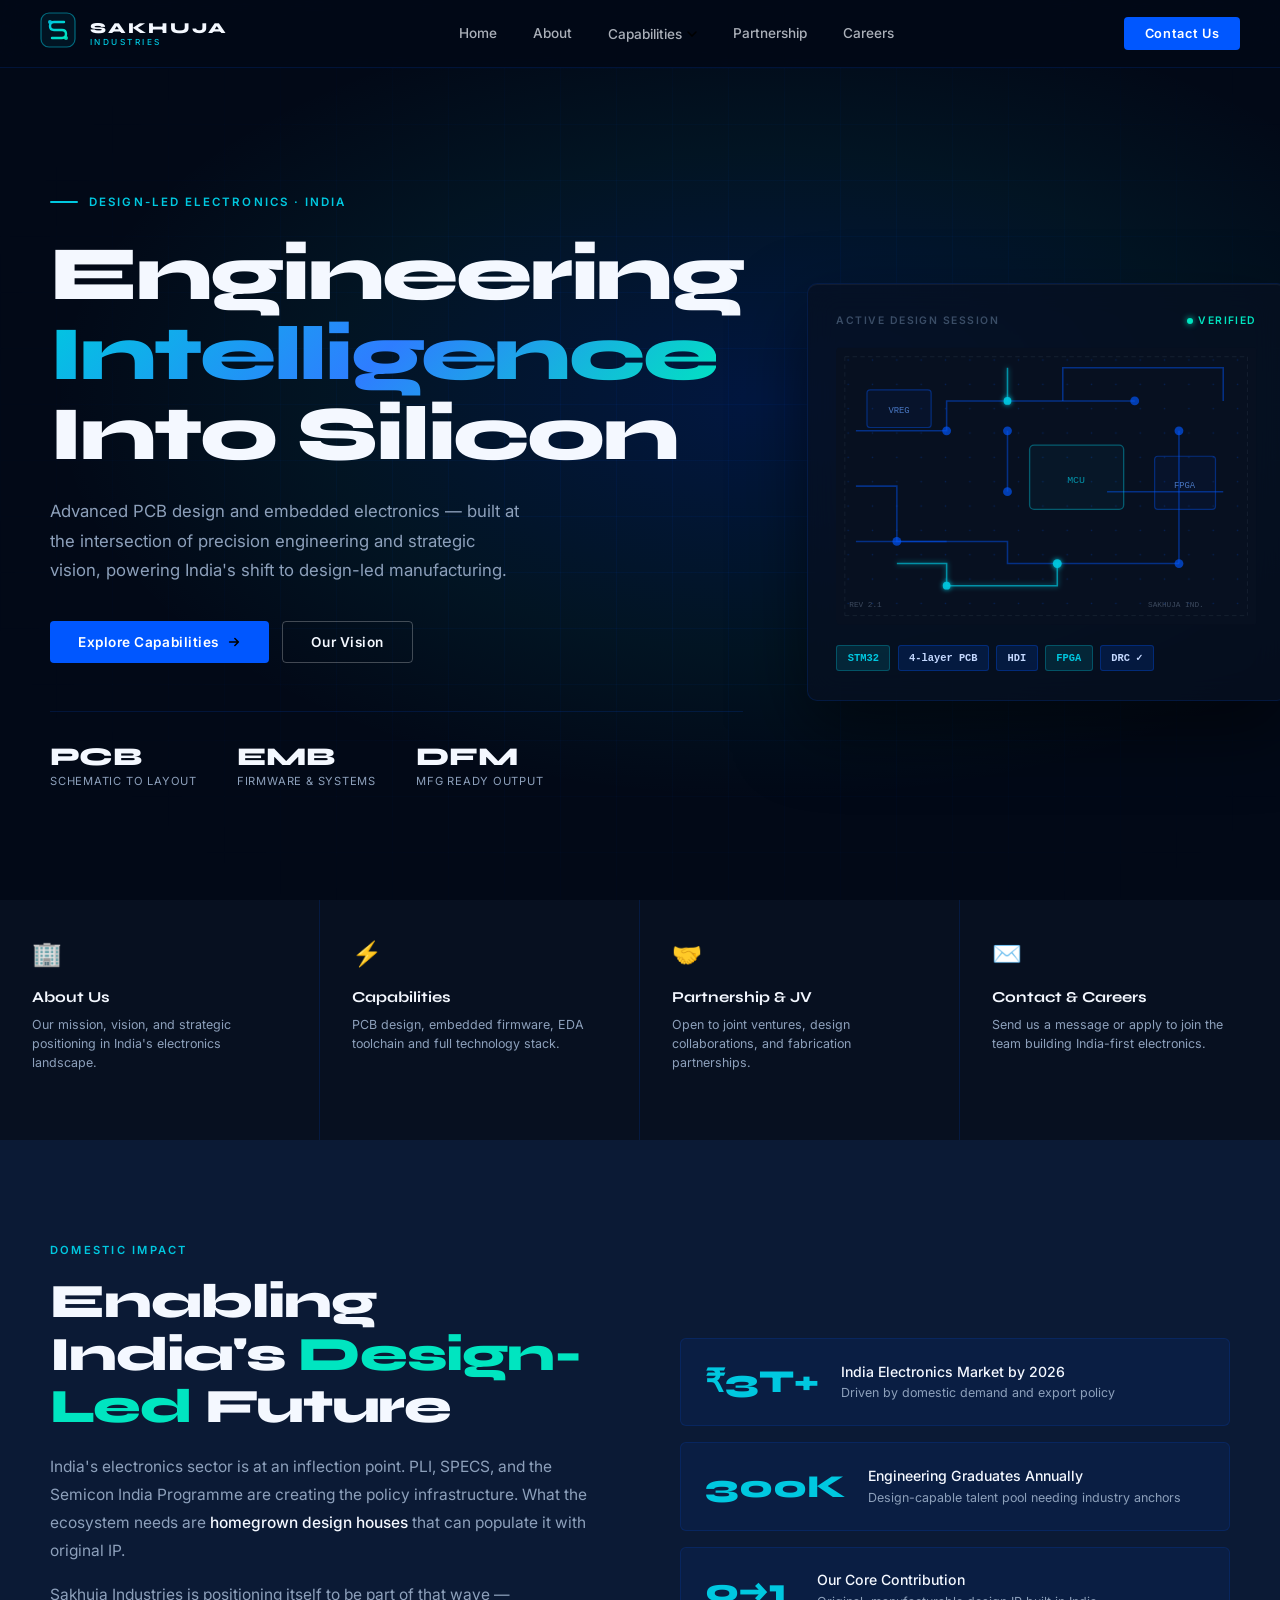
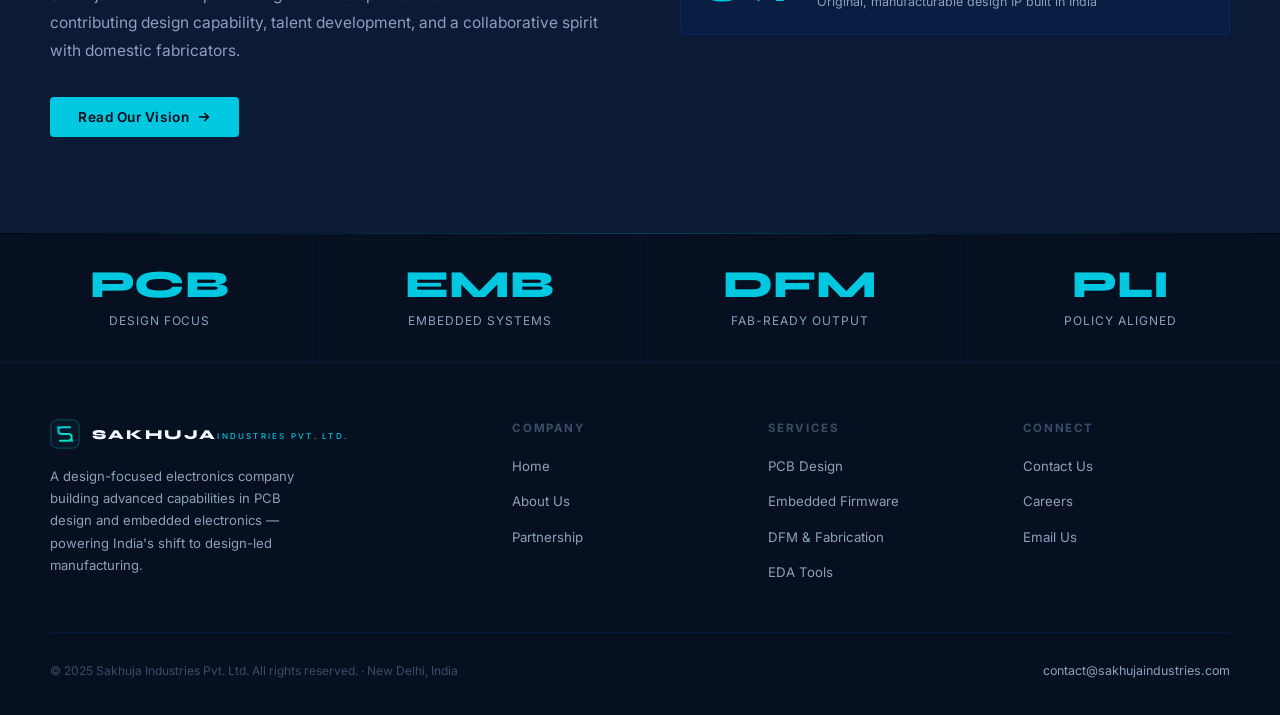
==== index.html @ 552c913e "Add files via upload" ====
<!DOCTYPE html>
<html lang="en">
<head>
<meta charset="UTF-8"/>
<meta name="viewport" content="width=device-width,initial-scale=1.0"/>
<title>Sakhuja Industries Pvt. Ltd.</title>
<link rel="preconnect" href="https://fonts.googleapis.com"/>
<link rel="preconnect" href="https://fonts.gstatic.com" crossorigin/>
<link href="https://fonts.googleapis.com/css2?family=Inter:wght@300;400;500;600;700&family=Syne:wght@700;800&display=swap" rel="stylesheet"/>
<style>
/* ═══════════════════════════════════════
   TOKENS
═══════════════════════════════════════ */
:root{
  --navy:    #020917;
  --navy-1:  #071020;
  --navy-2:  #0b1a35;
  --navy-3:  #122040;
  --blue:    #0057ff;
  --blue-lt: #2e7dff;
  --blue-xs: #c5d9ff;
  --cyan:    #00c8e0;
  --teal:    #00e5c0;
  --white:   #f4f8ff;
  --grey-1:  #8da0bb;
  --grey-2:  #3a4d66;
  --grey-3:  #1a2a40;
  --border:  rgba(0,87,255,.15);
  --border-b:rgba(0,200,224,.3);
  --glass:   rgba(7,16,32,.72);
  --ff-head: 'Syne',sans-serif;
  --ff-body: 'Inter',sans-serif;
  --nav-h:   68px;
  --ease:    cubic-bezier(.4,0,.2,1);
}

/* ═══════════════════════════════════════
   RESET
═══════════════════════════════════════ */
*,*::before,*::after{box-sizing:border-box;margin:0;padding:0}
html{scroll-behavior:smooth;font-size:16px}
body{font-family:var(--ff-body);background:var(--navy);color:var(--white);line-height:1.6;overflow-x:hidden;-webkit-font-smoothing:antialiased}
a{color:inherit;text-decoration:none}
button{font-family:var(--ff-body);cursor:pointer}
img{display:block;max-width:100%}
::-webkit-scrollbar{width:4px}
::-webkit-scrollbar-track{background:var(--navy-1)}
::-webkit-scrollbar-thumb{background:var(--blue);border-radius:4px}

/* Noise */
body::before{content:'';position:fixed;inset:0;z-index:0;pointer-events:none;
  background:url("data:image/svg+xml,%3Csvg viewBox='0 0 200 200' xmlns='http://www.w3.org/2000/svg'%3E%3Cfilter id='n'%3E%3CfeTurbulence type='fractalNoise' baseFrequency='.85' numOctaves='4' stitchTiles='stitch'/%3E%3C/filter%3E%3Crect width='100%25' height='100%25' filter='url(%23n)' opacity='.03'/%3E%3C/svg%3E") repeat;opacity:.7}

/* ═══════════════════════════════════════
   UTILITY
═══════════════════════════════════════ */
.container{max-width:1260px;margin:0 auto;padding:0 2.5rem}
.container--narrow{max-width:860px;margin:0 auto;padding:0 2.5rem}
.divider{height:1px;background:linear-gradient(90deg,transparent,var(--border-b),transparent);margin:0}
.eyebrow{display:inline-block;font-size:.7rem;font-weight:600;letter-spacing:.2em;text-transform:uppercase;color:var(--cyan);margin-bottom:1rem}
.chip{display:inline-flex;align-items:center;font-size:.68rem;font-weight:600;letter-spacing:.12em;text-transform:uppercase;padding:.28rem .75rem;border-radius:3px;background:rgba(0,200,224,.1);color:var(--cyan);border:1px solid rgba(0,200,224,.25)}
.section-pad{padding:7rem 0}
.section-pad--sm{padding:5rem 0}

/* ═══════════════════════════════════════
   BUTTONS
═══════════════════════════════════════ */
.btn{display:inline-flex;align-items:center;gap:.5rem;font-size:.85rem;font-weight:600;letter-spacing:.04em;padding:.75rem 1.75rem;border-radius:4px;border:none;transition:all .22s var(--ease);cursor:pointer}
.btn--primary{background:var(--blue);color:#fff}
.btn--primary:hover{background:var(--blue-lt);transform:translateY(-1px);box-shadow:0 8px 28px rgba(0,87,255,.35)}
.btn--outline{background:transparent;color:var(--white);border:1.5px solid rgba(255,255,255,.25)}
.btn--outline:hover{border-color:var(--cyan);color:var(--cyan);transform:translateY(-1px)}
.btn--cyan{background:var(--cyan);color:var(--navy)}
.btn--cyan:hover{background:var(--teal);transform:translateY(-1px);box-shadow:0 8px 28px rgba(0,200,224,.3)}
.btn--ghost{background:rgba(255,255,255,.06);color:var(--white);border:1px solid var(--border)}
.btn--ghost:hover{background:rgba(0,87,255,.15);border-color:var(--border-b)}
.btn svg{width:16px;height:16px;stroke:currentColor;fill:none;stroke-width:2;stroke-linecap:round;stroke-linejoin:round;transition:transform .2s}
.btn:hover svg{transform:translateX(3px)}

/* Arrow icon inline SVG */
.arrow-r{display:inline-block;width:14px;height:14px;background:url("data:image/svg+xml,%3Csvg xmlns='http://www.w3.org/2000/svg' viewBox='0 0 16 16'%3E%3Cpath d='M3 8h10M9 4l4 4-4 4' stroke='currentColor' stroke-width='1.8' fill='none' stroke-linecap='round' stroke-linejoin='round'/%3E%3C/svg%3E") no-repeat center;background-size:contain;transition:transform .2s}
.btn:hover .arrow-r{transform:translateX(3px)}

/* ═══════════════════════════════════════
   NAVIGATION — Siemens-style dual-row
═══════════════════════════════════════ */
#site-nav{position:fixed;top:0;left:0;right:0;z-index:200;transition:background .3s}
.nav-top{background:rgba(2,9,23,.92);backdrop-filter:blur(18px);border-bottom:1px solid var(--border);height:var(--nav-h);display:flex;align-items:center;justify-content:space-between;padding:0 2.5rem}
.nav-logo{display:flex;align-items:center;gap:.85rem;cursor:pointer;flex-shrink:0}
.nav-logo-mark svg{width:36px;height:36px}
.nav-logo-text{line-height:1}
.nav-logo-text .n-main{display:block;font-family:var(--ff-head);font-size:.95rem;font-weight:800;letter-spacing:.15em;text-transform:uppercase;color:var(--white)}
.nav-logo-text .n-sub{display:block;font-size:.52rem;font-weight:500;letter-spacing:.3em;text-transform:uppercase;color:var(--cyan);margin-top:.15rem}
.nav-primary{display:flex;align-items:center;gap:.25rem;list-style:none}
.nav-primary li a,.nav-primary li button{font-size:.85rem;font-weight:500;color:rgba(244,248,255,.7);background:none;border:none;padding:.55rem 1rem;border-radius:3px;cursor:pointer;transition:color .2s,background .2s;white-space:nowrap;display:flex;align-items:center;gap:.3rem}
.nav-primary li a:hover,.nav-primary li button:hover,.nav-primary li a.active,.nav-primary li button.active{color:var(--white);background:rgba(255,255,255,.07)}
.nav-primary li a.active{border-bottom:2px solid var(--cyan);border-radius:3px 3px 0 0}
.nav-caret{width:10px;height:10px;border:none;background:url("data:image/svg+xml,%3Csvg xmlns='http://www.w3.org/2000/svg' viewBox='0 0 10 6'%3E%3Cpath d='M1 1l4 4 4-4' stroke='currentColor' stroke-width='1.5' fill='none' stroke-linecap='round'/%3E%3C/svg%3E") no-repeat center;background-size:contain;display:inline-block;transition:transform .2s}
.nav-primary li button[aria-expanded=true] .nav-caret{transform:rotate(180deg)}
.nav-contact-btn{font-size:.8rem;font-weight:600;letter-spacing:.05em;background:var(--blue);color:#fff;padding:.55rem 1.3rem;border-radius:4px;border:none;cursor:pointer;transition:background .2s,transform .2s;white-space:nowrap;flex-shrink:0}
.nav-contact-btn:hover{background:var(--blue-lt);transform:translateY(-1px)}
.nav-right{display:flex;align-items:center;gap:1rem}
.nav-hamburger{display:none;flex-direction:column;gap:5px;background:none;border:none;cursor:pointer;padding:.3rem}
.nav-hamburger span{width:22px;height:2px;background:var(--white);border-radius:2px;transition:.3s;display:block}

/* Mega-dropdown */
.mega-menu{position:absolute;top:var(--nav-h);left:0;right:0;background:rgba(7,16,32,.98);backdrop-filter:blur(20px);border-bottom:1px solid var(--border-b);padding:2.5rem 2.5rem;display:none;grid-template-columns:repeat(4,1fr);gap:1.5rem;z-index:190}
.mega-menu.open{display:grid;animation:fadeDown .2s var(--ease)}
@keyframes fadeDown{from{opacity:0;transform:translateY(-8px)}to{opacity:1;transform:translateY(0)}}
.mega-item{padding:1.2rem;border-radius:6px;cursor:pointer;transition:background .2s;border:1px solid transparent}
.mega-item:hover{background:rgba(0,87,255,.1);border-color:var(--border)}
.mega-item-icon{font-size:1.4rem;margin-bottom:.6rem}
.mega-item-title{font-size:.88rem;font-weight:600;color:var(--white);margin-bottom:.3rem}
.mega-item-desc{font-size:.76rem;color:var(--grey-1);line-height:1.5}

/* Mobile nav drawer */
.mobile-nav{display:none;position:fixed;top:var(--nav-h);left:0;right:0;bottom:0;background:rgba(2,9,23,.98);z-index:199;overflow-y:auto;padding:1.5rem 2rem 3rem;flex-direction:column;gap:.5rem}
.mobile-nav.open{display:flex}
.mobile-nav a,.mobile-nav button{font-size:1rem;font-weight:500;color:var(--grey-1);background:none;border:none;padding:.9rem 0;border-bottom:1px solid var(--border);cursor:pointer;text-align:left;width:100%;transition:color .2s}
.mobile-nav a:hover,.mobile-nav button:hover,.mobile-nav a.active{color:var(--white)}
.mobile-nav .m-contact{margin-top:1.5rem;background:var(--blue);color:#fff;padding:.9rem;border-radius:4px;text-align:center;font-weight:600;border:none;font-size:.95rem;width:100%}

/* ═══════════════════════════════════════
   PAGE SYSTEM
═══════════════════════════════════════ */
.page{display:none;min-height:100vh;padding-top:var(--nav-h);position:relative;z-index:1}
.page.active{display:block;animation:pgIn .35s var(--ease)}
@keyframes pgIn{from{opacity:0;transform:translateY(12px)}to{opacity:1;transform:translateY(0)}}

/* ─── Fade-up ─── */
.fu{opacity:0;transform:translateY(24px);transition:opacity .6s var(--ease),transform .6s var(--ease)}
.fu.in{opacity:1;transform:none}
.fu[data-d="1"]{transition-delay:.1s}
.fu[data-d="2"]{transition-delay:.2s}
.fu[data-d="3"]{transition-delay:.3s}
.fu[data-d="4"]{transition-delay:.4s}

/* ═══════════════════════════════════════
   SHARED: PAGE HERO BANNER
═══════════════════════════════════════ */
.page-banner{position:relative;padding:5.5rem 0 4rem;overflow:hidden;background:var(--navy-1)}
.page-banner::after{content:'';position:absolute;inset:0;background:linear-gradient(135deg,rgba(0,87,255,.12) 0%,transparent 60%);pointer-events:none}
.page-banner .grid-overlay{position:absolute;inset:0;background-image:linear-gradient(rgba(0,87,255,.05) 1px,transparent 1px),linear-gradient(90deg,rgba(0,87,255,.05) 1px,transparent 1px);background-size:50px 50px;pointer-events:none}
.page-banner-inner{position:relative;z-index:1}
.page-banner h1{font-family:var(--ff-head);font-size:clamp(2.4rem,5vw,4rem);font-weight:800;line-height:1.08;letter-spacing:-.025em;margin-bottom:1.2rem}
.page-banner h1 em{font-style:normal;color:var(--cyan)}
.page-banner p{font-size:1.05rem;color:var(--grey-1);max-width:560px;line-height:1.75}
.breadcrumb{display:flex;align-items:center;gap:.5rem;margin-bottom:1.5rem;font-size:.75rem;color:var(--grey-2)}
.breadcrumb span{cursor:pointer;transition:color .2s}
.breadcrumb span:hover{color:var(--cyan)}
.breadcrumb .sep{color:var(--grey-2)}

/* ═══════════════════════════════════════
   SHARED: SECTION HEADER
═══════════════════════════════════════ */
.s-header{margin-bottom:3.5rem}
.s-header h2{font-family:var(--ff-head);font-size:clamp(1.8rem,3.5vw,2.6rem);font-weight:800;line-height:1.1;letter-spacing:-.02em;margin-top:.6rem}
.s-header p{margin-top:.8rem;font-size:.97rem;color:var(--grey-1);max-width:560px;line-height:1.75}

/* ═══════════════════════════════════════
   SHARED: CARDS
═══════════════════════════════════════ */
.card{background:var(--glass);border:1px solid var(--border);border-radius:8px;padding:2rem;backdrop-filter:blur(10px);transition:border-color .25s,transform .25s,box-shadow .25s}
.card:hover{border-color:var(--border-b);transform:translateY(-3px);box-shadow:0 12px 40px rgba(0,0,0,.35)}
.card-icon{font-size:1.6rem;margin-bottom:1rem}
.card h3{font-family:var(--ff-head);font-size:1rem;font-weight:700;margin-bottom:.5rem;color:var(--white)}
.card p{font-size:.83rem;color:var(--grey-1);line-height:1.65}
.card-line{height:2px;background:linear-gradient(90deg,var(--blue),var(--cyan));border-radius:2px;margin-bottom:1.4rem;width:32px}

/* ═══════════════════════════════════════
   SHARED: STAT BLOCK
═══════════════════════════════════════ */
.stat-grid{display:grid;grid-template-columns:repeat(4,1fr);gap:1px;background:var(--border)}
.stat-box{background:var(--navy-1);padding:2rem 1.5rem;text-align:center}
.stat-box .s-val{font-family:var(--ff-head);font-size:2.4rem;font-weight:800;color:var(--cyan);line-height:1;display:block}
.stat-box .s-lab{font-size:.75rem;color:var(--grey-1);letter-spacing:.08em;text-transform:uppercase;margin-top:.4rem;display:block}

/* ═══════════════════════════════════════
   FORMS
═══════════════════════════════════════ */
.form-wrap{background:var(--glass);border:1px solid var(--border);border-radius:8px;padding:2.5rem;backdrop-filter:blur(12px)}
.form-wrap h3{font-family:var(--ff-head);font-size:1.15rem;font-weight:700;margin-bottom:.3rem}
.form-wrap .form-sub{font-size:.85rem;color:var(--grey-1);margin-bottom:1.8rem}
.form-row{display:grid;grid-template-columns:1fr 1fr;gap:1rem;margin-bottom:1rem}
.form-row.full{grid-template-columns:1fr}
.fgrp{display:flex;flex-direction:column;gap:.4rem;margin-bottom:1rem}
.fgrp label{font-size:.72rem;font-weight:600;letter-spacing:.1em;text-transform:uppercase;color:var(--grey-1)}
.fgrp input,.fgrp textarea,.fgrp select{background:rgba(11,26,53,.8);border:1px solid var(--border);border-radius:5px;padding:.7rem 1rem;color:var(--white);font-family:var(--ff-body);font-size:.9rem;outline:none;transition:border-color .2s,box-shadow .2s;width:100%;-webkit-appearance:none}
.fgrp input::placeholder,.fgrp textarea::placeholder{color:var(--grey-2)}
.fgrp input:focus,.fgrp textarea:focus,.fgrp select:focus{border-color:var(--cyan);box-shadow:0 0 0 3px rgba(0,200,224,.1)}
.fgrp textarea{resize:vertical;min-height:120px}
.fgrp select{background-image:url("data:image/svg+xml,%3Csvg xmlns='http://www.w3.org/2000/svg' width='12' height='8'%3E%3Cpath d='M1 1l5 5 5-5' stroke='%238da0bb' stroke-width='1.5' fill='none' stroke-linecap='round'/%3E%3C/svg%3E");background-repeat:no-repeat;background-position:right .9rem center;padding-right:2.2rem;cursor:pointer}
.fgrp select option{background:var(--navy-2)}
.form-success{display:none;align-items:center;gap:.6rem;padding:.85rem 1.1rem;border-radius:5px;background:rgba(0,229,192,.08);border:1px solid rgba(0,229,192,.25);color:var(--teal);font-size:.85rem;margin-top:.5rem}
.form-success.show{display:flex}
/* File upload */
.file-zone{border:1.5px dashed var(--border-b);border-radius:6px;padding:1.6rem;text-align:center;cursor:pointer;position:relative;transition:background .2s,border-color .2s}
.file-zone:hover,.file-zone.loaded{background:rgba(0,200,224,.04);border-color:var(--teal)}
.file-zone input{position:absolute;inset:0;opacity:0;cursor:pointer;width:100%;height:100%}
.file-zone .fz-icon{font-size:1.5rem;margin-bottom:.4rem}
.file-zone .fz-lbl{font-size:.85rem;color:var(--grey-1)}.file-zone .fz-lbl span{color:var(--cyan)}
.file-zone .fz-fmt{font-size:.7rem;color:var(--grey-2);margin-top:.3rem}
.fz-name{font-size:.8rem;color:var(--teal);margin-top:.5rem;display:none;align-items:center;gap:.35rem}
.fz-name.show{display:flex;justify-content:center}

/* ═══════════════════════════════════════
   FOOTER
═══════════════════════════════════════ */
.site-footer{background:var(--navy-1);border-top:1px solid var(--border);padding:3.5rem 0 2rem}
.footer-grid{display:grid;grid-template-columns:2fr 1fr 1fr 1fr;gap:3rem;margin-bottom:3rem}
.footer-brand .fb-logo{display:flex;align-items:center;gap:.75rem;margin-bottom:1rem}
.footer-brand .fb-logo svg{width:30px;height:30px}
.footer-brand .fb-logo .n-main{font-family:var(--ff-head);font-size:.85rem;font-weight:800;letter-spacing:.15em;text-transform:uppercase}
.footer-brand .fb-logo .n-sub{font-size:.5rem;font-weight:500;letter-spacing:.28em;text-transform:uppercase;color:var(--cyan)}
.footer-brand p{font-size:.82rem;color:var(--grey-1);line-height:1.7;max-width:260px}
.footer-col h4{font-size:.72rem;font-weight:700;letter-spacing:.14em;text-transform:uppercase;color:var(--grey-2);margin-bottom:1rem}
.footer-col ul{list-style:none;display:flex;flex-direction:column;gap:.6rem}
.footer-col ul li button,.footer-col ul li a{font-size:.83rem;color:var(--grey-1);background:none;border:none;cursor:pointer;padding:0;text-align:left;transition:color .2s}
.footer-col ul li button:hover,.footer-col ul li a:hover{color:var(--cyan)}
.footer-bottom{display:flex;align-items:center;justify-content:space-between;padding-top:1.5rem;border-top:1px solid var(--border);flex-wrap:wrap;gap:1rem}
.footer-bottom p{font-size:.75rem;color:var(--grey-2)}
.footer-bottom .fb-email a{font-size:.78rem;color:var(--grey-1);transition:color .2s}
.footer-bottom .fb-email a:hover{color:var(--cyan)}

/* ═══════════════════════════════════════
   PAGE: HOME
═══════════════════════════════════════ */
/* Hero */
.home-hero{min-height:calc(100vh - var(--nav-h));display:flex;align-items:center;position:relative;overflow:hidden;background:var(--navy)}
.home-hero::before{content:'';position:absolute;inset:0;background:radial-gradient(ellipse 70% 60% at 60% 40%,rgba(0,87,255,.18) 0%,rgba(0,200,224,.06) 50%,transparent 80%);pointer-events:none}
.home-hero .grid-bg{position:absolute;inset:0;background-image:linear-gradient(rgba(0,87,255,.06) 1px,transparent 1px),linear-gradient(90deg,rgba(0,87,255,.06) 1px,transparent 1px);background-size:56px 56px;mask-image:radial-gradient(ellipse 80% 90% at 55% 45%,black 20%,transparent 75%);pointer-events:none}
.hero-inner{position:relative;z-index:1;display:grid;grid-template-columns:1fr 480px;gap:4rem;align-items:center;padding:5rem 0 4rem}
.hero-pre{display:flex;align-items:center;gap:.7rem;margin-bottom:1.5rem}
.hero-pre-line{width:28px;height:2px;background:var(--cyan);border-radius:2px}
.hero-pre-text{font-size:.72rem;font-weight:600;letter-spacing:.18em;text-transform:uppercase;color:var(--cyan)}
.hero-h1{font-family:var(--ff-head);font-size:clamp(3rem,6vw,5.4rem);font-weight:800;line-height:1.04;letter-spacing:-.03em;margin-bottom:1.4rem}
.hero-h1 .accent{background:linear-gradient(135deg,var(--cyan) 0%,var(--blue-lt) 50%,var(--teal) 100%);-webkit-background-clip:text;-webkit-text-fill-color:transparent;background-clip:text}
.hero-sub{font-size:1.05rem;color:var(--grey-1);line-height:1.75;max-width:480px;margin-bottom:2.2rem}
.hero-actions{display:flex;gap:.85rem;flex-wrap:wrap;margin-bottom:3rem}
.hero-stats{display:flex;gap:2.5rem;padding-top:2rem;border-top:1px solid var(--border)}
.hero-stat .hs-val{font-family:var(--ff-head);font-size:1.6rem;font-weight:800;color:var(--white);line-height:1}
.hero-stat .hs-lab{font-size:.7rem;color:var(--grey-1);letter-spacing:.07em;text-transform:uppercase;margin-top:.25rem}

/* PCB Card */
.pcb-card{background:var(--glass);border:1px solid var(--border);border-radius:10px;padding:1.8rem;backdrop-filter:blur(14px);box-shadow:0 30px 70px rgba(0,0,0,.5),inset 0 1px 0 rgba(255,255,255,.05);animation:levitate 7s ease-in-out infinite}
@keyframes levitate{0%,100%{transform:translateY(0) rotate(-.5deg)}50%{transform:translateY(-14px) rotate(.5deg)}}
.pcb-card-top{font-size:.65rem;font-weight:600;letter-spacing:.14em;text-transform:uppercase;color:var(--grey-2);display:flex;justify-content:space-between;margin-bottom:1rem}
.pcb-card-top .live{color:var(--teal);display:flex;align-items:center;gap:.35rem}
.pcb-card-top .live::before{content:'';width:6px;height:6px;border-radius:50%;background:var(--teal);box-shadow:0 0 6px var(--teal);animation:blink 2s ease-in-out infinite}
@keyframes blink{0%,100%{opacity:1}50%{opacity:.25}}
.pcb-canvas{width:100%;aspect-ratio:1.5;border-radius:6px;overflow:hidden}
.pcb-canvas svg{width:100%;height:100%}
.pcb-chips{display:flex;flex-wrap:wrap;gap:.45rem;margin-top:1.2rem}
.pcb-chip{font-size:.65rem;font-weight:600;font-family:monospace;padding:.22rem .65rem;border-radius:3px;background:rgba(0,87,255,.15);color:var(--blue-xs);border:1px solid rgba(0,87,255,.3)}
.pcb-chip.hi{background:rgba(0,200,224,.12);color:var(--cyan);border-color:rgba(0,200,224,.28)}

/* Home — section strips */
.home-strip{background:var(--navy-1);padding:0}
.strip-grid{display:grid;grid-template-columns:repeat(4,1fr);gap:0}
.strip-item{padding:2.2rem 2rem;border-right:1px solid var(--border);cursor:pointer;transition:background .22s;position:relative;overflow:hidden}
.strip-item:last-child{border-right:none}
.strip-item::after{content:'';position:absolute;bottom:0;left:0;right:0;height:2px;background:var(--blue);transform:scaleX(0);transform-origin:left;transition:transform .3s var(--ease)}
.strip-item:hover{background:rgba(0,87,255,.06)}
.strip-item:hover::after{transform:scaleX(1)}
.strip-icon{font-size:1.5rem;margin-bottom:.7rem}
.strip-title{font-family:var(--ff-head);font-size:.95rem;font-weight:700;color:var(--white);margin-bottom:.35rem}
.strip-desc{font-size:.78rem;color:var(--grey-1);line-height:1.55}
.strip-link{font-size:.75rem;font-weight:600;color:var(--cyan);margin-top:.8rem;display:flex;align-items:center;gap:.3rem;opacity:0;transform:translateX(-6px);transition:opacity .2s,transform .2s}
.strip-item:hover .strip-link{opacity:1;transform:translateX(0)}

/* Home — India section */
.india-section{background:var(--navy-2);padding:6rem 0}
.india-inner{display:grid;grid-template-columns:1fr 1fr;gap:5rem;align-items:center}
.india-nums{display:flex;flex-direction:column;gap:1rem}
.india-num-row{display:flex;align-items:center;gap:1.4rem;padding:1.1rem 1.5rem;background:rgba(0,87,255,.07);border:1px solid var(--border);border-radius:6px;transition:border-color .2s}
.india-num-row:hover{border-color:var(--border-b)}
.india-num-row .nval{font-family:var(--ff-head);font-size:2rem;font-weight:800;color:var(--cyan);min-width:90px}
.india-num-row .nlbl strong{display:block;color:var(--white);font-size:.88rem;font-weight:500}
.india-num-row .nlbl{font-size:.78rem;color:var(--grey-1)}

/* ═══════════════════════════════════════
   PAGE: ABOUT
═══════════════════════════════════════ */
.about-grid{display:grid;grid-template-columns:1fr 1fr;gap:4rem;align-items:start;padding:5rem 0}
.about-body p{font-size:.96rem;color:var(--grey-1);line-height:1.85;margin-bottom:1.1rem}
.about-body p strong{color:var(--white);font-weight:500}
.pillar-list{display:flex;flex-direction:column;gap:.85rem;margin-top:2rem}
.pillar{display:flex;gap:1rem;align-items:flex-start;padding:1.1rem 1.3rem;background:rgba(255,255,255,.02);border:1px solid var(--border);border-radius:6px;transition:border-color .22s,background .22s}
.pillar:hover{border-color:var(--border-b);background:rgba(0,200,224,.03)}
.pillar-ico{width:38px;height:38px;border-radius:7px;background:rgba(0,200,224,.1);border:1px solid rgba(0,200,224,.2);display:flex;align-items:center;justify-content:center;font-size:.95rem;flex-shrink:0}
.pillar-txt h4{font-family:var(--ff-head);font-size:.85rem;font-weight:700;color:var(--white);margin-bottom:.2rem}
.pillar-txt p{font-size:.78rem;color:var(--grey-1);line-height:1.5;margin:0}
.about-right{display:flex;flex-direction:column;gap:1.4rem}
.mission-box{padding:2rem;background:linear-gradient(135deg,rgba(0,87,255,.1),rgba(0,200,224,.07));border:1px solid var(--border-b);border-radius:8px}
.mission-box h4{font-size:.72rem;font-weight:700;letter-spacing:.14em;text-transform:uppercase;color:var(--cyan);margin-bottom:.8rem}
.mission-box p{font-size:.88rem;color:var(--grey-1);line-height:1.75}
.kpi-grid{display:grid;grid-template-columns:1fr 1fr;gap:.9rem}
.kpi{background:var(--glass);border:1px solid var(--border);border-radius:6px;padding:1.3rem;transition:border-color .2s}
.kpi:hover{border-color:var(--border-b)}
.kpi-lbl{font-size:.67rem;letter-spacing:.12em;text-transform:uppercase;color:var(--grey-2);font-weight:500;margin-bottom:.4rem}
.kpi-val{font-family:var(--ff-head);font-size:1.5rem;font-weight:800;color:var(--white);line-height:1}
.kpi-val span{font-size:.8rem;color:var(--cyan);margin-left:.25rem}
.kpi-desc{font-size:.74rem;color:var(--grey-1);margin-top:.35rem}

/* ═══════════════════════════════════════
   PAGE: CAPABILITIES
═══════════════════════════════════════ */
.caps-grid{display:grid;grid-template-columns:repeat(3,1fr);gap:1.4rem;margin-bottom:5rem}
.eda-wrap{padding:5rem 0 6rem;border-top:1px solid var(--border)}
.eda-head{margin-bottom:2.5rem}
.eda-head h3{font-family:var(--ff-head);font-size:1.5rem;font-weight:800;margin-bottom:.5rem}
.eda-head p{font-size:.88rem;color:var(--grey-1)}
.eda-grid{display:grid;grid-template-columns:repeat(4,1fr);gap:1rem}
.eda-cell{background:rgba(7,16,32,.9);border:1px solid var(--border);border-radius:6px;padding:1.3rem;transition:border-color .2s,background .2s;cursor:default}
.eda-cell:hover{border-color:var(--blue);background:rgba(0,87,255,.07)}
.eda-name{font-family:var(--ff-head);font-size:.88rem;font-weight:700;color:var(--white);margin-bottom:.25rem}
.eda-type{font-size:.7rem;color:var(--grey-2);letter-spacing:.07em;text-transform:uppercase;margin-bottom:.6rem}
.badge{font-size:.62rem;font-weight:700;letter-spacing:.1em;text-transform:uppercase;padding:.18rem .55rem;border-radius:3px;display:inline-block}
.badge-on  {background:rgba(0,229,192,.12);color:var(--teal);border:1px solid rgba(0,229,192,.2)}
.badge-exp {background:rgba(0,200,224,.1) ;color:var(--cyan);border:1px solid rgba(0,200,224,.2)}
.badge-plan{background:rgba(141,160,187,.08);color:var(--grey-1);border:1px solid rgba(141,160,187,.15)}

/* ═══════════════════════════════════════
   PAGE: PARTNERSHIP
═══════════════════════════════════════ */
.partner-layout{display:grid;grid-template-columns:1fr 1fr;gap:5rem;align-items:start;padding:5rem 0 6rem}
.partner-left p{font-size:.96rem;color:var(--grey-1);line-height:1.85;margin-bottom:1rem}
.partner-left p strong{color:var(--white);font-weight:500}
.open-pill{display:inline-flex;align-items:center;gap:.45rem;margin-top:1.5rem;padding:.5rem 1.1rem;border-radius:99px;background:rgba(0,87,255,.1);border:1px solid rgba(0,87,255,.3);font-size:.72rem;font-weight:600;letter-spacing:.1em;text-transform:uppercase;color:var(--blue-lt)}
.open-pill .dot{width:7px;height:7px;border-radius:50%;background:var(--cyan);box-shadow:0 0 8px var(--cyan);animation:blink 2s ease-in-out infinite}
.partner-btns{display:flex;gap:.85rem;flex-wrap:wrap;margin-top:1.8rem}
.jv-list{display:flex;flex-direction:column;gap:1rem}
.jv-item{display:flex;gap:1.2rem;padding:1.4rem 1.6rem;background:var(--glass);border:1px solid var(--border);border-radius:7px;backdrop-filter:blur(8px);transition:border-color .25s,transform .25s;position:relative;overflow:hidden}
.jv-item::before{content:'';position:absolute;left:0;top:0;bottom:0;width:3px;background:linear-gradient(180deg,var(--blue),var(--cyan));opacity:0;transition:opacity .25s}
.jv-item:hover{border-color:rgba(0,87,255,.4);transform:translateX(5px)}
.jv-item:hover::before{opacity:1}
.jv-ico{width:42px;height:42px;border-radius:8px;background:rgba(0,87,255,.12);border:1px solid rgba(0,87,255,.2);display:flex;align-items:center;justify-content:center;font-size:1.1rem;flex-shrink:0}
.jv-body h4{font-family:var(--ff-head);font-size:.9rem;font-weight:700;color:var(--white);margin-bottom:.3rem}
.jv-body p{font-size:.8rem;color:var(--grey-1);line-height:1.55}

/* ═══════════════════════════════════════
   PAGE: CONTACT + CAREERS
═══════════════════════════════════════ */
.tab-bar{display:flex;gap:0;border:1px solid var(--border);border-radius:5px;overflow:hidden;width:fit-content;margin-bottom:3rem;flex-shrink:0}
.tab-btn{font-size:.82rem;font-weight:600;letter-spacing:.08em;text-transform:uppercase;padding:.65rem 1.8rem;cursor:pointer;background:transparent;color:var(--grey-1);border:none;transition:background .2s,color .2s}
.tab-btn.active{background:var(--blue);color:#fff}
.tab-pane{display:none}
.tab-pane.active{display:grid;animation:pgIn .3s var(--ease)}

/* Contact layout */
.contact-layout{grid-template-columns:1fr 1.45fr;gap:4.5rem;align-items:start}
.contact-info-col h2{font-family:var(--ff-head);font-size:clamp(1.7rem,3vw,2.3rem);font-weight:800;line-height:1.1;letter-spacing:-.02em;margin:.6rem 0 1rem}
.contact-info-col h2 span{color:var(--cyan)}
.contact-info-col p{font-size:.95rem;color:var(--grey-1);line-height:1.8;margin-bottom:1.5rem}
.contact-detail{display:flex;align-items:center;gap:.9rem;padding:.85rem 1.1rem;background:rgba(255,255,255,.02);border:1px solid var(--border);border-radius:6px;margin-bottom:.7rem;font-size:.84rem;color:var(--grey-1);transition:border-color .22s}
.contact-detail:hover{border-color:var(--border-b)}
.contact-detail .cd-i{font-size:1rem;flex-shrink:0}
.contact-detail a{color:var(--grey-1)}
.contact-detail a:hover{color:var(--cyan)}

/* Careers layout */
.careers-layout{grid-template-columns:1fr 1.45fr;gap:4.5rem;align-items:start}
.careers-info-col h2{font-family:var(--ff-head);font-size:clamp(1.7rem,3vw,2.3rem);font-weight:800;line-height:1.1;letter-spacing:-.02em;margin:.6rem 0 1rem}
.careers-info-col h2 span{color:var(--teal)}
.careers-info-col p{font-size:.95rem;color:var(--grey-1);line-height:1.8;margin-bottom:.9rem}
.role-list{display:flex;flex-direction:column;gap:.65rem;margin-top:1rem}
.role-row{display:flex;align-items:center;justify-content:space-between;padding:.75rem 1.1rem;background:rgba(255,255,255,.02);border:1px solid var(--border);border-radius:6px;font-size:.83rem;transition:border-color .2s}
.role-row:hover{border-color:var(--border-b)}
.role-row .rn{color:var(--white);font-weight:500}
.role-tag{font-size:.65rem;font-weight:700;letter-spacing:.1em;text-transform:uppercase;padding:.2rem .6rem;border-radius:3px;background:rgba(0,229,192,.1);color:var(--teal);border:1px solid rgba(0,229,192,.2)}

/* ═══════════════════════════════════════
   RESPONSIVE
═══════════════════════════════════════ */
@media(max-width:1024px){
  .hero-inner{grid-template-columns:1fr;gap:3rem}
  .pcb-card{max-width:440px;margin:0 auto}
  .about-grid{grid-template-columns:1fr;gap:3rem}
  .india-inner{grid-template-columns:1fr;gap:3rem}
  .partner-layout{grid-template-columns:1fr;gap:3rem}
  .footer-grid{grid-template-columns:1fr 1fr;gap:2rem}
  .caps-grid{grid-template-columns:1fr 1fr}
  .eda-grid{grid-template-columns:repeat(2,1fr)}
  .contact-layout,.careers-layout{grid-template-columns:1fr}
}
@media(max-width:768px){
  .nav-primary,.nav-contact-btn{display:none}
  .nav-hamburger{display:flex}
  .hero-h1{font-size:2.6rem}
  .strip-grid{grid-template-columns:1fr 1fr}
  .stat-grid{grid-template-columns:1fr 1fr}
  .kpi-grid{grid-template-columns:1fr}
  .footer-grid{grid-template-columns:1fr}
  .hero-stats{gap:1.5rem;flex-wrap:wrap}
  .section-pad{padding:4.5rem 0}
}
@media(max-width:540px){
  .caps-grid{grid-template-columns:1fr}
  .eda-grid{grid-template-columns:1fr}
  .strip-grid{grid-template-columns:1fr}
  .container,.container--narrow{padding:0 1.2rem}
  .form-row{grid-template-columns:1fr}
  .hero-actions{flex-direction:column;align-items:flex-start}
}
</style>
</head>
<body>

<!-- ════════════════════════════════════
     NAV
════════════════════════════════════ -->
<nav id="site-nav">
  <div class="nav-top container" style="max-width:100%;padding:0 2.5rem">
    <div class="nav-logo" onclick="go('home')">
      <div class="nav-logo-mark">
        <svg viewBox="0 0 36 36" fill="none" xmlns="http://www.w3.org/2000/svg">
          <rect x="1" y="1" width="34" height="34" rx="8" stroke="rgba(0,200,224,.5)" stroke-width="1.2" fill="rgba(0,200,224,.06)"/>
          <path d="M24 10H14Q10 10 10 14Q10 18 14 18H22Q26 18 26 22Q26 26 22 26H12" stroke="url(#lg)" stroke-width="2.4" stroke-linecap="round" fill="none"/>
          <circle cx="10" cy="10" r="2" fill="#00c8e0" opacity=".9"/>
          <circle cx="26" cy="26" r="2" fill="#00e5c0" opacity=".9"/>
          <defs><linearGradient id="lg" x1="10" y1="10" x2="26" y2="26" gradientUnits="userSpaceOnUse"><stop offset="0%" stop-color="#00c8e0"/><stop offset="100%" stop-color="#00e5c0"/></linearGradient></defs>
        </svg>
      </div>
      <div class="nav-logo-text">
        <span class="n-main">Sakhuja</span>
        <span class="n-sub">Industries</span>
      </div>
    </div>

    <ul class="nav-primary" id="nav-primary">
      <li><a onclick="go('home')" data-p="home">Home</a></li>
      <li><a onclick="go('about')" data-p="about">About</a></li>
      <li>
        <button onclick="toggleMega('mega-cap')" id="btn-cap" aria-expanded="false">Capabilities <span class="nav-caret"></span></button>
      </li>
      <li><a onclick="go('partnership')" data-p="partnership">Partnership</a></li>
      <li><a onclick="go('careers')" data-p="careers">Careers</a></li>
    </ul>

    <div class="nav-right">
      <button class="nav-contact-btn" onclick="go('contact')">Contact Us</button>
      <button class="nav-hamburger" id="ham-btn" aria-label="Menu">
        <span></span><span></span><span></span>
      </button>
    </div>
  </div>

  <!-- Capabilities mega menu -->
  <div class="mega-menu" id="mega-cap">
    <div class="mega-item" onclick="go('capabilities');closeMega()">
      <div class="mega-item-icon">🔲</div>
      <div class="mega-item-title">PCB Design & Layout</div>
      <div class="mega-item-desc">Multi-layer boards, HDI, impedance-controlled routing from concept to Gerber.</div>
    </div>
    <div class="mega-item" onclick="go('capabilities');closeMega()">
      <div class="mega-item-icon">💾</div>
      <div class="mega-item-title">Embedded Firmware</div>
      <div class="mega-item-desc">ARM Cortex-M, ESP32, RISC-V firmware with full protocol stack support.</div>
    </div>
    <div class="mega-item" onclick="go('capabilities');closeMega()">
      <div class="mega-item-icon">🛡️</div>
      <div class="mega-item-title">Signal & Power Integrity</div>
      <div class="mega-item-desc">Pre/post-layout simulation, EMI compliance, PDN analysis.</div>
    </div>
    <div class="mega-item" onclick="go('capabilities');closeMega()">
      <div class="mega-item-icon">🏭</div>
      <div class="mega-item-title">DFM & Fabrication</div>
      <div class="mega-item-desc">Production-ready output packages tuned to Indian and global fab houses.</div>
    </div>
  </div>
</nav>

<!-- Mobile nav drawer -->
<div class="mobile-nav" id="mobile-nav">
  <a onclick="go('home');closeMobile()" data-p="home">Home</a>
  <a onclick="go('about');closeMobile()" data-p="about">About</a>
  <a onclick="go('capabilities');closeMobile()" data-p="capabilities">Capabilities</a>
  <a onclick="go('partnership');closeMobile()" data-p="partnership">Partnership</a>
  <a onclick="go('careers');closeMobile()" data-p="careers">Careers</a>
  <button class="m-contact" onclick="go('contact');closeMobile()">Contact Us</button>
</div>

<!-- ════════════════════════════════════
     PAGE: HOME
════════════════════════════════════ -->
<div class="page active" id="pg-home">
  <!-- Hero -->
  <section class="home-hero">
    <div class="grid-bg"></div>
    <div class="container">
      <div class="hero-inner">
        <div class="hero-text fu">
          <div class="hero-pre"><div class="hero-pre-line"></div><span class="hero-pre-text">Design-Led Electronics · India</span></div>
          <h1 class="hero-h1">Engineering<br/><span class="accent">Intelligence</span><br/>Into Silicon</h1>
          <p class="hero-sub">Advanced PCB design and embedded electronics — built at the intersection of precision engineering and strategic vision, powering India's shift to design-led manufacturing.</p>
          <div class="hero-actions">
            <button class="btn btn--primary" onclick="go('capabilities')">Explore Capabilities <span class="arrow-r"></span></button>
            <button class="btn btn--outline" onclick="go('about')">Our Vision</button>
          </div>
          <div class="hero-stats">
            <div class="hero-stat"><div class="hs-val">PCB</div><div class="hs-lab">Schematic to Layout</div></div>
            <div class="hero-stat"><div class="hs-val">EMB</div><div class="hs-lab">Firmware & Systems</div></div>
            <div class="hero-stat"><div class="hs-val">DFM</div><div class="hs-lab">Mfg Ready Output</div></div>
          </div>
        </div>
        <div class="fu" data-d="2">
          <div class="pcb-card">
            <div class="pcb-card-top">
              <span>Active Design Session</span>
              <span class="live">Verified</span>
            </div>
            <div class="pcb-canvas">
              <svg viewBox="0 0 380 250" xmlns="http://www.w3.org/2000/svg">
                <defs>
                  <pattern id="pg" width="22" height="22" patternUnits="userSpaceOnUse"><circle cx="11" cy="11" r=".7" fill="rgba(0,87,255,.25)"/></pattern>
                  <filter id="glo"><feGaussianBlur stdDeviation="2.2" result="b"/><feMerge><feMergeNode in="b"/><feMergeNode in="SourceGraphic"/></feMerge></filter>
                </defs>
                <rect width="380" height="250" fill="#071020"/>
                <rect width="380" height="250" fill="url(#pg)"/>
                <g stroke="rgba(0,87,255,.45)" stroke-width="1.4" fill="none">
                  <path d="M18 75H100V48H270"/><path d="M18 125H55V175H155V195H310"/>
                  <path d="M310 75V130H350"/><path d="M155 75V130"/><path d="M100 175H18"/>
                  <path d="M205 48V18H350V48"/><path d="M245 130H310V195"/>
                </g>
                <g stroke="rgba(0,200,224,.65)" stroke-width="1.4" fill="none" filter="url(#glo)">
                  <path d="M55 195H100V215H200V195"/><path d="M155 18V48"/>
                </g>
                <g fill="rgba(0,87,255,.65)">
                  <circle cx="100" cy="75" r="4"/><circle cx="155" cy="75" r="4"/><circle cx="270" cy="48" r="4"/>
                  <circle cx="310" cy="75" r="4"/><circle cx="155" cy="130" r="4"/><circle cx="55" cy="175" r="4"/><circle cx="310" cy="195" r="4"/>
                </g>
                <g fill="rgba(0,200,224,.9)" filter="url(#glo)">
                  <circle cx="200" cy="195" r="4"/><circle cx="100" cy="215" r="3.5"/><circle cx="155" cy="48" r="3.5"/>
                </g>
                <g fill="none">
                  <rect x="175" y="88" width="85" height="58" rx="4" stroke="rgba(0,200,224,.4)" stroke-width="1.2" fill="rgba(0,200,224,.04)"/>
                  <text x="217" y="122" text-anchor="middle" font-family="monospace" font-size="9" fill="rgba(0,200,224,.7)">MCU</text>
                  <rect x="28" y="38" width="58" height="34" rx="3" stroke="rgba(0,87,255,.4)" stroke-width="1.1" fill="rgba(0,87,255,.05)"/>
                  <text x="57" y="59" text-anchor="middle" font-family="monospace" font-size="8" fill="rgba(100,160,255,.7)">VREG</text>
                  <rect x="288" y="98" width="55" height="48" rx="3" stroke="rgba(0,87,255,.4)" stroke-width="1.1" fill="rgba(0,87,255,.05)"/>
                  <text x="315" y="127" text-anchor="middle" font-family="monospace" font-size="8" fill="rgba(100,160,255,.7)">FPGA</text>
                </g>
                <g stroke="rgba(141,160,187,.15)" stroke-width=".6" stroke-dasharray="4 3">
                  <line x1="8" y1="8" x2="8" y2="242"/><line x1="372" y1="8" x2="372" y2="242"/>
                  <line x1="8" y1="8" x2="372" y2="8"/><line x1="8" y1="242" x2="372" y2="242"/>
                </g>
                <g font-family="monospace" font-size="7" fill="rgba(141,160,187,.4)">
                  <text x="12" y="234">REV 2.1</text><text x="282" y="234">SAKHUJA IND.</text>
                </g>
              </svg>
            </div>
            <div class="pcb-chips">
              <span class="pcb-chip hi">STM32</span><span class="pcb-chip">4-layer PCB</span>
              <span class="pcb-chip">HDI</span><span class="pcb-chip hi">FPGA</span><span class="pcb-chip">DRC ✓</span>
            </div>
          </div>
        </div>
      </div>
    </div>
  </section>

  <!-- Quick-nav strip -->
  <div class="home-strip">
    <div class="strip-grid">
      <div class="strip-item fu" onclick="go('about')">
        <div class="strip-icon">🏢</div>
        <div class="strip-title">About Us</div>
        <div class="strip-desc">Our mission, vision, and strategic positioning in India's electronics landscape.</div>
        <span class="strip-link">Learn more →</span>
      </div>
      <div class="strip-item fu" data-d="1" onclick="go('capabilities')">
        <div class="strip-icon">⚡</div>
        <div class="strip-title">Capabilities</div>
        <div class="strip-desc">PCB design, embedded firmware, EDA toolchain and full technology stack.</div>
        <span class="strip-link">Explore →</span>
      </div>
      <div class="strip-item fu" data-d="2" onclick="go('partnership')">
        <div class="strip-icon">🤝</div>
        <div class="strip-title">Partnership & JV</div>
        <div class="strip-desc">Open to joint ventures, design collaborations, and fabrication partnerships.</div>
        <span class="strip-link">Partner with us →</span>
      </div>
      <div class="strip-item fu" data-d="3" onclick="go('contact')">
        <div class="strip-icon">✉️</div>
        <div class="strip-title">Contact & Careers</div>
        <div class="strip-desc">Send us a message or apply to join the team building India-first electronics.</div>
        <span class="strip-link">Get in touch →</span>
      </div>
    </div>
  </div>

  <!-- India section -->
  <section class="india-section">
    <div class="container">
      <div class="india-inner">
        <div class="fu">
          <span class="eyebrow">Domestic Impact</span>
          <h2 style="font-family:var(--ff-head);font-size:clamp(2rem,4vw,3rem);font-weight:800;line-height:1.1;letter-spacing:-.025em;margin-bottom:1.2rem">Enabling India's <span style="color:var(--teal)">Design-Led</span> Future</h2>
          <p style="font-size:.97rem;color:var(--grey-1);line-height:1.8;margin-bottom:1rem">India's electronics sector is at an inflection point. PLI, SPECS, and the Semicon India Programme are creating the policy infrastructure. What the ecosystem needs are <strong style="color:var(--white);font-weight:500">homegrown design houses</strong> that can populate it with original IP.</p>
          <p style="font-size:.97rem;color:var(--grey-1);line-height:1.8;margin-bottom:2rem">Sakhuja Industries is positioning itself to be part of that wave — contributing design capability, talent development, and a collaborative spirit with domestic fabricators.</p>
          <button class="btn btn--cyan" onclick="go('about')">Read Our Vision <span class="arrow-r"></span></button>
        </div>
        <div class="india-nums fu" data-d="2">
          <div class="india-num-row"><div class="nval">₹3T+</div><div class="nlbl"><strong>India Electronics Market by 2026</strong>Driven by domestic demand and export policy</div></div>
          <div class="india-num-row"><div class="nval">300K</div><div class="nlbl"><strong>Engineering Graduates Annually</strong>Design-capable talent pool needing industry anchors</div></div>
          <div class="india-num-row"><div class="nval">0→1</div><div class="nlbl"><strong>Our Core Contribution</strong>Original, manufacturable design IP built in India</div></div>
        </div>
      </div>
    </div>
  </section>

  <!-- Stats bar -->
  <div class="divider"></div>
  <div class="stat-grid">
    <div class="stat-box fu"><span class="s-val">PCB</span><span class="s-lab">Design Focus</span></div>
    <div class="stat-box fu" data-d="1"><span class="s-val">EMB</span><span class="s-lab">Embedded Systems</span></div>
    <div class="stat-box fu" data-d="2"><span class="s-val">DFM</span><span class="s-lab">Fab-Ready Output</span></div>
    <div class="stat-box fu" data-d="3"><span class="s-val">PLI</span><span class="s-lab">Policy Aligned</span></div>
  </div>

  <!-- Footer -->
  <footer class="site-footer"><div class="container">
    <div class="footer-grid">
      <div class="footer-brand">
        <div class="fb-logo">
          <svg viewBox="0 0 36 36" fill="none"><rect x="1" y="1" width="34" height="34" rx="8" stroke="rgba(0,200,224,.35)" stroke-width="1.2" fill="rgba(0,200,224,.04)"/><path d="M24 10H14Q10 10 10 14Q10 18 14 18H22Q26 18 26 22Q26 26 22 26H12" stroke="url(#flg)" stroke-width="2.4" stroke-linecap="round" fill="none"/><circle cx="10" cy="10" r="2" fill="#00c8e0" opacity=".7"/><circle cx="26" cy="26" r="2" fill="#00e5c0" opacity=".7"/><defs><linearGradient id="flg" x1="10" y1="10" x2="26" y2="26" gradientUnits="userSpaceOnUse"><stop offset="0%" stop-color="#00c8e0"/><stop offset="100%" stop-color="#00e5c0"/></linearGradient></defs></svg>
          <div><span class="n-main">Sakhuja</span><span class="n-sub">Industries Pvt. Ltd.</span></div>
        </div>
        <p>A design-focused electronics company building advanced capabilities in PCB design and embedded electronics — powering India's shift to design-led manufacturing.</p>
      </div>
      <div class="footer-col"><h4>Company</h4><ul>
        <li><button onclick="go('home')">Home</button></li>
        <li><button onclick="go('about')">About Us</button></li>
        <li><button onclick="go('partnership')">Partnership</button></li>
      </ul></div>
      <div class="footer-col"><h4>Services</h4><ul>
        <li><button onclick="go('capabilities')">PCB Design</button></li>
        <li><button onclick="go('capabilities')">Embedded Firmware</button></li>
        <li><button onclick="go('capabilities')">DFM & Fabrication</button></li>
        <li><button onclick="go('capabilities')">EDA Tools</button></li>
      </ul></div>
      <div class="footer-col"><h4>Connect</h4><ul>
        <li><button onclick="go('contact')">Contact Us</button></li>
        <li><button onclick="go('careers')">Careers</button></li>
        <li><a href="mailto:contact@sakhujaindustries.com">Email Us</a></li>
      </ul></div>
    </div>
    <div class="footer-bottom">
      <p>© 2025 Sakhuja Industries Pvt. Ltd. All rights reserved. · New Delhi, India</p>
      <div class="fb-email"><a href="mailto:contact@sakhujaindustries.com">contact@sakhujaindustries.com</a></div>
    </div>
  </div></footer>
</div><!-- /pg-home -->

<!-- ════════════════════════════════════
     PAGE: ABOUT
════════════════════════════════════ -->
<div class="page" id="pg-about">
  <div class="page-banner">
    <div class="grid-overlay"></div>
    <div class="container page-banner-inner">
      <div class="breadcrumb"><span onclick="go('home')">Home</span><span class="sep">/</span><span>About</span></div>
      <span class="eyebrow">About Us</span>
      <h1>A Design-First<br/><em>Electronics Company</em></h1>
      <p>We operate at the confluence of hardware innovation and manufacturing strategy — building India's design capability from the ground up.</p>
    </div>
  </div>
  <div class="divider"></div>

  <section class="section-pad">
    <div class="container">
      <div class="about-grid">
        <div class="about-body fu">
          <p>Sakhuja Industries Pvt. Ltd. is a <strong>design-focused electronics company</strong> dedicated to building deep capabilities in PCB design and embedded electronics.</p>
          <p>Our work is driven by a clear strategic intent: to help India move from being an <strong>assembly-first economy</strong> to a <strong>design-led manufacturing powerhouse</strong> — where intellectual property, engineering talent, and fabrication strength coexist in one ecosystem.</p>
          <p>Every board we design, every firmware module we write, and every system we architect is a step toward a future where Indian engineers define the global electronics landscape.</p>
          <div class="pillar-list">
            <div class="pillar"><div class="pillar-ico">🔬</div><div class="pillar-txt"><h4>Precision Engineering</h4><p>High-density PCB layouts, impedance-controlled routing, and DFM outputs that meet global standards.</p></div></div>
            <div class="pillar"><div class="pillar-ico">🧠</div><div class="pillar-txt"><h4>Embedded Intelligence</h4><p>Firmware and embedded software that turn silicon into intelligent, responsive systems across industrial and consumer domains.</p></div></div>
            <div class="pillar"><div class="pillar-ico">🇮🇳</div><div class="pillar-txt"><h4>Strategic National Vision</h4><p>Aligned with India's semiconductor mission — building local design IP rather than only assembling imported boards.</p></div></div>
          </div>
        </div>
        <div class="about-right fu" data-d="2">
          <div class="mission-box"><h4>Mission Statement</h4><p>To establish Sakhuja Industries as a design-led electronics entity that contributes original engineering capability to India's manufacturing ecosystem — bridging the gap between design intent and production-ready hardware.</p></div>
          <div class="kpi-grid">
            <div class="kpi"><div class="kpi-lbl">Domain Focus</div><div class="kpi-val">PCB<span>Design</span></div><div class="kpi-desc">Schematic capture to Gerber</div></div>
            <div class="kpi"><div class="kpi-lbl">Technology Edge</div><div class="kpi-val">EMB<span>Systems</span></div><div class="kpi-desc">RTOS, bare-metal firmware</div></div>
            <div class="kpi"><div class="kpi-lbl">Output Format</div><div class="kpi-val">DFM<span>Ready</span></div><div class="kpi-desc">Fabrication & assembly optimised</div></div>
            <div class="kpi"><div class="kpi-lbl">Policy Alignment</div><div class="kpi-val">PLI<span>Aligned</span></div><div class="kpi-desc">India electronics incentive scheme</div></div>
          </div>
        </div>
      </div>
    </div>
  </section>
  <footer class="site-footer"><div class="container"><div class="footer-bottom" style="border-top:none;padding-top:0"><p>© 2025 Sakhuja Industries Pvt. Ltd. All rights reserved.</p><div class="fb-email"><a href="mailto:contact@sakhujaindustries.com">contact@sakhujaindustries.com</a></div></div></div></footer>
</div>

<!-- ════════════════════════════════════
     PAGE: CAPABILITIES
════════════════════════════════════ -->
<div class="page" id="pg-capabilities">
  <div class="page-banner">
    <div class="grid-overlay"></div>
    <div class="container page-banner-inner">
      <div class="breadcrumb"><span onclick="go('home')">Home</span><span class="sep">/</span><span>Capabilities</span></div>
      <span class="eyebrow">Design Capabilities</span>
      <h1>Our Technology<br/><em>Stack & Skills</em></h1>
      <p>A growing portfolio of hardware design competencies, supported by industry-standard EDA tools and a disciplined methodology from concept to production.</p>
    </div>
  </div>
  <div class="divider"></div>

  <section class="section-pad">
    <div class="container">
      <div class="s-header fu">
        <span class="eyebrow">Core Services</span>
        <h2>What We Design & Build</h2>
        <p>From schematic capture to production-ready output, our capabilities span the full hardware development lifecycle.</p>
      </div>
      <div class="caps-grid">
        <div class="card fu"><div class="card-line"></div><div class="card-icon">🔲</div><h3>PCB Design & Layout</h3><p>Multi-layer PCB design with controlled impedance, differential pair routing, and power integrity analysis. From 2-layer to 12-layer high-speed HDI designs.</p></div>
        <div class="card fu" data-d="1"><div class="card-line"></div><div class="card-icon">⚡</div><h3>Schematic Capture & BOM</h3><p>Structured schematic design with hierarchical sheets, component library management, and intelligent BOM generation tied directly to design data.</p></div>
        <div class="card fu" data-d="2"><div class="card-line"></div><div class="card-icon">💾</div><h3>Embedded Firmware</h3><p>Bare-metal C/C++ and RTOS firmware for ARM Cortex-M, ESP32, and RISC-V. Protocol stacks: I²C, SPI, UART, CAN, USB, BLE/WiFi.</p></div>
        <div class="card fu"><div class="card-line"></div><div class="card-icon">🛡️</div><h3>Signal & Power Integrity</h3><p>Pre-layout simulation and post-layout verification ensuring signal quality, EMI compliance, and power delivery network stability.</p></div>
        <div class="card fu" data-d="1"><div class="card-line"></div><div class="card-icon">🏭</div><h3>DFM & Fabrication Readiness</h3><p>Design rule checks aligned to JLCPCB, PCBway, and local Indian fab houses. Complete Gerber, drill, and assembly packages ready for production.</p></div>
        <div class="card fu" data-d="2"><div class="card-line"></div><div class="card-icon">🔭</div><h3>Prototyping & Bring-Up</h3><p>Hardware debug, oscilloscope-assisted bring-up, and hardware-firmware co-development from first prototype to production revision.</p></div>
      </div>

      <div class="eda-wrap">
        <div class="eda-head fu">
          <span class="eyebrow">EDA Toolchain</span>
          <h3>Tools & Technology Stack</h3>
          <p>The software powering our design pipeline — from schematic to silicon-ready outputs.</p>
        </div>
        <div class="eda-grid">
          <div class="eda-cell fu"><div class="eda-name">KiCad 8</div><div class="eda-type">PCB Design EDA</div><span class="badge badge-on">Primary Tool</span></div>
          <div class="eda-cell fu" data-d="1"><div class="eda-name">Altium Designer</div><div class="eda-type">Professional EDA</div><span class="badge badge-exp">Exploring</span></div>
          <div class="eda-cell fu" data-d="2"><div class="eda-name">EasyEDA / LCEDA</div><div class="eda-type">Cloud EDA / Fab Integration</div><span class="badge badge-on">Active</span></div>
          <div class="eda-cell fu" data-d="3"><div class="eda-name">LTspice / SPICE</div><div class="eda-type">Circuit Simulation</div><span class="badge badge-on">Active</span></div>
          <div class="eda-cell fu"><div class="eda-name">STM32CubeIDE</div><div class="eda-type">Embedded Dev (ARM)</div><span class="badge badge-on">Primary IDE</span></div>
          <div class="eda-cell fu" data-d="1"><div class="eda-name">PlatformIO</div><div class="eda-type">Multi-platform Embedded</div><span class="badge badge-on">Active</span></div>
          <div class="eda-cell fu" data-d="2"><div class="eda-name">Fusion 360 Electronics</div><div class="eda-type">ECAD-MCAD Co-design</div><span class="badge badge-exp">Roadmap</span></div>
          <div class="eda-cell fu" data-d="3"><div class="eda-name">Ansys SIwave</div><div class="eda-type">SI/PI Analysis</div><span class="badge badge-plan">Planned</span></div>
        </div>
      </div>
    </div>
  </section>
  <footer class="site-footer"><div class="container"><div class="footer-bottom" style="border-top:none;padding-top:0"><p>© 2025 Sakhuja Industries Pvt. Ltd. All rights reserved.</p><div class="fb-email"><a href="mailto:contact@sakhujaindustries.com">contact@sakhujaindustries.com</a></div></div></div></footer>
</div>

<!-- ════════════════════════════════════
     PAGE: PARTNERSHIP
════════════════════════════════════ -->
<div class="page" id="pg-partnership">
  <div class="page-banner">
    <div class="grid-overlay"></div>
    <div class="container page-banner-inner">
      <div class="breadcrumb"><span onclick="go('home')">Home</span><span class="sep">/</span><span>Partnership</span></div>
      <span class="eyebrow">Partnership & Joint Ventures</span>
      <h1>Open to Building<br/><em style="color:var(--blue-lt)">Together</em></h1>
      <p>India's electronics ambition is too large for any single company to fulfil alone. We actively seek partners across the value chain.</p>
    </div>
  </div>
  <div class="divider"></div>

  <section class="section-pad">
    <div class="container">
      <div class="partner-layout">
        <div class="partner-left fu">
          <p>Sakhuja Industries is <strong>actively seeking joint venture partners</strong> — manufacturers, design studios, research institutions, and technology companies — who share our belief in design-led, India-first innovation.</p>
          <p>Whether you bring fabrication capacity, domain expertise, distribution reach, or capital — there is a structure that can work. Our foundation is transparent, long-term, and built on mutual IP respect.</p>
          <div class="open-pill"><span class="dot"></span>Currently Open to JV Proposals</div>
          <div class="partner-btns">
            <a href="mailto:contact@sakhujaindustries.com?subject=JV%20Partnership%20Inquiry" class="btn btn--primary">Propose a Partnership <span class="arrow-r"></span></a>
            <button class="btn btn--ghost" onclick="go('contact')">General Enquiry</button>
          </div>
        </div>
        <div class="jv-list fu" data-d="2">
          <div class="jv-item"><div class="jv-ico">🏭</div><div class="jv-body"><h4>Design + Fabrication JV</h4><p>Partner with PCB fab houses or EMS providers to offer integrated design-to-production services — combining our design IP with your manufacturing scale.</p></div></div>
          <div class="jv-item"><div class="jv-ico">🔬</div><div class="jv-body"><h4>R&D & Technology Collaboration</h4><p>Co-develop embedded systems, FPGA platforms, or IoT hardware with universities, research labs, or product companies.</p></div></div>
          <div class="jv-item"><div class="jv-ico">🌐</div><div class="jv-body"><h4>Global Design – India Manufacture</h4><p>We welcome international partners who need India-based design and manufacturing capability for global product requirements.</p></div></div>
          <div class="jv-item"><div class="jv-ico">🚀</div><div class="jv-body"><h4>Startup & Product Co-Development</h4><p>Early-stage startups can explore equity-based or revenue-share arrangements for hardware product development from concept to production.</p></div></div>
        </div>
      </div>
    </div>
  </section>
  <footer class="site-footer"><div class="container"><div class="footer-bottom" style="border-top:none;padding-top:0"><p>© 2025 Sakhuja Industries Pvt. Ltd. All rights reserved.</p><div class="fb-email"><a href="mailto:contact@sakhujaindustries.com">contact@sakhujaindustries.com</a></div></div></div></footer>
</div>

<!-- ════════════════════════════════════
     PAGE: CONTACT
════════════════════════════════════ -->
<div class="page" id="pg-contact">
  <div class="page-banner">
    <div class="grid-overlay"></div>
    <div class="container page-banner-inner">
      <div class="breadcrumb"><span onclick="go('home')">Home</span><span class="sep">/</span><span>Contact</span></div>
      <span class="eyebrow">Get in Touch</span>
      <h1>Let's Build Something<br/><em>India-First</em></h1>
      <p>Reach out with a project enquiry, partnership proposal, or any question — we're always open to the right conversation.</p>
    </div>
  </div>
  <div class="divider"></div>

  <section class="section-pad">
    <div class="container">
      <div class="tab-pane active" id="pane-contact" style="display:grid">
        <div class="contact-layout" style="display:grid">
          <div class="contact-info-col fu">
            <span class="eyebrow">Contact</span>
            <h2>Get in <span>Touch</span></h2>
            <p>Whether you're a fabricator, a startup needing hardware design, or a fellow engineer interested in collaboration — Sakhuja Industries is open for conversation.</p>
            <div class="contact-detail"><span class="cd-i">✉️</span><a href="mailto:contact@sakhujaindustries.com">contact@sakhujaindustries.com</a></div>
            <div class="contact-detail"><span class="cd-i">📍</span><span>New Delhi, India</span></div>
            <div class="contact-detail"><span class="cd-i">⏱️</span><span>We respond within 2 business days</span></div>
          </div>
          <div class="fu" data-d="2">
            <div class="form-wrap">
              <h3>Send us a Message</h3>
              <div class="form-sub">Fill in the form and we'll get back to you promptly.</div>
              <div class="form-row">
                <div class="fgrp"><label for="c-name">Full Name</label><input type="text" id="c-name" placeholder="Arjun Sharma"/></div>
                <div class="fgrp"><label for="c-email">Email Address</label><input type="email" id="c-email" placeholder="arjun@company.com"/></div>
              </div>
              <div class="fgrp"><label for="c-subject">Subject</label>
                <select id="c-subject"><option value="" disabled selected>Select a topic…</option><option>PCB Design Enquiry</option><option>Embedded Systems Project</option><option>Partnership / JV</option><option>General Information</option><option>Other</option></select>
              </div>
              <div class="fgrp"><label for="c-msg">Message</label><textarea id="c-msg" placeholder="Tell us about your project or question…"></textarea></div>
              <button class="btn btn--primary" onclick="doContact()">Send Message <span class="arrow-r"></span></button>
              <div class="form-success" id="c-ok"><span>✅</span> Message received — we'll be in touch within 2 business days.</div>
            </div>
          </div>
        </div>
      </div>
    </div>
  </section>
  <footer class="site-footer"><div class="container"><div class="footer-bottom" style="border-top:none;padding-top:0"><p>© 2025 Sakhuja Industries Pvt. Ltd. All rights reserved.</p><div class="fb-email"><a href="mailto:contact@sakhujaindustries.com">contact@sakhujaindustries.com</a></div></div></div></footer>
</div>

<!-- ════════════════════════════════════
     PAGE: CAREERS
════════════════════════════════════ -->
<div class="page" id="pg-careers">
  <div class="page-banner">
    <div class="grid-overlay"></div>
    <div class="container page-banner-inner">
      <div class="breadcrumb"><span onclick="go('home')">Home</span><span class="sep">/</span><span>Careers</span></div>
      <span class="eyebrow">Careers</span>
      <h1>Join the Team Building<br/><em style="color:var(--teal)">India's Electronics Future</em></h1>
      <p>We're a small, ambitious team growing our design capabilities. If you're passionate about hardware — there's a place for you here.</p>
    </div>
  </div>
  <div class="divider"></div>

  <section class="section-pad">
    <div class="container">
      <div class="careers-layout" style="display:grid">
        <div class="careers-info-col fu">
          <span class="eyebrow">Open Roles</span>
          <h2>We're <span>Hiring</span></h2>
          <p>We value curiosity, rigour, and a hands-on attitude. Remote-friendly roles for the right people.</p>
          <p style="font-size:.88rem;color:var(--grey-1)">Send your CV to <a href="mailto:career@sakhujaindustries.com" style="color:var(--cyan)">career@sakhujaindustries.com</a> or use the form.</p>
          <div class="role-list">
            <div class="role-row"><span class="rn">PCB Design Engineer</span><span class="role-tag">Full-time</span></div>
            <div class="role-row"><span class="rn">Embedded Firmware Developer</span><span class="role-tag">Full-time</span></div>
            <div class="role-row"><span class="rn">Hardware Bring-Up Technician</span><span class="role-tag">Contract</span></div>
            <div class="role-row"><span class="rn">Electronics Design Intern</span><span class="role-tag">Internship</span></div>
          </div>
        </div>
        <div class="fu" data-d="2">
          <div class="form-wrap">
            <h3>Send Your CV</h3>
            <div class="form-sub">Apply for an open role or send an open application.</div>
            <div class="form-row">
              <div class="fgrp"><label for="cv-name">Full Name</label><input type="text" id="cv-name" placeholder="Your name"/></div>
              <div class="fgrp"><label for="cv-email">Email Address</label><input type="email" id="cv-email" placeholder="you@email.com"/></div>
            </div>
            <div class="fgrp"><label for="cv-role">Role of Interest</label>
              <select id="cv-role"><option value="" disabled selected>Select a role…</option><option>PCB Design Engineer</option><option>Embedded Firmware Developer</option><option>Hardware Bring-Up Technician</option><option>Electronics Design Intern</option><option>Open Application</option></select>
            </div>
            <div class="fgrp"><label for="cv-url">LinkedIn / Portfolio URL (optional)</label><input type="url" id="cv-url" placeholder="https://linkedin.com/in/yourprofile"/></div>
            <div class="fgrp">
              <label>Upload CV / Resume</label>
              <div class="file-zone" id="file-zone">
                <input type="file" id="cv-file" accept=".pdf,.doc,.docx" onchange="onFile(this)"/>
                <div class="fz-icon">📄</div>
                <div class="fz-lbl">Drop file here or <span>browse</span></div>
                <div class="fz-fmt">PDF, DOC, DOCX · Max 5 MB</div>
                <div class="fz-name" id="fz-name"><span>📎</span><span id="fz-name-txt"></span></div>
              </div>
            </div>
            <div class="fgrp"><label for="cv-note">Cover Note (optional)</label><textarea id="cv-note" placeholder="A brief note about yourself and why you'd like to join…" style="min-height:90px"></textarea></div>
            <button class="btn btn--cyan" onclick="doCareer()">Submit Application <span class="arrow-r"></span></button>
            <div class="form-success" id="cv-ok"><span>✅</span> Application received! We'll review your CV and reach out if there's a fit.</div>
          </div>
        </div>
      </div>
    </div>
  </section>
  <footer class="site-footer"><div class="container"><div class="footer-bottom" style="border-top:none;padding-top:0"><p>© 2025 Sakhuja Industries Pvt. Ltd. All rights reserved.</p><div class="fb-email"><a href="mailto:career@sakhujaindustries.com">career@sakhujaindustries.com</a></div></div></div></footer>
</div>

<!-- ════════════════════════════════════
     JAVASCRIPT
════════════════════════════════════ -->
<script>
/* ── Router ── */
const PAGES = {
  home:'pg-home', about:'pg-about', capabilities:'pg-capabilities',
  partnership:'pg-partnership', contact:'pg-contact', careers:'pg-careers'
};
function go(page){
  closeMega(); closeMobile();
  Object.values(PAGES).forEach(id=>{
    const el=document.getElementById(id);
    if(el) el.classList.remove('active');
  });
  const target=document.getElementById(PAGES[page]);
  if(!target) return;
  target.classList.add('active');
  window.scrollTo({top:0,behavior:'instant'});
  // active nav links
  document.querySelectorAll('[data-p]').forEach(a=>{
    a.classList.toggle('active', a.dataset.p===page);
  });
  // trigger fade-ups
  setTimeout(()=>{
    target.querySelectorAll('.fu').forEach(el=>{
      el.classList.remove('in');
      void el.offsetWidth;
      fuObs.observe(el);
    });
  },50);
}

/* ── Fade-up observer ── */
const fuObs=new IntersectionObserver(entries=>{
  entries.forEach(e=>{ if(e.isIntersecting){ e.target.classList.add('in'); fuObs.unobserve(e.target); } });
},{threshold:0.1});
document.querySelectorAll('.fu').forEach(el=>fuObs.observe(el));

/* ── Nav scroll ── */
window.addEventListener('scroll',()=>{
  document.getElementById('site-nav').style.background=
    window.scrollY>30?'rgba(2,9,23,.97)':'';
},{ passive:true });

/* ── Mega menu ── */
function toggleMega(id){
  const m=document.getElementById(id);
  const btn=document.getElementById('btn-cap');
  const isOpen=m.classList.contains('open');
  closeMega();
  if(!isOpen){ m.classList.add('open'); btn.setAttribute('aria-expanded','true'); }
}
function closeMega(){
  document.querySelectorAll('.mega-menu').forEach(m=>m.classList.remove('open'));
  document.getElementById('btn-cap').setAttribute('aria-expanded','false');
}
document.addEventListener('click',e=>{
  if(!e.target.closest('.mega-menu')&&!e.target.closest('#btn-cap')) closeMega();
});

/* ── Mobile nav ── */
const hamBtn=document.getElementById('ham-btn');
const mobileNav=document.getElementById('mobile-nav');
hamBtn.addEventListener('click',()=>mobileNav.classList.toggle('open'));
function closeMobile(){ mobileNav.classList.remove('open'); }

/* ── Contact form ── */
function doContact(){
  const name=document.getElementById('c-name').value.trim();
  const email=document.getElementById('c-email').value.trim();
  const subj=document.getElementById('c-subject').value;
  const msg=document.getElementById('c-msg').value.trim();
  if(!name||!email||!subj||!msg){alert('Please fill in all required fields.');return;}
  window.location.href=`mailto:contact@sakhujaindustries.com?subject=${encodeURIComponent(subj+' — '+name)}&body=${encodeURIComponent('Name: '+name+'\nEmail: '+email+'\n\n'+msg)}`;
  document.getElementById('c-ok').classList.add('show');
}

/* ── File upload ── */
function onFile(inp){
  if(inp.files&&inp.files[0]){
    document.getElementById('fz-name-txt').textContent=inp.files[0].name;
    document.getElementById('fz-name').classList.add('show');
    document.getElementById('file-zone').classList.add('loaded');
  }
}

/* ── Career form ── */
function doCareer(){
  const name=document.getElementById('cv-name').value.trim();
  const email=document.getElementById('cv-email').value.trim();
  const role=document.getElementById('cv-role').value;
  if(!name||!email||!role){alert('Please fill in your name, email, and role of interest.');return;}
  const url=document.getElementById('cv-url').value.trim();
  const note=document.getElementById('cv-note').value.trim();
  const body=`Name: ${name}\nEmail: ${email}\nRole: ${role}${url?'\nPortfolio: '+url:''}${note?'\n\nCover Note:\n'+note:''}\n\n[CV attached separately]`;
  window.location.href=`mailto:career@sakhujaindustries.com?subject=${encodeURIComponent('Career Application — '+role+' — '+name)}&body=${encodeURIComponent(body)}`;
  document.getElementById('cv-ok').classList.add('show');
}
</script>
</body>
</html>
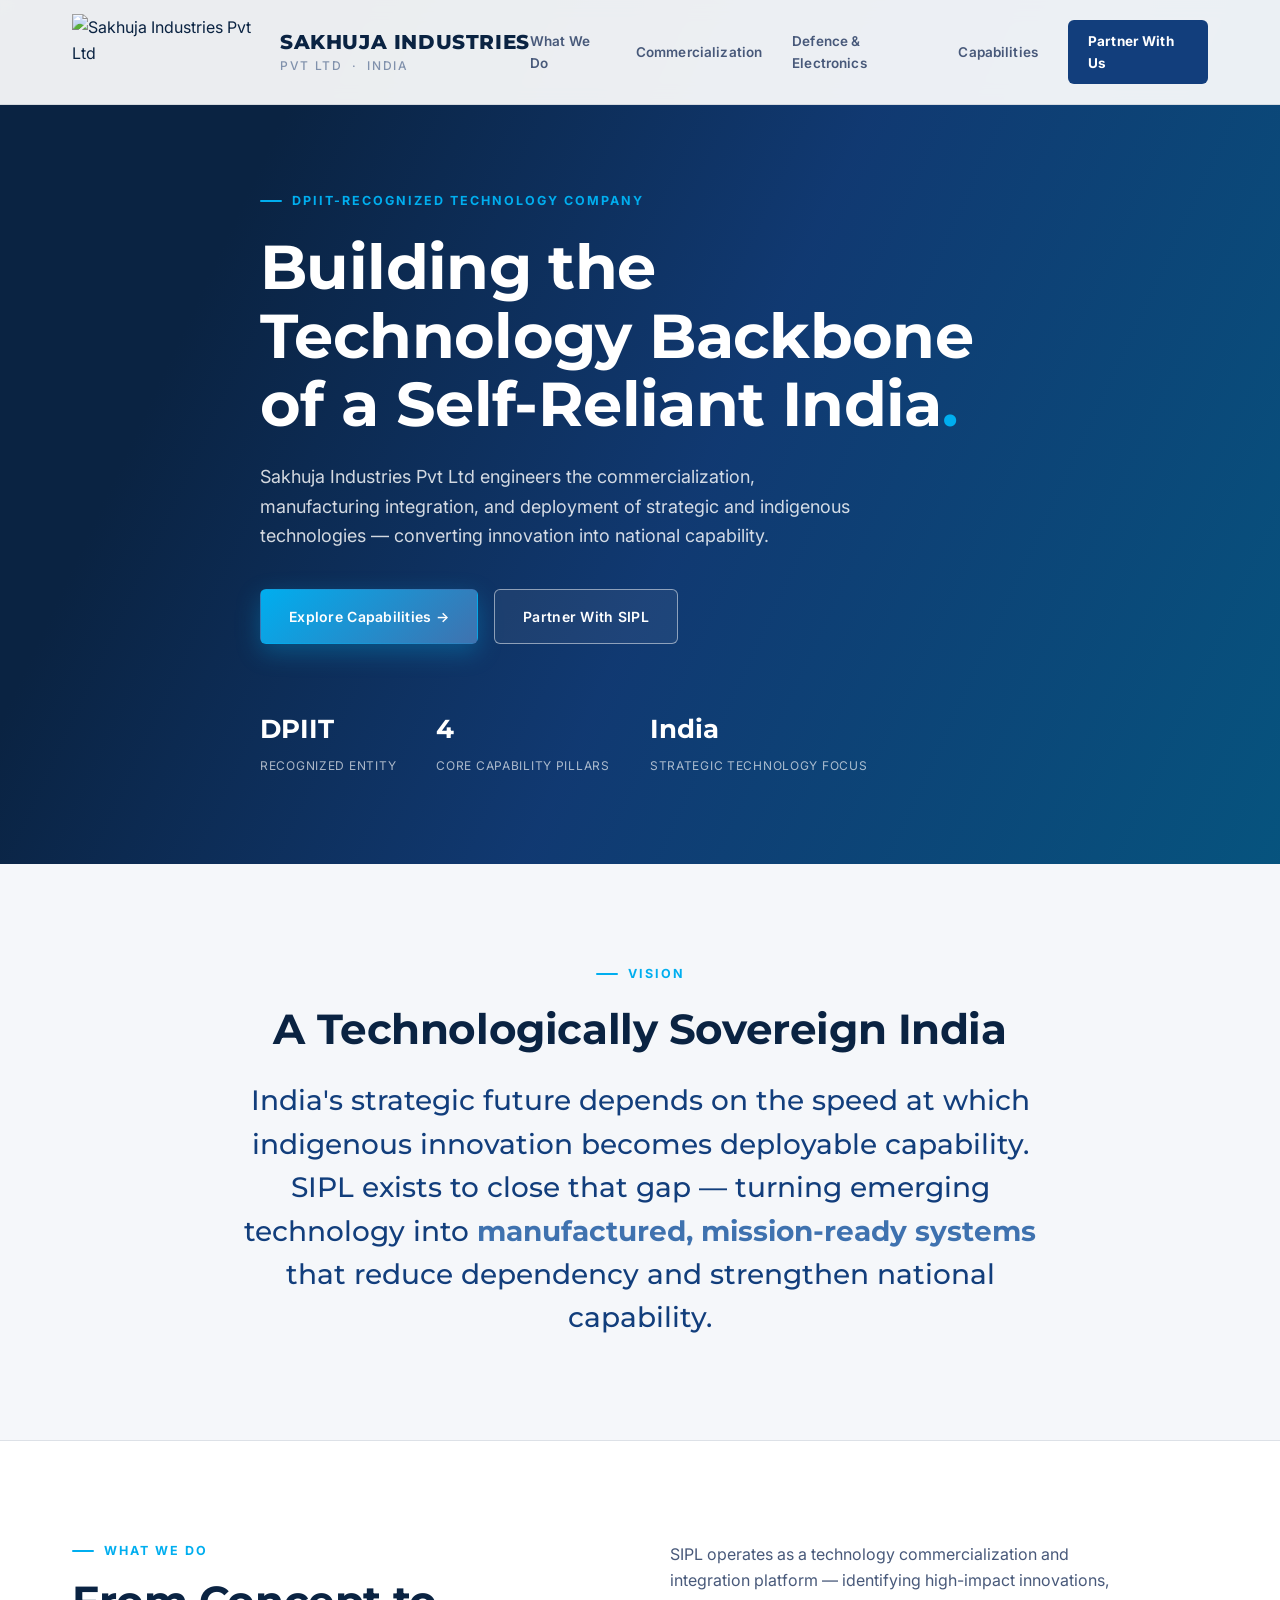
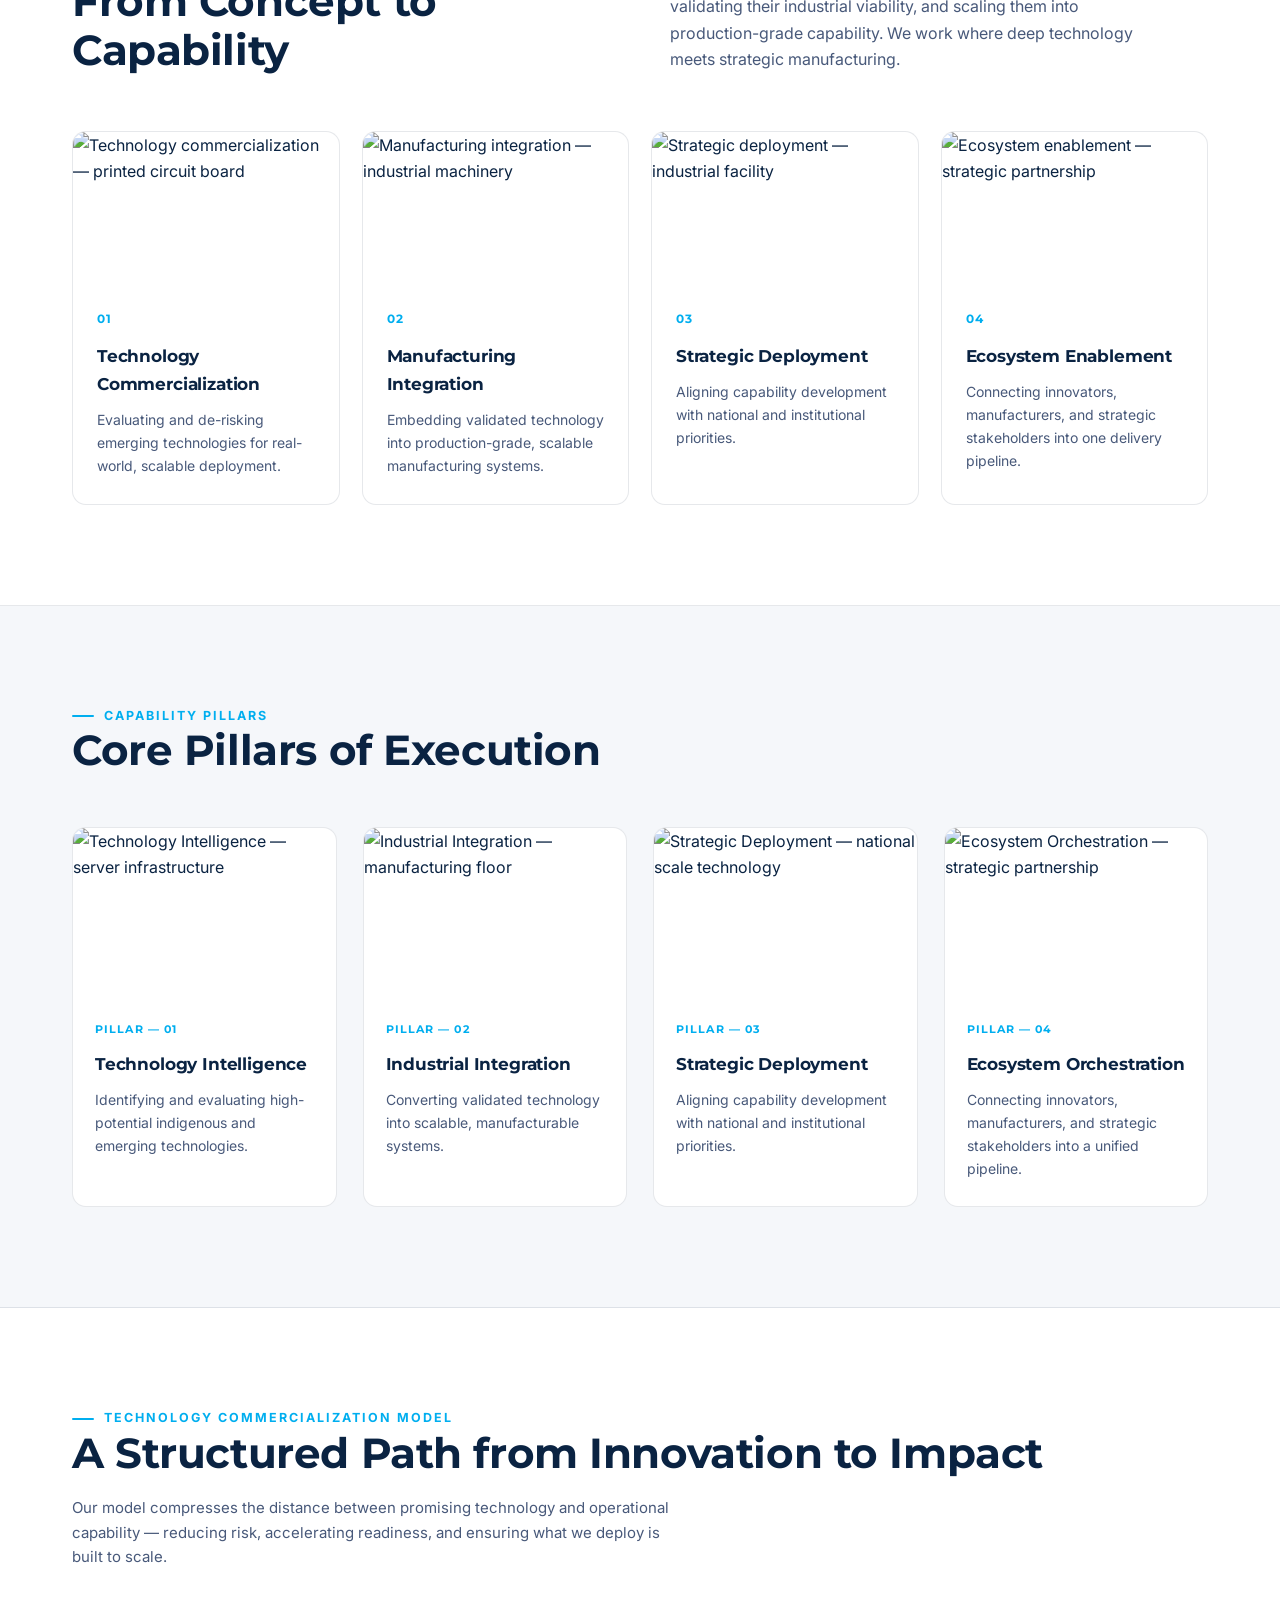
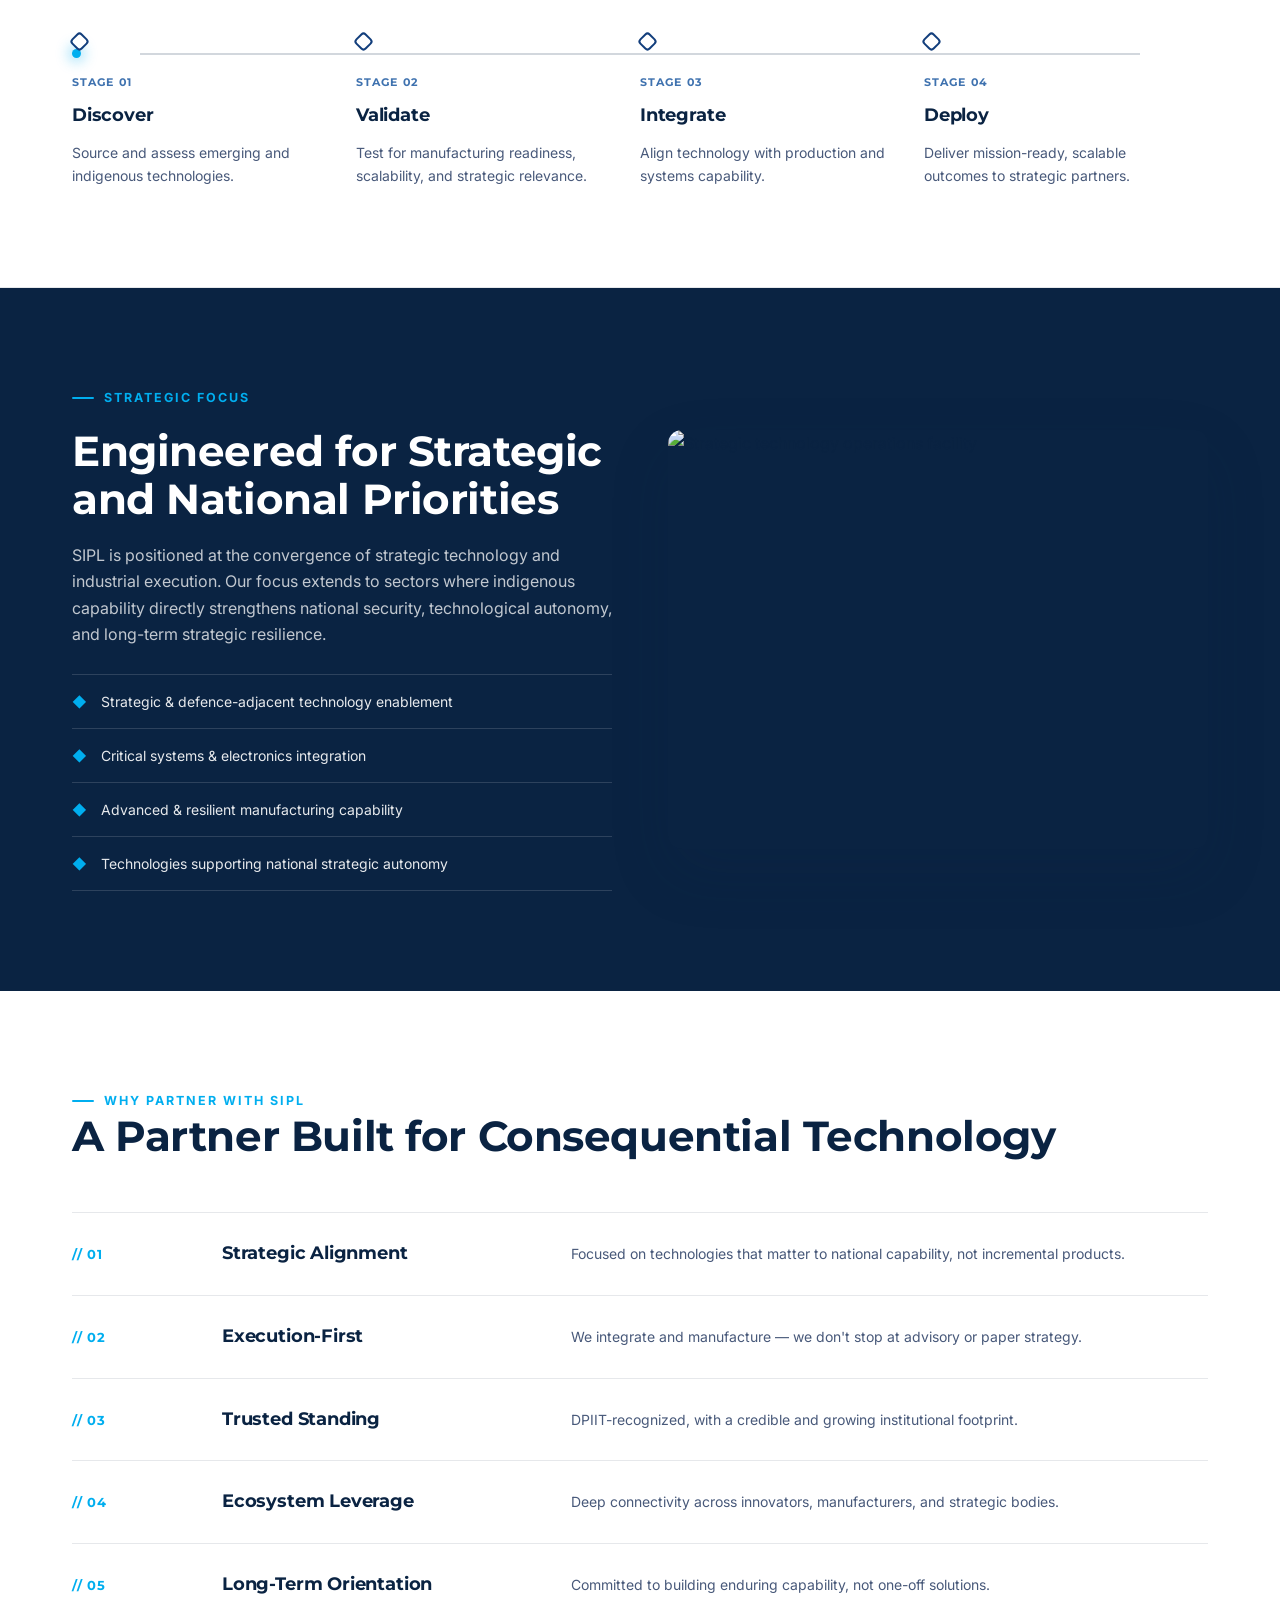
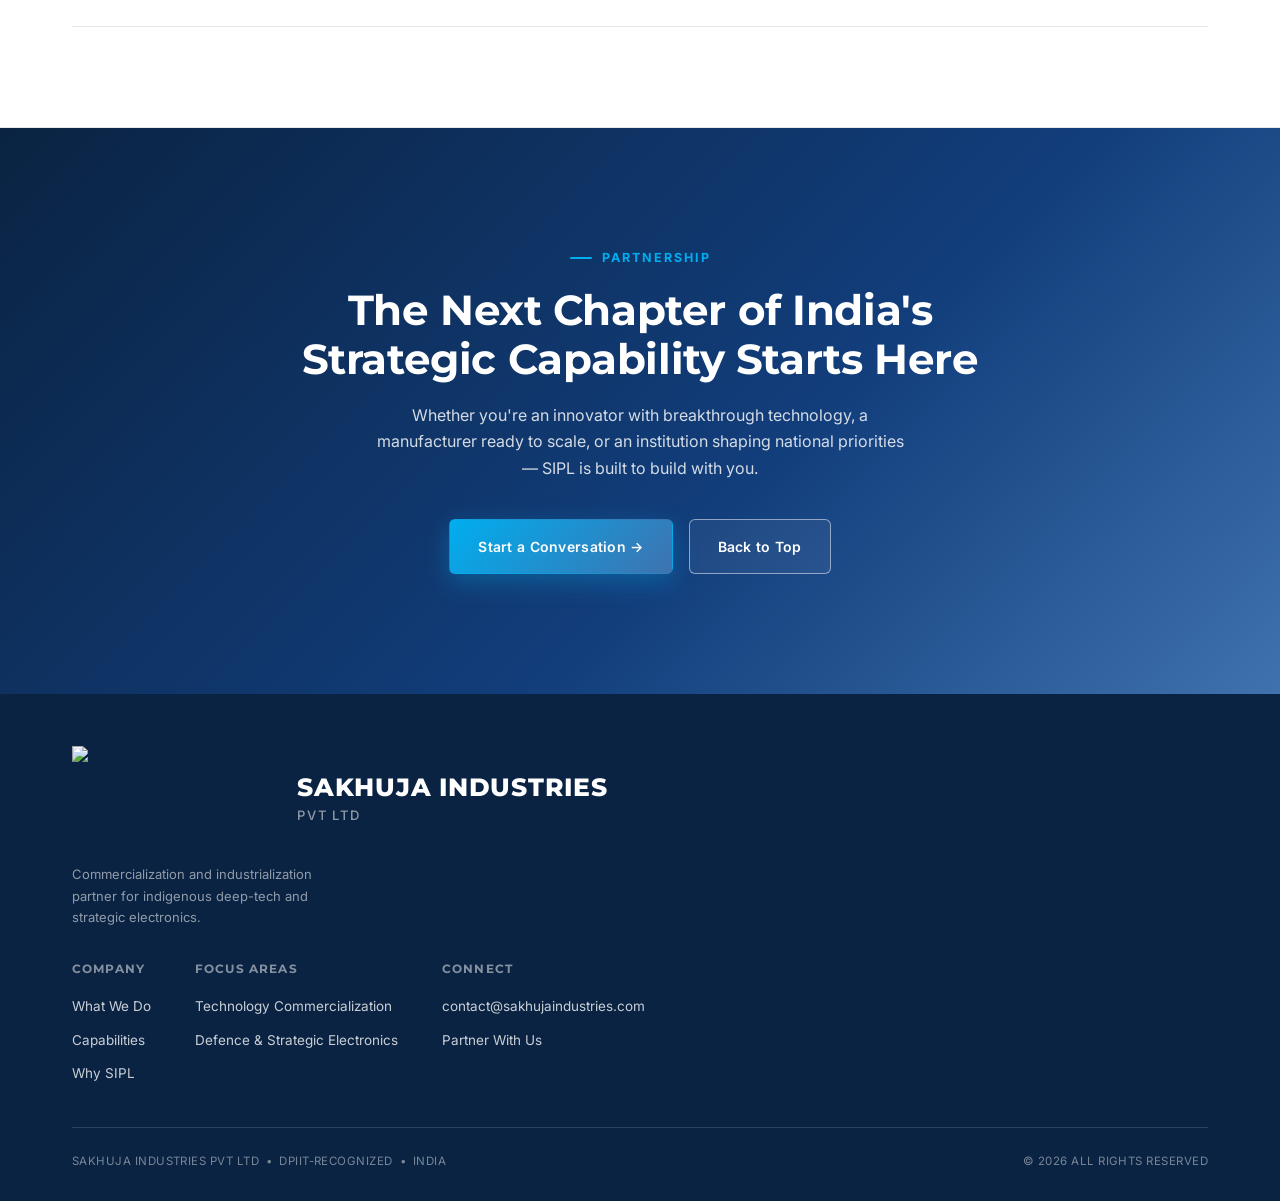
==== commit d1ce43a4: "Add files via upload" ====
--- a/index.html
+++ b/index.html
@@ -1,1004 +1,301 @@
 <!DOCTYPE html>
 <html lang="en">
 <head>
-<meta charset="UTF-8"/>
-<meta name="viewport" content="width=device-width,initial-scale=1.0"/>
-<title>Sakhuja Industries Pvt. Ltd.</title>
-<link rel="preconnect" href="https://fonts.googleapis.com"/>
-<link rel="preconnect" href="https://fonts.gstatic.com" crossorigin/>
-<link href="https://fonts.googleapis.com/css2?family=Inter:wght@300;400;500;600;700&family=Syne:wght@700;800&display=swap" rel="stylesheet"/>
-<style>
-/* ═══════════════════════════════════════
-   TOKENS
-═══════════════════════════════════════ */
-:root{
-  --navy:    #020917;
-  --navy-1:  #071020;
-  --navy-2:  #0b1a35;
-  --navy-3:  #122040;
-  --blue:    #0057ff;
-  --blue-lt: #2e7dff;
-  --blue-xs: #c5d9ff;
-  --cyan:    #00c8e0;
-  --teal:    #00e5c0;
-  --white:   #f4f8ff;
-  --grey-1:  #8da0bb;
-  --grey-2:  #3a4d66;
-  --grey-3:  #1a2a40;
-  --border:  rgba(0,87,255,.15);
-  --border-b:rgba(0,200,224,.3);
-  --glass:   rgba(7,16,32,.72);
-  --ff-head: 'Syne',sans-serif;
-  --ff-body: 'Inter',sans-serif;
-  --nav-h:   68px;
-  --ease:    cubic-bezier(.4,0,.2,1);
-}
-
-/* ═══════════════════════════════════════
-   RESET
-═══════════════════════════════════════ */
-*,*::before,*::after{box-sizing:border-box;margin:0;padding:0}
-html{scroll-behavior:smooth;font-size:16px}
-body{font-family:var(--ff-body);background:var(--navy);color:var(--white);line-height:1.6;overflow-x:hidden;-webkit-font-smoothing:antialiased}
-a{color:inherit;text-decoration:none}
-button{font-family:var(--ff-body);cursor:pointer}
-img{display:block;max-width:100%}
-::-webkit-scrollbar{width:4px}
-::-webkit-scrollbar-track{background:var(--navy-1)}
-::-webkit-scrollbar-thumb{background:var(--blue);border-radius:4px}
-
-/* Noise */
-body::before{content:'';position:fixed;inset:0;z-index:0;pointer-events:none;
-  background:url("data:image/svg+xml,%3Csvg viewBox='0 0 200 200' xmlns='http://www.w3.org/2000/svg'%3E%3Cfilter id='n'%3E%3CfeTurbulence type='fractalNoise' baseFrequency='.85' numOctaves='4' stitchTiles='stitch'/%3E%3C/filter%3E%3Crect width='100%25' height='100%25' filter='url(%23n)' opacity='.03'/%3E%3C/svg%3E") repeat;opacity:.7}
-
-/* ═══════════════════════════════════════
-   UTILITY
-═══════════════════════════════════════ */
-.container{max-width:1260px;margin:0 auto;padding:0 2.5rem}
-.container--narrow{max-width:860px;margin:0 auto;padding:0 2.5rem}
-.divider{height:1px;background:linear-gradient(90deg,transparent,var(--border-b),transparent);margin:0}
-.eyebrow{display:inline-block;font-size:.7rem;font-weight:600;letter-spacing:.2em;text-transform:uppercase;color:var(--cyan);margin-bottom:1rem}
-.chip{display:inline-flex;align-items:center;font-size:.68rem;font-weight:600;letter-spacing:.12em;text-transform:uppercase;padding:.28rem .75rem;border-radius:3px;background:rgba(0,200,224,.1);color:var(--cyan);border:1px solid rgba(0,200,224,.25)}
-.section-pad{padding:7rem 0}
-.section-pad--sm{padding:5rem 0}
-
-/* ═══════════════════════════════════════
-   BUTTONS
-═══════════════════════════════════════ */
-.btn{display:inline-flex;align-items:center;gap:.5rem;font-size:.85rem;font-weight:600;letter-spacing:.04em;padding:.75rem 1.75rem;border-radius:4px;border:none;transition:all .22s var(--ease);cursor:pointer}
-.btn--primary{background:var(--blue);color:#fff}
-.btn--primary:hover{background:var(--blue-lt);transform:translateY(-1px);box-shadow:0 8px 28px rgba(0,87,255,.35)}
-.btn--outline{background:transparent;color:var(--white);border:1.5px solid rgba(255,255,255,.25)}
-.btn--outline:hover{border-color:var(--cyan);color:var(--cyan);transform:translateY(-1px)}
-.btn--cyan{background:var(--cyan);color:var(--navy)}
-.btn--cyan:hover{background:var(--teal);transform:translateY(-1px);box-shadow:0 8px 28px rgba(0,200,224,.3)}
-.btn--ghost{background:rgba(255,255,255,.06);color:var(--white);border:1px solid var(--border)}
-.btn--ghost:hover{background:rgba(0,87,255,.15);border-color:var(--border-b)}
-.btn svg{width:16px;height:16px;stroke:currentColor;fill:none;stroke-width:2;stroke-linecap:round;stroke-linejoin:round;transition:transform .2s}
-.btn:hover svg{transform:translateX(3px)}
-
-/* Arrow icon inline SVG */
-.arrow-r{display:inline-block;width:14px;height:14px;background:url("data:image/svg+xml,%3Csvg xmlns='http://www.w3.org/2000/svg' viewBox='0 0 16 16'%3E%3Cpath d='M3 8h10M9 4l4 4-4 4' stroke='currentColor' stroke-width='1.8' fill='none' stroke-linecap='round' stroke-linejoin='round'/%3E%3C/svg%3E") no-repeat center;background-size:contain;transition:transform .2s}
-.btn:hover .arrow-r{transform:translateX(3px)}
-
-/* ═══════════════════════════════════════
-   NAVIGATION — Siemens-style dual-row
-═══════════════════════════════════════ */
-#site-nav{position:fixed;top:0;left:0;right:0;z-index:200;transition:background .3s}
-.nav-top{background:rgba(2,9,23,.92);backdrop-filter:blur(18px);border-bottom:1px solid var(--border);height:var(--nav-h);display:flex;align-items:center;justify-content:space-between;padding:0 2.5rem}
-.nav-logo{display:flex;align-items:center;gap:.85rem;cursor:pointer;flex-shrink:0}
-.nav-logo-mark svg{width:36px;height:36px}
-.nav-logo-text{line-height:1}
-.nav-logo-text .n-main{display:block;font-family:var(--ff-head);font-size:.95rem;font-weight:800;letter-spacing:.15em;text-transform:uppercase;color:var(--white)}
-.nav-logo-text .n-sub{display:block;font-size:.52rem;font-weight:500;letter-spacing:.3em;text-transform:uppercase;color:var(--cyan);margin-top:.15rem}
-.nav-primary{display:flex;align-items:center;gap:.25rem;list-style:none}
-.nav-primary li a,.nav-primary li button{font-size:.85rem;font-weight:500;color:rgba(244,248,255,.7);background:none;border:none;padding:.55rem 1rem;border-radius:3px;cursor:pointer;transition:color .2s,background .2s;white-space:nowrap;display:flex;align-items:center;gap:.3rem}
-.nav-primary li a:hover,.nav-primary li button:hover,.nav-primary li a.active,.nav-primary li button.active{color:var(--white);background:rgba(255,255,255,.07)}
-.nav-primary li a.active{border-bottom:2px solid var(--cyan);border-radius:3px 3px 0 0}
-.nav-caret{width:10px;height:10px;border:none;background:url("data:image/svg+xml,%3Csvg xmlns='http://www.w3.org/2000/svg' viewBox='0 0 10 6'%3E%3Cpath d='M1 1l4 4 4-4' stroke='currentColor' stroke-width='1.5' fill='none' stroke-linecap='round'/%3E%3C/svg%3E") no-repeat center;background-size:contain;display:inline-block;transition:transform .2s}
-.nav-primary li button[aria-expanded=true] .nav-caret{transform:rotate(180deg)}
-.nav-contact-btn{font-size:.8rem;font-weight:600;letter-spacing:.05em;background:var(--blue);color:#fff;padding:.55rem 1.3rem;border-radius:4px;border:none;cursor:pointer;transition:background .2s,transform .2s;white-space:nowrap;flex-shrink:0}
-.nav-contact-btn:hover{background:var(--blue-lt);transform:translateY(-1px)}
-.nav-right{display:flex;align-items:center;gap:1rem}
-.nav-hamburger{display:none;flex-direction:column;gap:5px;background:none;border:none;cursor:pointer;padding:.3rem}
-.nav-hamburger span{width:22px;height:2px;background:var(--white);border-radius:2px;transition:.3s;display:block}
-
-/* Mega-dropdown */
-.mega-menu{position:absolute;top:var(--nav-h);left:0;right:0;background:rgba(7,16,32,.98);backdrop-filter:blur(20px);border-bottom:1px solid var(--border-b);padding:2.5rem 2.5rem;display:none;grid-template-columns:repeat(4,1fr);gap:1.5rem;z-index:190}
-.mega-menu.open{display:grid;animation:fadeDown .2s var(--ease)}
-@keyframes fadeDown{from{opacity:0;transform:translateY(-8px)}to{opacity:1;transform:translateY(0)}}
-.mega-item{padding:1.2rem;border-radius:6px;cursor:pointer;transition:background .2s;border:1px solid transparent}
-.mega-item:hover{background:rgba(0,87,255,.1);border-color:var(--border)}
-.mega-item-icon{font-size:1.4rem;margin-bottom:.6rem}
-.mega-item-title{font-size:.88rem;font-weight:600;color:var(--white);margin-bottom:.3rem}
-.mega-item-desc{font-size:.76rem;color:var(--grey-1);line-height:1.5}
-
-/* Mobile nav drawer */
-.mobile-nav{display:none;position:fixed;top:var(--nav-h);left:0;right:0;bottom:0;background:rgba(2,9,23,.98);z-index:199;overflow-y:auto;padding:1.5rem 2rem 3rem;flex-direction:column;gap:.5rem}
-.mobile-nav.open{display:flex}
-.mobile-nav a,.mobile-nav button{font-size:1rem;font-weight:500;color:var(--grey-1);background:none;border:none;padding:.9rem 0;border-bottom:1px solid var(--border);cursor:pointer;text-align:left;width:100%;transition:color .2s}
-.mobile-nav a:hover,.mobile-nav button:hover,.mobile-nav a.active{color:var(--white)}
-.mobile-nav .m-contact{margin-top:1.5rem;background:var(--blue);color:#fff;padding:.9rem;border-radius:4px;text-align:center;font-weight:600;border:none;font-size:.95rem;width:100%}
-
-/* ═══════════════════════════════════════
-   PAGE SYSTEM
-═══════════════════════════════════════ */
-.page{display:none;min-height:100vh;padding-top:var(--nav-h);position:relative;z-index:1}
-.page.active{display:block;animation:pgIn .35s var(--ease)}
-@keyframes pgIn{from{opacity:0;transform:translateY(12px)}to{opacity:1;transform:translateY(0)}}
-
-/* ─── Fade-up ─── */
-.fu{opacity:0;transform:translateY(24px);transition:opacity .6s var(--ease),transform .6s var(--ease)}
-.fu.in{opacity:1;transform:none}
-.fu[data-d="1"]{transition-delay:.1s}
-.fu[data-d="2"]{transition-delay:.2s}
-.fu[data-d="3"]{transition-delay:.3s}
-.fu[data-d="4"]{transition-delay:.4s}
-
-/* ═══════════════════════════════════════
-   SHARED: PAGE HERO BANNER
-═══════════════════════════════════════ */
-.page-banner{position:relative;padding:5.5rem 0 4rem;overflow:hidden;background:var(--navy-1)}
-.page-banner::after{content:'';position:absolute;inset:0;background:linear-gradient(135deg,rgba(0,87,255,.12) 0%,transparent 60%);pointer-events:none}
-.page-banner .grid-overlay{position:absolute;inset:0;background-image:linear-gradient(rgba(0,87,255,.05) 1px,transparent 1px),linear-gradient(90deg,rgba(0,87,255,.05) 1px,transparent 1px);background-size:50px 50px;pointer-events:none}
-.page-banner-inner{position:relative;z-index:1}
-.page-banner h1{font-family:var(--ff-head);font-size:clamp(2.4rem,5vw,4rem);font-weight:800;line-height:1.08;letter-spacing:-.025em;margin-bottom:1.2rem}
-.page-banner h1 em{font-style:normal;color:var(--cyan)}
-.page-banner p{font-size:1.05rem;color:var(--grey-1);max-width:560px;line-height:1.75}
-.breadcrumb{display:flex;align-items:center;gap:.5rem;margin-bottom:1.5rem;font-size:.75rem;color:var(--grey-2)}
-.breadcrumb span{cursor:pointer;transition:color .2s}
-.breadcrumb span:hover{color:var(--cyan)}
-.breadcrumb .sep{color:var(--grey-2)}
-
-/* ═══════════════════════════════════════
-   SHARED: SECTION HEADER
-═══════════════════════════════════════ */
-.s-header{margin-bottom:3.5rem}
-.s-header h2{font-family:var(--ff-head);font-size:clamp(1.8rem,3.5vw,2.6rem);font-weight:800;line-height:1.1;letter-spacing:-.02em;margin-top:.6rem}
-.s-header p{margin-top:.8rem;font-size:.97rem;color:var(--grey-1);max-width:560px;line-height:1.75}
-
-/* ═══════════════════════════════════════
-   SHARED: CARDS
-═══════════════════════════════════════ */
-.card{background:var(--glass);border:1px solid var(--border);border-radius:8px;padding:2rem;backdrop-filter:blur(10px);transition:border-color .25s,transform .25s,box-shadow .25s}
-.card:hover{border-color:var(--border-b);transform:translateY(-3px);box-shadow:0 12px 40px rgba(0,0,0,.35)}
-.card-icon{font-size:1.6rem;margin-bottom:1rem}
-.card h3{font-family:var(--ff-head);font-size:1rem;font-weight:700;margin-bottom:.5rem;color:var(--white)}
-.card p{font-size:.83rem;color:var(--grey-1);line-height:1.65}
-.card-line{height:2px;background:linear-gradient(90deg,var(--blue),var(--cyan));border-radius:2px;margin-bottom:1.4rem;width:32px}
-
-/* ═══════════════════════════════════════
-   SHARED: STAT BLOCK
-═══════════════════════════════════════ */
-.stat-grid{display:grid;grid-template-columns:repeat(4,1fr);gap:1px;background:var(--border)}
-.stat-box{background:var(--navy-1);padding:2rem 1.5rem;text-align:center}
-.stat-box .s-val{font-family:var(--ff-head);font-size:2.4rem;font-weight:800;color:var(--cyan);line-height:1;display:block}
-.stat-box .s-lab{font-size:.75rem;color:var(--grey-1);letter-spacing:.08em;text-transform:uppercase;margin-top:.4rem;display:block}
-
-/* ═══════════════════════════════════════
-   FORMS
-═══════════════════════════════════════ */
-.form-wrap{background:var(--glass);border:1px solid var(--border);border-radius:8px;padding:2.5rem;backdrop-filter:blur(12px)}
-.form-wrap h3{font-family:var(--ff-head);font-size:1.15rem;font-weight:700;margin-bottom:.3rem}
-.form-wrap .form-sub{font-size:.85rem;color:var(--grey-1);margin-bottom:1.8rem}
-.form-row{display:grid;grid-template-columns:1fr 1fr;gap:1rem;margin-bottom:1rem}
-.form-row.full{grid-template-columns:1fr}
-.fgrp{display:flex;flex-direction:column;gap:.4rem;margin-bottom:1rem}
-.fgrp label{font-size:.72rem;font-weight:600;letter-spacing:.1em;text-transform:uppercase;color:var(--grey-1)}
-.fgrp input,.fgrp textarea,.fgrp select{background:rgba(11,26,53,.8);border:1px solid var(--border);border-radius:5px;padding:.7rem 1rem;color:var(--white);font-family:var(--ff-body);font-size:.9rem;outline:none;transition:border-color .2s,box-shadow .2s;width:100%;-webkit-appearance:none}
-.fgrp input::placeholder,.fgrp textarea::placeholder{color:var(--grey-2)}
-.fgrp input:focus,.fgrp textarea:focus,.fgrp select:focus{border-color:var(--cyan);box-shadow:0 0 0 3px rgba(0,200,224,.1)}
-.fgrp textarea{resize:vertical;min-height:120px}
-.fgrp select{background-image:url("data:image/svg+xml,%3Csvg xmlns='http://www.w3.org/2000/svg' width='12' height='8'%3E%3Cpath d='M1 1l5 5 5-5' stroke='%238da0bb' stroke-width='1.5' fill='none' stroke-linecap='round'/%3E%3C/svg%3E");background-repeat:no-repeat;background-position:right .9rem center;padding-right:2.2rem;cursor:pointer}
-.fgrp select option{background:var(--navy-2)}
-.form-success{display:none;align-items:center;gap:.6rem;padding:.85rem 1.1rem;border-radius:5px;background:rgba(0,229,192,.08);border:1px solid rgba(0,229,192,.25);color:var(--teal);font-size:.85rem;margin-top:.5rem}
-.form-success.show{display:flex}
-/* File upload */
-.file-zone{border:1.5px dashed var(--border-b);border-radius:6px;padding:1.6rem;text-align:center;cursor:pointer;position:relative;transition:background .2s,border-color .2s}
-.file-zone:hover,.file-zone.loaded{background:rgba(0,200,224,.04);border-color:var(--teal)}
-.file-zone input{position:absolute;inset:0;opacity:0;cursor:pointer;width:100%;height:100%}
-.file-zone .fz-icon{font-size:1.5rem;margin-bottom:.4rem}
-.file-zone .fz-lbl{font-size:.85rem;color:var(--grey-1)}.file-zone .fz-lbl span{color:var(--cyan)}
-.file-zone .fz-fmt{font-size:.7rem;color:var(--grey-2);margin-top:.3rem}
-.fz-name{font-size:.8rem;color:var(--teal);margin-top:.5rem;display:none;align-items:center;gap:.35rem}
-.fz-name.show{display:flex;justify-content:center}
-
-/* ═══════════════════════════════════════
-   FOOTER
-═══════════════════════════════════════ */
-.site-footer{background:var(--navy-1);border-top:1px solid var(--border);padding:3.5rem 0 2rem}
-.footer-grid{display:grid;grid-template-columns:2fr 1fr 1fr 1fr;gap:3rem;margin-bottom:3rem}
-.footer-brand .fb-logo{display:flex;align-items:center;gap:.75rem;margin-bottom:1rem}
-.footer-brand .fb-logo svg{width:30px;height:30px}
-.footer-brand .fb-logo .n-main{font-family:var(--ff-head);font-size:.85rem;font-weight:800;letter-spacing:.15em;text-transform:uppercase}
-.footer-brand .fb-logo .n-sub{font-size:.5rem;font-weight:500;letter-spacing:.28em;text-transform:uppercase;color:var(--cyan)}
-.footer-brand p{font-size:.82rem;color:var(--grey-1);line-height:1.7;max-width:260px}
-.footer-col h4{font-size:.72rem;font-weight:700;letter-spacing:.14em;text-transform:uppercase;color:var(--grey-2);margin-bottom:1rem}
-.footer-col ul{list-style:none;display:flex;flex-direction:column;gap:.6rem}
-.footer-col ul li button,.footer-col ul li a{font-size:.83rem;color:var(--grey-1);background:none;border:none;cursor:pointer;padding:0;text-align:left;transition:color .2s}
-.footer-col ul li button:hover,.footer-col ul li a:hover{color:var(--cyan)}
-.footer-bottom{display:flex;align-items:center;justify-content:space-between;padding-top:1.5rem;border-top:1px solid var(--border);flex-wrap:wrap;gap:1rem}
-.footer-bottom p{font-size:.75rem;color:var(--grey-2)}
-.footer-bottom .fb-email a{font-size:.78rem;color:var(--grey-1);transition:color .2s}
-.footer-bottom .fb-email a:hover{color:var(--cyan)}
-
-/* ═══════════════════════════════════════
-   PAGE: HOME
-═══════════════════════════════════════ */
-/* Hero */
-.home-hero{min-height:calc(100vh - var(--nav-h));display:flex;align-items:center;position:relative;overflow:hidden;background:var(--navy)}
-.home-hero::before{content:'';position:absolute;inset:0;background:radial-gradient(ellipse 70% 60% at 60% 40%,rgba(0,87,255,.18) 0%,rgba(0,200,224,.06) 50%,transparent 80%);pointer-events:none}
-.home-hero .grid-bg{position:absolute;inset:0;background-image:linear-gradient(rgba(0,87,255,.06) 1px,transparent 1px),linear-gradient(90deg,rgba(0,87,255,.06) 1px,transparent 1px);background-size:56px 56px;mask-image:radial-gradient(ellipse 80% 90% at 55% 45%,black 20%,transparent 75%);pointer-events:none}
-.hero-inner{position:relative;z-index:1;display:grid;grid-template-columns:1fr 480px;gap:4rem;align-items:center;padding:5rem 0 4rem}
-.hero-pre{display:flex;align-items:center;gap:.7rem;margin-bottom:1.5rem}
-.hero-pre-line{width:28px;height:2px;background:var(--cyan);border-radius:2px}
-.hero-pre-text{font-size:.72rem;font-weight:600;letter-spacing:.18em;text-transform:uppercase;color:var(--cyan)}
-.hero-h1{font-family:var(--ff-head);font-size:clamp(3rem,6vw,5.4rem);font-weight:800;line-height:1.04;letter-spacing:-.03em;margin-bottom:1.4rem}
-.hero-h1 .accent{background:linear-gradient(135deg,var(--cyan) 0%,var(--blue-lt) 50%,var(--teal) 100%);-webkit-background-clip:text;-webkit-text-fill-color:transparent;background-clip:text}
-.hero-sub{font-size:1.05rem;color:var(--grey-1);line-height:1.75;max-width:480px;margin-bottom:2.2rem}
-.hero-actions{display:flex;gap:.85rem;flex-wrap:wrap;margin-bottom:3rem}
-.hero-stats{display:flex;gap:2.5rem;padding-top:2rem;border-top:1px solid var(--border)}
-.hero-stat .hs-val{font-family:var(--ff-head);font-size:1.6rem;font-weight:800;color:var(--white);line-height:1}
-.hero-stat .hs-lab{font-size:.7rem;color:var(--grey-1);letter-spacing:.07em;text-transform:uppercase;margin-top:.25rem}
-
-/* PCB Card */
-.pcb-card{background:var(--glass);border:1px solid var(--border);border-radius:10px;padding:1.8rem;backdrop-filter:blur(14px);box-shadow:0 30px 70px rgba(0,0,0,.5),inset 0 1px 0 rgba(255,255,255,.05);animation:levitate 7s ease-in-out infinite}
-@keyframes levitate{0%,100%{transform:translateY(0) rotate(-.5deg)}50%{transform:translateY(-14px) rotate(.5deg)}}
-.pcb-card-top{font-size:.65rem;font-weight:600;letter-spacing:.14em;text-transform:uppercase;color:var(--grey-2);display:flex;justify-content:space-between;margin-bottom:1rem}
-.pcb-card-top .live{color:var(--teal);display:flex;align-items:center;gap:.35rem}
-.pcb-card-top .live::before{content:'';width:6px;height:6px;border-radius:50%;background:var(--teal);box-shadow:0 0 6px var(--teal);animation:blink 2s ease-in-out infinite}
-@keyframes blink{0%,100%{opacity:1}50%{opacity:.25}}
-.pcb-canvas{width:100%;aspect-ratio:1.5;border-radius:6px;overflow:hidden}
-.pcb-canvas svg{width:100%;height:100%}
-.pcb-chips{display:flex;flex-wrap:wrap;gap:.45rem;margin-top:1.2rem}
-.pcb-chip{font-size:.65rem;font-weight:600;font-family:monospace;padding:.22rem .65rem;border-radius:3px;background:rgba(0,87,255,.15);color:var(--blue-xs);border:1px solid rgba(0,87,255,.3)}
-.pcb-chip.hi{background:rgba(0,200,224,.12);color:var(--cyan);border-color:rgba(0,200,224,.28)}
-
-/* Home — section strips */
-.home-strip{background:var(--navy-1);padding:0}
-.strip-grid{display:grid;grid-template-columns:repeat(4,1fr);gap:0}
-.strip-item{padding:2.2rem 2rem;border-right:1px solid var(--border);cursor:pointer;transition:background .22s;position:relative;overflow:hidden}
-.strip-item:last-child{border-right:none}
-.strip-item::after{content:'';position:absolute;bottom:0;left:0;right:0;height:2px;background:var(--blue);transform:scaleX(0);transform-origin:left;transition:transform .3s var(--ease)}
-.strip-item:hover{background:rgba(0,87,255,.06)}
-.strip-item:hover::after{transform:scaleX(1)}
-.strip-icon{font-size:1.5rem;margin-bottom:.7rem}
-.strip-title{font-family:var(--ff-head);font-size:.95rem;font-weight:700;color:var(--white);margin-bottom:.35rem}
-.strip-desc{font-size:.78rem;color:var(--grey-1);line-height:1.55}
-.strip-link{font-size:.75rem;font-weight:600;color:var(--cyan);margin-top:.8rem;display:flex;align-items:center;gap:.3rem;opacity:0;transform:translateX(-6px);transition:opacity .2s,transform .2s}
-.strip-item:hover .strip-link{opacity:1;transform:translateX(0)}
-
-/* Home — India section */
-.india-section{background:var(--navy-2);padding:6rem 0}
-.india-inner{display:grid;grid-template-columns:1fr 1fr;gap:5rem;align-items:center}
-.india-nums{display:flex;flex-direction:column;gap:1rem}
-.india-num-row{display:flex;align-items:center;gap:1.4rem;padding:1.1rem 1.5rem;background:rgba(0,87,255,.07);border:1px solid var(--border);border-radius:6px;transition:border-color .2s}
-.india-num-row:hover{border-color:var(--border-b)}
-.india-num-row .nval{font-family:var(--ff-head);font-size:2rem;font-weight:800;color:var(--cyan);min-width:90px}
-.india-num-row .nlbl strong{display:block;color:var(--white);font-size:.88rem;font-weight:500}
-.india-num-row .nlbl{font-size:.78rem;color:var(--grey-1)}
-
-/* ═══════════════════════════════════════
-   PAGE: ABOUT
-═══════════════════════════════════════ */
-.about-grid{display:grid;grid-template-columns:1fr 1fr;gap:4rem;align-items:start;padding:5rem 0}
-.about-body p{font-size:.96rem;color:var(--grey-1);line-height:1.85;margin-bottom:1.1rem}
-.about-body p strong{color:var(--white);font-weight:500}
-.pillar-list{display:flex;flex-direction:column;gap:.85rem;margin-top:2rem}
-.pillar{display:flex;gap:1rem;align-items:flex-start;padding:1.1rem 1.3rem;background:rgba(255,255,255,.02);border:1px solid var(--border);border-radius:6px;transition:border-color .22s,background .22s}
-.pillar:hover{border-color:var(--border-b);background:rgba(0,200,224,.03)}
-.pillar-ico{width:38px;height:38px;border-radius:7px;background:rgba(0,200,224,.1);border:1px solid rgba(0,200,224,.2);display:flex;align-items:center;justify-content:center;font-size:.95rem;flex-shrink:0}
-.pillar-txt h4{font-family:var(--ff-head);font-size:.85rem;font-weight:700;color:var(--white);margin-bottom:.2rem}
-.pillar-txt p{font-size:.78rem;color:var(--grey-1);line-height:1.5;margin:0}
-.about-right{display:flex;flex-direction:column;gap:1.4rem}
-.mission-box{padding:2rem;background:linear-gradient(135deg,rgba(0,87,255,.1),rgba(0,200,224,.07));border:1px solid var(--border-b);border-radius:8px}
-.mission-box h4{font-size:.72rem;font-weight:700;letter-spacing:.14em;text-transform:uppercase;color:var(--cyan);margin-bottom:.8rem}
-.mission-box p{font-size:.88rem;color:var(--grey-1);line-height:1.75}
-.kpi-grid{display:grid;grid-template-columns:1fr 1fr;gap:.9rem}
-.kpi{background:var(--glass);border:1px solid var(--border);border-radius:6px;padding:1.3rem;transition:border-color .2s}
-.kpi:hover{border-color:var(--border-b)}
-.kpi-lbl{font-size:.67rem;letter-spacing:.12em;text-transform:uppercase;color:var(--grey-2);font-weight:500;margin-bottom:.4rem}
-.kpi-val{font-family:var(--ff-head);font-size:1.5rem;font-weight:800;color:var(--white);line-height:1}
-.kpi-val span{font-size:.8rem;color:var(--cyan);margin-left:.25rem}
-.kpi-desc{font-size:.74rem;color:var(--grey-1);margin-top:.35rem}
-
-/* ═══════════════════════════════════════
-   PAGE: CAPABILITIES
-═══════════════════════════════════════ */
-.caps-grid{display:grid;grid-template-columns:repeat(3,1fr);gap:1.4rem;margin-bottom:5rem}
-.eda-wrap{padding:5rem 0 6rem;border-top:1px solid var(--border)}
-.eda-head{margin-bottom:2.5rem}
-.eda-head h3{font-family:var(--ff-head);font-size:1.5rem;font-weight:800;margin-bottom:.5rem}
-.eda-head p{font-size:.88rem;color:var(--grey-1)}
-.eda-grid{display:grid;grid-template-columns:repeat(4,1fr);gap:1rem}
-.eda-cell{background:rgba(7,16,32,.9);border:1px solid var(--border);border-radius:6px;padding:1.3rem;transition:border-color .2s,background .2s;cursor:default}
-.eda-cell:hover{border-color:var(--blue);background:rgba(0,87,255,.07)}
-.eda-name{font-family:var(--ff-head);font-size:.88rem;font-weight:700;color:var(--white);margin-bottom:.25rem}
-.eda-type{font-size:.7rem;color:var(--grey-2);letter-spacing:.07em;text-transform:uppercase;margin-bottom:.6rem}
-.badge{font-size:.62rem;font-weight:700;letter-spacing:.1em;text-transform:uppercase;padding:.18rem .55rem;border-radius:3px;display:inline-block}
-.badge-on  {background:rgba(0,229,192,.12);color:var(--teal);border:1px solid rgba(0,229,192,.2)}
-.badge-exp {background:rgba(0,200,224,.1) ;color:var(--cyan);border:1px solid rgba(0,200,224,.2)}
-.badge-plan{background:rgba(141,160,187,.08);color:var(--grey-1);border:1px solid rgba(141,160,187,.15)}
-
-/* ═══════════════════════════════════════
-   PAGE: PARTNERSHIP
-═══════════════════════════════════════ */
-.partner-layout{display:grid;grid-template-columns:1fr 1fr;gap:5rem;align-items:start;padding:5rem 0 6rem}
-.partner-left p{font-size:.96rem;color:var(--grey-1);line-height:1.85;margin-bottom:1rem}
-.partner-left p strong{color:var(--white);font-weight:500}
-.open-pill{display:inline-flex;align-items:center;gap:.45rem;margin-top:1.5rem;padding:.5rem 1.1rem;border-radius:99px;background:rgba(0,87,255,.1);border:1px solid rgba(0,87,255,.3);font-size:.72rem;font-weight:600;letter-spacing:.1em;text-transform:uppercase;color:var(--blue-lt)}
-.open-pill .dot{width:7px;height:7px;border-radius:50%;background:var(--cyan);box-shadow:0 0 8px var(--cyan);animation:blink 2s ease-in-out infinite}
-.partner-btns{display:flex;gap:.85rem;flex-wrap:wrap;margin-top:1.8rem}
-.jv-list{display:flex;flex-direction:column;gap:1rem}
-.jv-item{display:flex;gap:1.2rem;padding:1.4rem 1.6rem;background:var(--glass);border:1px solid var(--border);border-radius:7px;backdrop-filter:blur(8px);transition:border-color .25s,transform .25s;position:relative;overflow:hidden}
-.jv-item::before{content:'';position:absolute;left:0;top:0;bottom:0;width:3px;background:linear-gradient(180deg,var(--blue),var(--cyan));opacity:0;transition:opacity .25s}
-.jv-item:hover{border-color:rgba(0,87,255,.4);transform:translateX(5px)}
-.jv-item:hover::before{opacity:1}
-.jv-ico{width:42px;height:42px;border-radius:8px;background:rgba(0,87,255,.12);border:1px solid rgba(0,87,255,.2);display:flex;align-items:center;justify-content:center;font-size:1.1rem;flex-shrink:0}
-.jv-body h4{font-family:var(--ff-head);font-size:.9rem;font-weight:700;color:var(--white);margin-bottom:.3rem}
-.jv-body p{font-size:.8rem;color:var(--grey-1);line-height:1.55}
-
-/* ═══════════════════════════════════════
-   PAGE: CONTACT + CAREERS
-═══════════════════════════════════════ */
-.tab-bar{display:flex;gap:0;border:1px solid var(--border);border-radius:5px;overflow:hidden;width:fit-content;margin-bottom:3rem;flex-shrink:0}
-.tab-btn{font-size:.82rem;font-weight:600;letter-spacing:.08em;text-transform:uppercase;padding:.65rem 1.8rem;cursor:pointer;background:transparent;color:var(--grey-1);border:none;transition:background .2s,color .2s}
-.tab-btn.active{background:var(--blue);color:#fff}
-.tab-pane{display:none}
-.tab-pane.active{display:grid;animation:pgIn .3s var(--ease)}
-
-/* Contact layout */
-.contact-layout{grid-template-columns:1fr 1.45fr;gap:4.5rem;align-items:start}
-.contact-info-col h2{font-family:var(--ff-head);font-size:clamp(1.7rem,3vw,2.3rem);font-weight:800;line-height:1.1;letter-spacing:-.02em;margin:.6rem 0 1rem}
-.contact-info-col h2 span{color:var(--cyan)}
-.contact-info-col p{font-size:.95rem;color:var(--grey-1);line-height:1.8;margin-bottom:1.5rem}
-.contact-detail{display:flex;align-items:center;gap:.9rem;padding:.85rem 1.1rem;background:rgba(255,255,255,.02);border:1px solid var(--border);border-radius:6px;margin-bottom:.7rem;font-size:.84rem;color:var(--grey-1);transition:border-color .22s}
-.contact-detail:hover{border-color:var(--border-b)}
-.contact-detail .cd-i{font-size:1rem;flex-shrink:0}
-.contact-detail a{color:var(--grey-1)}
-.contact-detail a:hover{color:var(--cyan)}
-
-/* Careers layout */
-.careers-layout{grid-template-columns:1fr 1.45fr;gap:4.5rem;align-items:start}
-.careers-info-col h2{font-family:var(--ff-head);font-size:clamp(1.7rem,3vw,2.3rem);font-weight:800;line-height:1.1;letter-spacing:-.02em;margin:.6rem 0 1rem}
-.careers-info-col h2 span{color:var(--teal)}
-.careers-info-col p{font-size:.95rem;color:var(--grey-1);line-height:1.8;margin-bottom:.9rem}
-.role-list{display:flex;flex-direction:column;gap:.65rem;margin-top:1rem}
-.role-row{display:flex;align-items:center;justify-content:space-between;padding:.75rem 1.1rem;background:rgba(255,255,255,.02);border:1px solid var(--border);border-radius:6px;font-size:.83rem;transition:border-color .2s}
-.role-row:hover{border-color:var(--border-b)}
-.role-row .rn{color:var(--white);font-weight:500}
-.role-tag{font-size:.65rem;font-weight:700;letter-spacing:.1em;text-transform:uppercase;padding:.2rem .6rem;border-radius:3px;background:rgba(0,229,192,.1);color:var(--teal);border:1px solid rgba(0,229,192,.2)}
-
-/* ═══════════════════════════════════════
-   RESPONSIVE
-═══════════════════════════════════════ */
-@media(max-width:1024px){
-  .hero-inner{grid-template-columns:1fr;gap:3rem}
-  .pcb-card{max-width:440px;margin:0 auto}
-  .about-grid{grid-template-columns:1fr;gap:3rem}
-  .india-inner{grid-template-columns:1fr;gap:3rem}
-  .partner-layout{grid-template-columns:1fr;gap:3rem}
-  .footer-grid{grid-template-columns:1fr 1fr;gap:2rem}
-  .caps-grid{grid-template-columns:1fr 1fr}
-  .eda-grid{grid-template-columns:repeat(2,1fr)}
-  .contact-layout,.careers-layout{grid-template-columns:1fr}
-}
-@media(max-width:768px){
-  .nav-primary,.nav-contact-btn{display:none}
-  .nav-hamburger{display:flex}
-  .hero-h1{font-size:2.6rem}
-  .strip-grid{grid-template-columns:1fr 1fr}
-  .stat-grid{grid-template-columns:1fr 1fr}
-  .kpi-grid{grid-template-columns:1fr}
-  .footer-grid{grid-template-columns:1fr}
-  .hero-stats{gap:1.5rem;flex-wrap:wrap}
-  .section-pad{padding:4.5rem 0}
-}
-@media(max-width:540px){
-  .caps-grid{grid-template-columns:1fr}
-  .eda-grid{grid-template-columns:1fr}
-  .strip-grid{grid-template-columns:1fr}
-  .container,.container--narrow{padding:0 1.2rem}
-  .form-row{grid-template-columns:1fr}
-  .hero-actions{flex-direction:column;align-items:flex-start}
-}
-</style>
+<meta charset="UTF-8">
+<meta name="viewport" content="width=device-width, initial-scale=1.0">
+<title>Sakhuja Industries Pvt Ltd — Strategic Technology Commercialization</title>
+<link rel="icon" href="assets/images/sipl-logo.png">
+<link rel="preconnect" href="https://fonts.googleapis.com">
+<link rel="preconnect" href="https://fonts.gstatic.com" crossorigin>
+<link href="https://fonts.googleapis.com/css2?family=Montserrat:wght@500;600;700;800&family=Inter:wght@400;500;600&display=swap" rel="stylesheet">
+<link rel="stylesheet" href="styles.css">
 </head>
 <body>
 
-<!-- ════════════════════════════════════
-     NAV
-════════════════════════════════════ -->
-<nav id="site-nav">
-  <div class="nav-top container" style="max-width:100%;padding:0 2.5rem">
-    <div class="nav-logo" onclick="go('home')">
-      <div class="nav-logo-mark">
-        <svg viewBox="0 0 36 36" fill="none" xmlns="http://www.w3.org/2000/svg">
-          <rect x="1" y="1" width="34" height="34" rx="8" stroke="rgba(0,200,224,.5)" stroke-width="1.2" fill="rgba(0,200,224,.06)"/>
-          <path d="M24 10H14Q10 10 10 14Q10 18 14 18H22Q26 18 26 22Q26 26 22 26H12" stroke="url(#lg)" stroke-width="2.4" stroke-linecap="round" fill="none"/>
-          <circle cx="10" cy="10" r="2" fill="#00c8e0" opacity=".9"/>
-          <circle cx="26" cy="26" r="2" fill="#00e5c0" opacity=".9"/>
-          <defs><linearGradient id="lg" x1="10" y1="10" x2="26" y2="26" gradientUnits="userSpaceOnUse"><stop offset="0%" stop-color="#00c8e0"/><stop offset="100%" stop-color="#00e5c0"/></linearGradient></defs>
-        </svg>
-      </div>
-      <div class="nav-logo-text">
-        <span class="n-main">Sakhuja</span>
-        <span class="n-sub">Industries</span>
-      </div>
-    </div>
-
-    <ul class="nav-primary" id="nav-primary">
-      <li><a onclick="go('home')" data-p="home">Home</a></li>
-      <li><a onclick="go('about')" data-p="about">About</a></li>
-      <li>
-        <button onclick="toggleMega('mega-cap')" id="btn-cap" aria-expanded="false">Capabilities <span class="nav-caret"></span></button>
-      </li>
-      <li><a onclick="go('partnership')" data-p="partnership">Partnership</a></li>
-      <li><a onclick="go('careers')" data-p="careers">Careers</a></li>
-    </ul>
-
-    <div class="nav-right">
-      <button class="nav-contact-btn" onclick="go('contact')">Contact Us</button>
-      <button class="nav-hamburger" id="ham-btn" aria-label="Menu">
-        <span></span><span></span><span></span>
-      </button>
-    </div>
-  </div>
-
-  <!-- Capabilities mega menu -->
-  <div class="mega-menu" id="mega-cap">
-    <div class="mega-item" onclick="go('capabilities');closeMega()">
-      <div class="mega-item-icon">🔲</div>
-      <div class="mega-item-title">PCB Design & Layout</div>
-      <div class="mega-item-desc">Multi-layer boards, HDI, impedance-controlled routing from concept to Gerber.</div>
-    </div>
-    <div class="mega-item" onclick="go('capabilities');closeMega()">
-      <div class="mega-item-icon">💾</div>
-      <div class="mega-item-title">Embedded Firmware</div>
-      <div class="mega-item-desc">ARM Cortex-M, ESP32, RISC-V firmware with full protocol stack support.</div>
-    </div>
-    <div class="mega-item" onclick="go('capabilities');closeMega()">
-      <div class="mega-item-icon">🛡️</div>
-      <div class="mega-item-title">Signal & Power Integrity</div>
-      <div class="mega-item-desc">Pre/post-layout simulation, EMI compliance, PDN analysis.</div>
-    </div>
-    <div class="mega-item" onclick="go('capabilities');closeMega()">
-      <div class="mega-item-icon">🏭</div>
-      <div class="mega-item-title">DFM & Fabrication</div>
-      <div class="mega-item-desc">Production-ready output packages tuned to Indian and global fab houses.</div>
-    </div>
-  </div>
-</nav>
-
-<!-- Mobile nav drawer -->
-<div class="mobile-nav" id="mobile-nav">
-  <a onclick="go('home');closeMobile()" data-p="home">Home</a>
-  <a onclick="go('about');closeMobile()" data-p="about">About</a>
-  <a onclick="go('capabilities');closeMobile()" data-p="capabilities">Capabilities</a>
-  <a onclick="go('partnership');closeMobile()" data-p="partnership">Partnership</a>
-  <a onclick="go('careers');closeMobile()" data-p="careers">Careers</a>
-  <button class="m-contact" onclick="go('contact');closeMobile()">Contact Us</button>
-</div>
-
-<!-- ════════════════════════════════════
-     PAGE: HOME
-════════════════════════════════════ -->
-<div class="page active" id="pg-home">
-  <!-- Hero -->
-  <section class="home-hero">
-    <div class="grid-bg"></div>
-    <div class="container">
-      <div class="hero-inner">
-        <div class="hero-text fu">
-          <div class="hero-pre"><div class="hero-pre-line"></div><span class="hero-pre-text">Design-Led Electronics · India</span></div>
-          <h1 class="hero-h1">Engineering<br/><span class="accent">Intelligence</span><br/>Into Silicon</h1>
-          <p class="hero-sub">Advanced PCB design and embedded electronics — built at the intersection of precision engineering and strategic vision, powering India's shift to design-led manufacturing.</p>
-          <div class="hero-actions">
-            <button class="btn btn--primary" onclick="go('capabilities')">Explore Capabilities <span class="arrow-r"></span></button>
-            <button class="btn btn--outline" onclick="go('about')">Our Vision</button>
-          </div>
-          <div class="hero-stats">
-            <div class="hero-stat"><div class="hs-val">PCB</div><div class="hs-lab">Schematic to Layout</div></div>
-            <div class="hero-stat"><div class="hs-val">EMB</div><div class="hs-lab">Firmware & Systems</div></div>
-            <div class="hero-stat"><div class="hs-val">DFM</div><div class="hs-lab">Mfg Ready Output</div></div>
-          </div>
-        </div>
-        <div class="fu" data-d="2">
-          <div class="pcb-card">
-            <div class="pcb-card-top">
-              <span>Active Design Session</span>
-              <span class="live">Verified</span>
-            </div>
-            <div class="pcb-canvas">
-              <svg viewBox="0 0 380 250" xmlns="http://www.w3.org/2000/svg">
-                <defs>
-                  <pattern id="pg" width="22" height="22" patternUnits="userSpaceOnUse"><circle cx="11" cy="11" r=".7" fill="rgba(0,87,255,.25)"/></pattern>
-                  <filter id="glo"><feGaussianBlur stdDeviation="2.2" result="b"/><feMerge><feMergeNode in="b"/><feMergeNode in="SourceGraphic"/></feMerge></filter>
-                </defs>
-                <rect width="380" height="250" fill="#071020"/>
-                <rect width="380" height="250" fill="url(#pg)"/>
-                <g stroke="rgba(0,87,255,.45)" stroke-width="1.4" fill="none">
-                  <path d="M18 75H100V48H270"/><path d="M18 125H55V175H155V195H310"/>
-                  <path d="M310 75V130H350"/><path d="M155 75V130"/><path d="M100 175H18"/>
-                  <path d="M205 48V18H350V48"/><path d="M245 130H310V195"/>
-                </g>
-                <g stroke="rgba(0,200,224,.65)" stroke-width="1.4" fill="none" filter="url(#glo)">
-                  <path d="M55 195H100V215H200V195"/><path d="M155 18V48"/>
-                </g>
-                <g fill="rgba(0,87,255,.65)">
-                  <circle cx="100" cy="75" r="4"/><circle cx="155" cy="75" r="4"/><circle cx="270" cy="48" r="4"/>
-                  <circle cx="310" cy="75" r="4"/><circle cx="155" cy="130" r="4"/><circle cx="55" cy="175" r="4"/><circle cx="310" cy="195" r="4"/>
-                </g>
-                <g fill="rgba(0,200,224,.9)" filter="url(#glo)">
-                  <circle cx="200" cy="195" r="4"/><circle cx="100" cy="215" r="3.5"/><circle cx="155" cy="48" r="3.5"/>
-                </g>
-                <g fill="none">
-                  <rect x="175" y="88" width="85" height="58" rx="4" stroke="rgba(0,200,224,.4)" stroke-width="1.2" fill="rgba(0,200,224,.04)"/>
-                  <text x="217" y="122" text-anchor="middle" font-family="monospace" font-size="9" fill="rgba(0,200,224,.7)">MCU</text>
-                  <rect x="28" y="38" width="58" height="34" rx="3" stroke="rgba(0,87,255,.4)" stroke-width="1.1" fill="rgba(0,87,255,.05)"/>
-                  <text x="57" y="59" text-anchor="middle" font-family="monospace" font-size="8" fill="rgba(100,160,255,.7)">VREG</text>
-                  <rect x="288" y="98" width="55" height="48" rx="3" stroke="rgba(0,87,255,.4)" stroke-width="1.1" fill="rgba(0,87,255,.05)"/>
-                  <text x="315" y="127" text-anchor="middle" font-family="monospace" font-size="8" fill="rgba(100,160,255,.7)">FPGA</text>
-                </g>
-                <g stroke="rgba(141,160,187,.15)" stroke-width=".6" stroke-dasharray="4 3">
-                  <line x1="8" y1="8" x2="8" y2="242"/><line x1="372" y1="8" x2="372" y2="242"/>
-                  <line x1="8" y1="8" x2="372" y2="8"/><line x1="8" y1="242" x2="372" y2="242"/>
-                </g>
-                <g font-family="monospace" font-size="7" fill="rgba(141,160,187,.4)">
-                  <text x="12" y="234">REV 2.1</text><text x="282" y="234">SAKHUJA IND.</text>
-                </g>
-              </svg>
-            </div>
-            <div class="pcb-chips">
-              <span class="pcb-chip hi">STM32</span><span class="pcb-chip">4-layer PCB</span>
-              <span class="pcb-chip">HDI</span><span class="pcb-chip hi">FPGA</span><span class="pcb-chip">DRC ✓</span>
-            </div>
-          </div>
-        </div>
-      </div>
-    </div>
-  </section>
-
-  <!-- Quick-nav strip -->
-  <div class="home-strip">
-    <div class="strip-grid">
-      <div class="strip-item fu" onclick="go('about')">
-        <div class="strip-icon">🏢</div>
-        <div class="strip-title">About Us</div>
-        <div class="strip-desc">Our mission, vision, and strategic positioning in India's electronics landscape.</div>
-        <span class="strip-link">Learn more →</span>
-      </div>
-      <div class="strip-item fu" data-d="1" onclick="go('capabilities')">
-        <div class="strip-icon">⚡</div>
-        <div class="strip-title">Capabilities</div>
-        <div class="strip-desc">PCB design, embedded firmware, EDA toolchain and full technology stack.</div>
-        <span class="strip-link">Explore →</span>
-      </div>
-      <div class="strip-item fu" data-d="2" onclick="go('partnership')">
-        <div class="strip-icon">🤝</div>
-        <div class="strip-title">Partnership & JV</div>
-        <div class="strip-desc">Open to joint ventures, design collaborations, and fabrication partnerships.</div>
-        <span class="strip-link">Partner with us →</span>
-      </div>
-      <div class="strip-item fu" data-d="3" onclick="go('contact')">
-        <div class="strip-icon">✉️</div>
-        <div class="strip-title">Contact & Careers</div>
-        <div class="strip-desc">Send us a message or apply to join the team building India-first electronics.</div>
-        <span class="strip-link">Get in touch →</span>
-      </div>
-    </div>
-  </div>
-
-  <!-- India section -->
-  <section class="india-section">
-    <div class="container">
-      <div class="india-inner">
-        <div class="fu">
-          <span class="eyebrow">Domestic Impact</span>
-          <h2 style="font-family:var(--ff-head);font-size:clamp(2rem,4vw,3rem);font-weight:800;line-height:1.1;letter-spacing:-.025em;margin-bottom:1.2rem">Enabling India's <span style="color:var(--teal)">Design-Led</span> Future</h2>
-          <p style="font-size:.97rem;color:var(--grey-1);line-height:1.8;margin-bottom:1rem">India's electronics sector is at an inflection point. PLI, SPECS, and the Semicon India Programme are creating the policy infrastructure. What the ecosystem needs are <strong style="color:var(--white);font-weight:500">homegrown design houses</strong> that can populate it with original IP.</p>
-          <p style="font-size:.97rem;color:var(--grey-1);line-height:1.8;margin-bottom:2rem">Sakhuja Industries is positioning itself to be part of that wave — contributing design capability, talent development, and a collaborative spirit with domestic fabricators.</p>
-          <button class="btn btn--cyan" onclick="go('about')">Read Our Vision <span class="arrow-r"></span></button>
-        </div>
-        <div class="india-nums fu" data-d="2">
-          <div class="india-num-row"><div class="nval">₹3T+</div><div class="nlbl"><strong>India Electronics Market by 2026</strong>Driven by domestic demand and export policy</div></div>
-          <div class="india-num-row"><div class="nval">300K</div><div class="nlbl"><strong>Engineering Graduates Annually</strong>Design-capable talent pool needing industry anchors</div></div>
-          <div class="india-num-row"><div class="nval">0→1</div><div class="nlbl"><strong>Our Core Contribution</strong>Original, manufacturable design IP built in India</div></div>
-        </div>
-      </div>
-    </div>
-  </section>
-
-  <!-- Stats bar -->
-  <div class="divider"></div>
-  <div class="stat-grid">
-    <div class="stat-box fu"><span class="s-val">PCB</span><span class="s-lab">Design Focus</span></div>
-    <div class="stat-box fu" data-d="1"><span class="s-val">EMB</span><span class="s-lab">Embedded Systems</span></div>
-    <div class="stat-box fu" data-d="2"><span class="s-val">DFM</span><span class="s-lab">Fab-Ready Output</span></div>
-    <div class="stat-box fu" data-d="3"><span class="s-val">PLI</span><span class="s-lab">Policy Aligned</span></div>
-  </div>
-
-  <!-- Footer -->
-  <footer class="site-footer"><div class="container">
-    <div class="footer-grid">
-      <div class="footer-brand">
-        <div class="fb-logo">
-          <svg viewBox="0 0 36 36" fill="none"><rect x="1" y="1" width="34" height="34" rx="8" stroke="rgba(0,200,224,.35)" stroke-width="1.2" fill="rgba(0,200,224,.04)"/><path d="M24 10H14Q10 10 10 14Q10 18 14 18H22Q26 18 26 22Q26 26 22 26H12" stroke="url(#flg)" stroke-width="2.4" stroke-linecap="round" fill="none"/><circle cx="10" cy="10" r="2" fill="#00c8e0" opacity=".7"/><circle cx="26" cy="26" r="2" fill="#00e5c0" opacity=".7"/><defs><linearGradient id="flg" x1="10" y1="10" x2="26" y2="26" gradientUnits="userSpaceOnUse"><stop offset="0%" stop-color="#00c8e0"/><stop offset="100%" stop-color="#00e5c0"/></linearGradient></defs></svg>
-          <div><span class="n-main">Sakhuja</span><span class="n-sub">Industries Pvt. Ltd.</span></div>
-        </div>
-        <p>A design-focused electronics company building advanced capabilities in PCB design and embedded electronics — powering India's shift to design-led manufacturing.</p>
-      </div>
-      <div class="footer-col"><h4>Company</h4><ul>
-        <li><button onclick="go('home')">Home</button></li>
-        <li><button onclick="go('about')">About Us</button></li>
-        <li><button onclick="go('partnership')">Partnership</button></li>
-      </ul></div>
-      <div class="footer-col"><h4>Services</h4><ul>
-        <li><button onclick="go('capabilities')">PCB Design</button></li>
-        <li><button onclick="go('capabilities')">Embedded Firmware</button></li>
-        <li><button onclick="go('capabilities')">DFM & Fabrication</button></li>
-        <li><button onclick="go('capabilities')">EDA Tools</button></li>
-      </ul></div>
-      <div class="footer-col"><h4>Connect</h4><ul>
-        <li><button onclick="go('contact')">Contact Us</button></li>
-        <li><button onclick="go('careers')">Careers</button></li>
-        <li><a href="mailto:contact@sakhujaindustries.com">Email Us</a></li>
-      </ul></div>
+<header class="nav">
+  <div class="nav-inner">
+    <a href="index.html" class="logo">
+      <img src="assets/images/sipl-logo.png" alt="Sakhuja Industries Pvt Ltd" class="logo-img">
+      <span class="logo-text">SAKHUJA INDUSTRIES<span>PVT LTD &nbsp;·&nbsp; INDIA</span></span>
+    </a>
+    <button class="nav-toggle" aria-label="Toggle navigation" aria-expanded="false"><span></span><span></span><span></span></button>
+    <nav class="links">
+      <a href="#what-we-do">What We Do</a>
+      <a href="technology-commercialization.html">Commercialization</a>
+      <a href="defence-strategic-electronics.html">Defence &amp; Electronics</a>
+      <a href="#pillars">Capabilities</a>
+      <a href="#cta" class="nav-cta">Partner With Us</a>
+    </nav>
+  </div>
+</header>
+
+<!-- ================= HERO ================= -->
+<section class="hero" id="hero">
+  <div class="hero-media">
+    <img src="assets/images/hero.jpg" alt="Advanced electronics manufacturing facility">
+  </div>
+  <div class="wrap hero-content">
+    <div class="eyebrow on-dark">DPIIT-RECOGNIZED TECHNOLOGY COMPANY</div>
+    <h1>Building the Technology Backbone of a Self-Reliant India<span class="accent">.</span></h1>
+    <p class="lead">Sakhuja Industries Pvt Ltd engineers the commercialization, manufacturing integration, and deployment of strategic and indigenous technologies — converting innovation into national capability.</p>
+    <div class="cta-row">
+      <a href="#pillars" class="btn btn-primary">Explore Capabilities →</a>
+      <a href="#cta" class="btn btn-ghost">Partner With SIPL</a>
+    </div>
+    <div class="hero-stats">
+      <div class="stat"><b>DPIIT</b><span>Recognized Entity</span></div>
+      <div class="stat"><b>4</b><span>Core Capability Pillars</span></div>
+      <div class="stat"><b>India</b><span>Strategic Technology Focus</span></div>
+    </div>
+  </div>
+</section>
+
+<!-- ================= VISION ================= -->
+<section class="section vision reveal" id="vision">
+  <div class="wrap section-inner">
+    <div class="eyebrow center">VISION</div>
+    <h2>A Technologically Sovereign India</h2>
+    <p class="statement">India's strategic future depends on the speed at which indigenous innovation becomes deployable capability. SIPL exists to close that gap — turning emerging technology into <span class="accent">manufactured, mission-ready systems</span> that reduce dependency and strengthen national capability.</p>
+  </div>
+</section>
+
+<!-- ================= WHAT WE DO ================= -->
+<section class="section" id="what-we-do">
+  <div class="wrap section-inner">
+    <div class="wwd-top reveal">
+      <div>
+        <div class="eyebrow">WHAT WE DO</div>
+        <h2>From Concept to Capability</h2>
+      </div>
+      <p>SIPL operates as a technology commercialization and integration platform — identifying high-impact innovations, validating their industrial viability, and scaling them into production-grade capability. We work where deep technology meets strategic manufacturing.</p>
+    </div>
+    <div class="card-grid reveal">
+      <a class="card" href="technology-commercialization.html">
+        <img class="card-img" src="assets/images/commercialization.jpg" alt="Technology commercialization — printed circuit board">
+        <div class="card-body">
+          <span class="num">01</span>
+          <h3>Technology Commercialization</h3>
+          <p>Evaluating and de-risking emerging technologies for real-world, scalable deployment.</p>
+        </div>
+      </a>
+      <div class="card">
+        <img class="card-img" src="assets/images/manufacturingintegration.jpg" alt="Manufacturing integration — industrial machinery">
+        <div class="card-body">
+          <span class="num">02</span>
+          <h3>Manufacturing Integration</h3>
+          <p>Embedding validated technology into production-grade, scalable manufacturing systems.</p>
+        </div>
+      </div>
+      <a class="card" href="defence-strategic-electronics.html">
+        <img class="card-img" src="assets/images/strategic-deployment.jpg" alt="Strategic deployment — industrial facility">
+        <div class="card-body">
+          <span class="num">03</span>
+          <h3>Strategic Deployment</h3>
+          <p>Aligning capability development with national and institutional priorities.</p>
+        </div>
+      </a>
+      <div class="card">
+        <img class="card-img" src="assets/images/ecosystem-orchestration.jpg" alt="Ecosystem enablement — strategic partnership">
+        <div class="card-body">
+          <span class="num">04</span>
+          <h3>Ecosystem Enablement</h3>
+          <p>Connecting innovators, manufacturers, and strategic stakeholders into one delivery pipeline.</p>
+        </div>
+      </div>
+    </div>
+  </div>
+</section>
+
+<!-- ================= CAPABILITY PILLARS ================= -->
+<section class="section pillars-section" id="pillars">
+  <div class="wrap section-inner reveal">
+    <div class="eyebrow">CAPABILITY PILLARS</div>
+    <h2>Core Pillars of Execution</h2>
+
+    <div class="pillar-grid">
+      <div class="pillar">
+        <img class="pillar-img" src="assets/images/technology-integration.jpg" alt="Technology Intelligence — server infrastructure">
+        <div class="pillar-body">
+          <span class="tag">PILLAR — 01</span>
+          <h3>Technology Intelligence</h3>
+          <p>Identifying and evaluating high-potential indigenous and emerging technologies.</p>
+        </div>
+      </div>
+      <div class="pillar">
+        <img class="pillar-img" src="assets/images/industrial-integration.jpg" alt="Industrial Integration — manufacturing floor">
+        <div class="pillar-body">
+          <span class="tag">PILLAR — 02</span>
+          <h3>Industrial Integration</h3>
+          <p>Converting validated technology into scalable, manufacturable systems.</p>
+        </div>
+      </div>
+      <div class="pillar">
+        <img class="pillar-img" src="assets/images/strategic-deploymentPillar.jpg" alt="Strategic Deployment — national scale technology">
+        <div class="pillar-body">
+          <span class="tag">PILLAR — 03</span>
+          <h3>Strategic Deployment</h3>
+          <p>Aligning capability development with national and institutional priorities.</p>
+        </div>
+      </div>
+      <div class="pillar">
+        <img class="pillar-img" src="assets/images/ecosystem-orchestrationPillar.jpg" alt="Ecosystem Orchestration — strategic partnership">
+        <div class="pillar-body">
+          <span class="tag">PILLAR — 04</span>
+          <h3>Ecosystem Orchestration</h3>
+          <p>Connecting innovators, manufacturers, and strategic stakeholders into a unified pipeline.</p>
+        </div>
+      </div>
+    </div>
+  </div>
+</section>
+
+<!-- ================= TECH COMMERCIALIZATION MODEL ================= -->
+<section class="section" id="model">
+  <div class="wrap section-inner reveal">
+    <div class="eyebrow">TECHNOLOGY COMMERCIALIZATION MODEL</div>
+    <h2>A Structured Path from Innovation to Impact</h2>
+    <p style="margin-top:18px;max-width:600px;font-size:15px;">Our model compresses the distance between promising technology and operational capability — reducing risk, accelerating readiness, and ensuring what we deploy is built to scale.</p>
+
+    <div class="pipeline-wrap">
+      <div class="pipeline-line"></div>
+      <div class="pipeline-pulse"></div>
+      <div class="pipeline">
+        <div class="stage">
+          <div class="stage-node"></div>
+          <span class="stepnum">STAGE 01</span>
+          <h3>Discover</h3>
+          <p>Source and assess emerging and indigenous technologies.</p>
+        </div>
+        <div class="stage">
+          <div class="stage-node"></div>
+          <span class="stepnum">STAGE 02</span>
+          <h3>Validate</h3>
+          <p>Test for manufacturing readiness, scalability, and strategic relevance.</p>
+        </div>
+        <div class="stage">
+          <div class="stage-node"></div>
+          <span class="stepnum">STAGE 03</span>
+          <h3>Integrate</h3>
+          <p>Align technology with production and systems capability.</p>
+        </div>
+        <div class="stage">
+          <div class="stage-node"></div>
+          <span class="stepnum">STAGE 04</span>
+          <h3>Deploy</h3>
+          <p>Deliver mission-ready, scalable outcomes to strategic partners.</p>
+        </div>
+      </div>
+    </div>
+  </div>
+</section>
+
+<!-- ================= STRATEGIC FOCUS ================= -->
+<section class="section defence" id="defence">
+  <div class="wrap section-inner reveal">
+    <div class="defence-grid">
+      <div>
+        <div class="eyebrow on-dark">STRATEGIC FOCUS</div>
+        <h2>Engineered for Strategic and National Priorities</h2>
+        <p>SIPL is positioned at the convergence of strategic technology and industrial execution. Our focus extends to sectors where indigenous capability directly strengthens national security, technological autonomy, and long-term strategic resilience.</p>
+        <ul class="spec-list">
+          <li><span class="dot">◆</span> Strategic &amp; defence-adjacent technology enablement</li>
+          <li><span class="dot">◆</span> Critical systems &amp; electronics integration</li>
+          <li><span class="dot">◆</span> Advanced &amp; resilient manufacturing capability</li>
+          <li><span class="dot">◆</span> Technologies supporting national strategic autonomy</li>
+        </ul>
+      </div>
+      <div class="defence-media">
+        <img src="assets/images/strategic-focus.jpg" alt="Strategic technology operations facility">
+      </div>
+    </div>
+  </div>
+</section>
+
+<!-- ================= WHY PARTNER ================= -->
+<section class="section" id="why">
+  <div class="wrap section-inner reveal">
+    <div class="eyebrow">WHY PARTNER WITH SIPL</div>
+    <h2>A Partner Built for Consequential Technology</h2>
+
+    <div class="why-list">
+      <div class="why-item">
+        <span class="idx">// 01</span>
+        <h3>Strategic Alignment</h3>
+        <p>Focused on technologies that matter to national capability, not incremental products.</p>
+      </div>
+      <div class="why-item">
+        <span class="idx">// 02</span>
+        <h3>Execution-First</h3>
+        <p>We integrate and manufacture — we don't stop at advisory or paper strategy.</p>
+      </div>
+      <div class="why-item">
+        <span class="idx">// 03</span>
+        <h3>Trusted Standing</h3>
+        <p>DPIIT-recognized, with a credible and growing institutional footprint.</p>
+      </div>
+      <div class="why-item">
+        <span class="idx">// 04</span>
+        <h3>Ecosystem Leverage</h3>
+        <p>Deep connectivity across innovators, manufacturers, and strategic bodies.</p>
+      </div>
+      <div class="why-item">
+        <span class="idx">// 05</span>
+        <h3>Long-Term Orientation</h3>
+        <p>Committed to building enduring capability, not one-off solutions.</p>
+      </div>
+    </div>
+  </div>
+</section>
+
+<!-- ================= CTA ================= -->
+<section class="cta-section reveal" id="cta">
+  <div class="wrap section-inner">
+    <div class="eyebrow center on-dark">PARTNERSHIP</div>
+    <h2>The Next Chapter of India's Strategic Capability Starts Here</h2>
+    <p class="lead">Whether you're an innovator with breakthrough technology, a manufacturer ready to scale, or an institution shaping national priorities — SIPL is built to build with you.</p>
+    <div class="cta-row">
+      <a href="mailto:contact@sakhujaindustries.com" class="btn btn-primary">Start a Conversation →</a>
+      <a href="#hero" class="btn btn-ghost">Back to Top</a>
+    </div>
+  </div>
+</section>
+
+<footer>
+  <div class="wrap">
+    <div class="footer-top">
+      <div>
+        <a href="index.html" class="logo">
+          <img src="assets/images/sipl-logo.png" alt="Sakhuja Industries Pvt Ltd" class="logo-img">
+          <span class="logo-text">SAKHUJA INDUSTRIES<span>PVT LTD</span></span>
+        </a>
+        <p class="footer-tagline">Commercialization and industrialization partner for indigenous deep-tech and strategic electronics.</p>
+      </div>
+      <div class="footer-nav">
+        <div class="footer-col">
+          <h4>Company</h4>
+          <a href="index.html#what-we-do">What We Do</a>
+          <a href="index.html#pillars">Capabilities</a>
+          <a href="index.html#why">Why SIPL</a>
+        </div>
+        <div class="footer-col">
+          <h4>Focus Areas</h4>
+          <a href="technology-commercialization.html">Technology Commercialization</a>
+          <a href="defence-strategic-electronics.html">Defence &amp; Strategic Electronics</a>
+        </div>
+        <div class="footer-col">
+          <h4>Connect</h4>
+          <a href="mailto:contact@sakhujaindustries.com">contact@sakhujaindustries.com</a>
+          <a href="index.html#cta">Partner With Us</a>
+        </div>
+      </div>
     </div>
     <div class="footer-bottom">
-      <p>© 2025 Sakhuja Industries Pvt. Ltd. All rights reserved. · New Delhi, India</p>
-      <div class="fb-email"><a href="mailto:contact@sakhujaindustries.com">contact@sakhujaindustries.com</a></div>
-    </div>
-  </div></footer>
-</div><!-- /pg-home -->
-
-<!-- ════════════════════════════════════
-     PAGE: ABOUT
-════════════════════════════════════ -->
-<div class="page" id="pg-about">
-  <div class="page-banner">
-    <div class="grid-overlay"></div>
-    <div class="container page-banner-inner">
-      <div class="breadcrumb"><span onclick="go('home')">Home</span><span class="sep">/</span><span>About</span></div>
-      <span class="eyebrow">About Us</span>
-      <h1>A Design-First<br/><em>Electronics Company</em></h1>
-      <p>We operate at the confluence of hardware innovation and manufacturing strategy — building India's design capability from the ground up.</p>
-    </div>
-  </div>
-  <div class="divider"></div>
-
-  <section class="section-pad">
-    <div class="container">
-      <div class="about-grid">
-        <div class="about-body fu">
-          <p>Sakhuja Industries Pvt. Ltd. is a <strong>design-focused electronics company</strong> dedicated to building deep capabilities in PCB design and embedded electronics.</p>
-          <p>Our work is driven by a clear strategic intent: to help India move from being an <strong>assembly-first economy</strong> to a <strong>design-led manufacturing powerhouse</strong> — where intellectual property, engineering talent, and fabrication strength coexist in one ecosystem.</p>
-          <p>Every board we design, every firmware module we write, and every system we architect is a step toward a future where Indian engineers define the global electronics landscape.</p>
-          <div class="pillar-list">
-            <div class="pillar"><div class="pillar-ico">🔬</div><div class="pillar-txt"><h4>Precision Engineering</h4><p>High-density PCB layouts, impedance-controlled routing, and DFM outputs that meet global standards.</p></div></div>
-            <div class="pillar"><div class="pillar-ico">🧠</div><div class="pillar-txt"><h4>Embedded Intelligence</h4><p>Firmware and embedded software that turn silicon into intelligent, responsive systems across industrial and consumer domains.</p></div></div>
-            <div class="pillar"><div class="pillar-ico">🇮🇳</div><div class="pillar-txt"><h4>Strategic National Vision</h4><p>Aligned with India's semiconductor mission — building local design IP rather than only assembling imported boards.</p></div></div>
-          </div>
-        </div>
-        <div class="about-right fu" data-d="2">
-          <div class="mission-box"><h4>Mission Statement</h4><p>To establish Sakhuja Industries as a design-led electronics entity that contributes original engineering capability to India's manufacturing ecosystem — bridging the gap between design intent and production-ready hardware.</p></div>
-          <div class="kpi-grid">
-            <div class="kpi"><div class="kpi-lbl">Domain Focus</div><div class="kpi-val">PCB<span>Design</span></div><div class="kpi-desc">Schematic capture to Gerber</div></div>
-            <div class="kpi"><div class="kpi-lbl">Technology Edge</div><div class="kpi-val">EMB<span>Systems</span></div><div class="kpi-desc">RTOS, bare-metal firmware</div></div>
-            <div class="kpi"><div class="kpi-lbl">Output Format</div><div class="kpi-val">DFM<span>Ready</span></div><div class="kpi-desc">Fabrication & assembly optimised</div></div>
-            <div class="kpi"><div class="kpi-lbl">Policy Alignment</div><div class="kpi-val">PLI<span>Aligned</span></div><div class="kpi-desc">India electronics incentive scheme</div></div>
-          </div>
-        </div>
-      </div>
-    </div>
-  </section>
-  <footer class="site-footer"><div class="container"><div class="footer-bottom" style="border-top:none;padding-top:0"><p>© 2025 Sakhuja Industries Pvt. Ltd. All rights reserved.</p><div class="fb-email"><a href="mailto:contact@sakhujaindustries.com">contact@sakhujaindustries.com</a></div></div></div></footer>
-</div>
-
-<!-- ════════════════════════════════════
-     PAGE: CAPABILITIES
-════════════════════════════════════ -->
-<div class="page" id="pg-capabilities">
-  <div class="page-banner">
-    <div class="grid-overlay"></div>
-    <div class="container page-banner-inner">
-      <div class="breadcrumb"><span onclick="go('home')">Home</span><span class="sep">/</span><span>Capabilities</span></div>
-      <span class="eyebrow">Design Capabilities</span>
-      <h1>Our Technology<br/><em>Stack & Skills</em></h1>
-      <p>A growing portfolio of hardware design competencies, supported by industry-standard EDA tools and a disciplined methodology from concept to production.</p>
-    </div>
-  </div>
-  <div class="divider"></div>
-
-  <section class="section-pad">
-    <div class="container">
-      <div class="s-header fu">
-        <span class="eyebrow">Core Services</span>
-        <h2>What We Design & Build</h2>
-        <p>From schematic capture to production-ready output, our capabilities span the full hardware development lifecycle.</p>
-      </div>
-      <div class="caps-grid">
-        <div class="card fu"><div class="card-line"></div><div class="card-icon">🔲</div><h3>PCB Design & Layout</h3><p>Multi-layer PCB design with controlled impedance, differential pair routing, and power integrity analysis. From 2-layer to 12-layer high-speed HDI designs.</p></div>
-        <div class="card fu" data-d="1"><div class="card-line"></div><div class="card-icon">⚡</div><h3>Schematic Capture & BOM</h3><p>Structured schematic design with hierarchical sheets, component library management, and intelligent BOM generation tied directly to design data.</p></div>
-        <div class="card fu" data-d="2"><div class="card-line"></div><div class="card-icon">💾</div><h3>Embedded Firmware</h3><p>Bare-metal C/C++ and RTOS firmware for ARM Cortex-M, ESP32, and RISC-V. Protocol stacks: I²C, SPI, UART, CAN, USB, BLE/WiFi.</p></div>
-        <div class="card fu"><div class="card-line"></div><div class="card-icon">🛡️</div><h3>Signal & Power Integrity</h3><p>Pre-layout simulation and post-layout verification ensuring signal quality, EMI compliance, and power delivery network stability.</p></div>
-        <div class="card fu" data-d="1"><div class="card-line"></div><div class="card-icon">🏭</div><h3>DFM & Fabrication Readiness</h3><p>Design rule checks aligned to JLCPCB, PCBway, and local Indian fab houses. Complete Gerber, drill, and assembly packages ready for production.</p></div>
-        <div class="card fu" data-d="2"><div class="card-line"></div><div class="card-icon">🔭</div><h3>Prototyping & Bring-Up</h3><p>Hardware debug, oscilloscope-assisted bring-up, and hardware-firmware co-development from first prototype to production revision.</p></div>
-      </div>
-
-      <div class="eda-wrap">
-        <div class="eda-head fu">
-          <span class="eyebrow">EDA Toolchain</span>
-          <h3>Tools & Technology Stack</h3>
-          <p>The software powering our design pipeline — from schematic to silicon-ready outputs.</p>
-        </div>
-        <div class="eda-grid">
-          <div class="eda-cell fu"><div class="eda-name">KiCad 8</div><div class="eda-type">PCB Design EDA</div><span class="badge badge-on">Primary Tool</span></div>
-          <div class="eda-cell fu" data-d="1"><div class="eda-name">Altium Designer</div><div class="eda-type">Professional EDA</div><span class="badge badge-exp">Exploring</span></div>
-          <div class="eda-cell fu" data-d="2"><div class="eda-name">EasyEDA / LCEDA</div><div class="eda-type">Cloud EDA / Fab Integration</div><span class="badge badge-on">Active</span></div>
-          <div class="eda-cell fu" data-d="3"><div class="eda-name">LTspice / SPICE</div><div class="eda-type">Circuit Simulation</div><span class="badge badge-on">Active</span></div>
-          <div class="eda-cell fu"><div class="eda-name">STM32CubeIDE</div><div class="eda-type">Embedded Dev (ARM)</div><span class="badge badge-on">Primary IDE</span></div>
-          <div class="eda-cell fu" data-d="1"><div class="eda-name">PlatformIO</div><div class="eda-type">Multi-platform Embedded</div><span class="badge badge-on">Active</span></div>
-          <div class="eda-cell fu" data-d="2"><div class="eda-name">Fusion 360 Electronics</div><div class="eda-type">ECAD-MCAD Co-design</div><span class="badge badge-exp">Roadmap</span></div>
-          <div class="eda-cell fu" data-d="3"><div class="eda-name">Ansys SIwave</div><div class="eda-type">SI/PI Analysis</div><span class="badge badge-plan">Planned</span></div>
-        </div>
-      </div>
-    </div>
-  </section>
-  <footer class="site-footer"><div class="container"><div class="footer-bottom" style="border-top:none;padding-top:0"><p>© 2025 Sakhuja Industries Pvt. Ltd. All rights reserved.</p><div class="fb-email"><a href="mailto:contact@sakhujaindustries.com">contact@sakhujaindustries.com</a></div></div></div></footer>
-</div>
-
-<!-- ════════════════════════════════════
-     PAGE: PARTNERSHIP
-════════════════════════════════════ -->
-<div class="page" id="pg-partnership">
-  <div class="page-banner">
-    <div class="grid-overlay"></div>
-    <div class="container page-banner-inner">
-      <div class="breadcrumb"><span onclick="go('home')">Home</span><span class="sep">/</span><span>Partnership</span></div>
-      <span class="eyebrow">Partnership & Joint Ventures</span>
-      <h1>Open to Building<br/><em style="color:var(--blue-lt)">Together</em></h1>
-      <p>India's electronics ambition is too large for any single company to fulfil alone. We actively seek partners across the value chain.</p>
-    </div>
-  </div>
-  <div class="divider"></div>
-
-  <section class="section-pad">
-    <div class="container">
-      <div class="partner-layout">
-        <div class="partner-left fu">
-          <p>Sakhuja Industries is <strong>actively seeking joint venture partners</strong> — manufacturers, design studios, research institutions, and technology companies — who share our belief in design-led, India-first innovation.</p>
-          <p>Whether you bring fabrication capacity, domain expertise, distribution reach, or capital — there is a structure that can work. Our foundation is transparent, long-term, and built on mutual IP respect.</p>
-          <div class="open-pill"><span class="dot"></span>Currently Open to JV Proposals</div>
-          <div class="partner-btns">
-            <a href="mailto:contact@sakhujaindustries.com?subject=JV%20Partnership%20Inquiry" class="btn btn--primary">Propose a Partnership <span class="arrow-r"></span></a>
-            <button class="btn btn--ghost" onclick="go('contact')">General Enquiry</button>
-          </div>
-        </div>
-        <div class="jv-list fu" data-d="2">
-          <div class="jv-item"><div class="jv-ico">🏭</div><div class="jv-body"><h4>Design + Fabrication JV</h4><p>Partner with PCB fab houses or EMS providers to offer integrated design-to-production services — combining our design IP with your manufacturing scale.</p></div></div>
-          <div class="jv-item"><div class="jv-ico">🔬</div><div class="jv-body"><h4>R&D & Technology Collaboration</h4><p>Co-develop embedded systems, FPGA platforms, or IoT hardware with universities, research labs, or product companies.</p></div></div>
-          <div class="jv-item"><div class="jv-ico">🌐</div><div class="jv-body"><h4>Global Design – India Manufacture</h4><p>We welcome international partners who need India-based design and manufacturing capability for global product requirements.</p></div></div>
-          <div class="jv-item"><div class="jv-ico">🚀</div><div class="jv-body"><h4>Startup & Product Co-Development</h4><p>Early-stage startups can explore equity-based or revenue-share arrangements for hardware product development from concept to production.</p></div></div>
-        </div>
-      </div>
-    </div>
-  </section>
-  <footer class="site-footer"><div class="container"><div class="footer-bottom" style="border-top:none;padding-top:0"><p>© 2025 Sakhuja Industries Pvt. Ltd. All rights reserved.</p><div class="fb-email"><a href="mailto:contact@sakhujaindustries.com">contact@sakhujaindustries.com</a></div></div></div></footer>
-</div>
-
-<!-- ════════════════════════════════════
-     PAGE: CONTACT
-════════════════════════════════════ -->
-<div class="page" id="pg-contact">
-  <div class="page-banner">
-    <div class="grid-overlay"></div>
-    <div class="container page-banner-inner">
-      <div class="breadcrumb"><span onclick="go('home')">Home</span><span class="sep">/</span><span>Contact</span></div>
-      <span class="eyebrow">Get in Touch</span>
-      <h1>Let's Build Something<br/><em>India-First</em></h1>
-      <p>Reach out with a project enquiry, partnership proposal, or any question — we're always open to the right conversation.</p>
-    </div>
-  </div>
-  <div class="divider"></div>
-
-  <section class="section-pad">
-    <div class="container">
-      <div class="tab-pane active" id="pane-contact" style="display:grid">
-        <div class="contact-layout" style="display:grid">
-          <div class="contact-info-col fu">
-            <span class="eyebrow">Contact</span>
-            <h2>Get in <span>Touch</span></h2>
-            <p>Whether you're a fabricator, a startup needing hardware design, or a fellow engineer interested in collaboration — Sakhuja Industries is open for conversation.</p>
-            <div class="contact-detail"><span class="cd-i">✉️</span><a href="mailto:contact@sakhujaindustries.com">contact@sakhujaindustries.com</a></div>
-            <div class="contact-detail"><span class="cd-i">📍</span><span>New Delhi, India</span></div>
-            <div class="contact-detail"><span class="cd-i">⏱️</span><span>We respond within 2 business days</span></div>
-          </div>
-          <div class="fu" data-d="2">
-            <div class="form-wrap">
-              <h3>Send us a Message</h3>
-              <div class="form-sub">Fill in the form and we'll get back to you promptly.</div>
-              <div class="form-row">
-                <div class="fgrp"><label for="c-name">Full Name</label><input type="text" id="c-name" placeholder="Arjun Sharma"/></div>
-                <div class="fgrp"><label for="c-email">Email Address</label><input type="email" id="c-email" placeholder="arjun@company.com"/></div>
-              </div>
-              <div class="fgrp"><label for="c-subject">Subject</label>
-                <select id="c-subject"><option value="" disabled selected>Select a topic…</option><option>PCB Design Enquiry</option><option>Embedded Systems Project</option><option>Partnership / JV</option><option>General Information</option><option>Other</option></select>
-              </div>
-              <div class="fgrp"><label for="c-msg">Message</label><textarea id="c-msg" placeholder="Tell us about your project or question…"></textarea></div>
-              <button class="btn btn--primary" onclick="doContact()">Send Message <span class="arrow-r"></span></button>
-              <div class="form-success" id="c-ok"><span>✅</span> Message received — we'll be in touch within 2 business days.</div>
-            </div>
-          </div>
-        </div>
-      </div>
-    </div>
-  </section>
-  <footer class="site-footer"><div class="container"><div class="footer-bottom" style="border-top:none;padding-top:0"><p>© 2025 Sakhuja Industries Pvt. Ltd. All rights reserved.</p><div class="fb-email"><a href="mailto:contact@sakhujaindustries.com">contact@sakhujaindustries.com</a></div></div></div></footer>
-</div>
-
-<!-- ════════════════════════════════════
-     PAGE: CAREERS
-════════════════════════════════════ -->
-<div class="page" id="pg-careers">
-  <div class="page-banner">
-    <div class="grid-overlay"></div>
-    <div class="container page-banner-inner">
-      <div class="breadcrumb"><span onclick="go('home')">Home</span><span class="sep">/</span><span>Careers</span></div>
-      <span class="eyebrow">Careers</span>
-      <h1>Join the Team Building<br/><em style="color:var(--teal)">India's Electronics Future</em></h1>
-      <p>We're a small, ambitious team growing our design capabilities. If you're passionate about hardware — there's a place for you here.</p>
-    </div>
-  </div>
-  <div class="divider"></div>
-
-  <section class="section-pad">
-    <div class="container">
-      <div class="careers-layout" style="display:grid">
-        <div class="careers-info-col fu">
-          <span class="eyebrow">Open Roles</span>
-          <h2>We're <span>Hiring</span></h2>
-          <p>We value curiosity, rigour, and a hands-on attitude. Remote-friendly roles for the right people.</p>
-          <p style="font-size:.88rem;color:var(--grey-1)">Send your CV to <a href="mailto:career@sakhujaindustries.com" style="color:var(--cyan)">career@sakhujaindustries.com</a> or use the form.</p>
-          <div class="role-list">
-            <div class="role-row"><span class="rn">PCB Design Engineer</span><span class="role-tag">Full-time</span></div>
-            <div class="role-row"><span class="rn">Embedded Firmware Developer</span><span class="role-tag">Full-time</span></div>
-            <div class="role-row"><span class="rn">Hardware Bring-Up Technician</span><span class="role-tag">Contract</span></div>
-            <div class="role-row"><span class="rn">Electronics Design Intern</span><span class="role-tag">Internship</span></div>
-          </div>
-        </div>
-        <div class="fu" data-d="2">
-          <div class="form-wrap">
-            <h3>Send Your CV</h3>
-            <div class="form-sub">Apply for an open role or send an open application.</div>
-            <div class="form-row">
-              <div class="fgrp"><label for="cv-name">Full Name</label><input type="text" id="cv-name" placeholder="Your name"/></div>
-              <div class="fgrp"><label for="cv-email">Email Address</label><input type="email" id="cv-email" placeholder="you@email.com"/></div>
-            </div>
-            <div class="fgrp"><label for="cv-role">Role of Interest</label>
-              <select id="cv-role"><option value="" disabled selected>Select a role…</option><option>PCB Design Engineer</option><option>Embedded Firmware Developer</option><option>Hardware Bring-Up Technician</option><option>Electronics Design Intern</option><option>Open Application</option></select>
-            </div>
-            <div class="fgrp"><label for="cv-url">LinkedIn / Portfolio URL (optional)</label><input type="url" id="cv-url" placeholder="https://linkedin.com/in/yourprofile"/></div>
-            <div class="fgrp">
-              <label>Upload CV / Resume</label>
-              <div class="file-zone" id="file-zone">
-                <input type="file" id="cv-file" accept=".pdf,.doc,.docx" onchange="onFile(this)"/>
-                <div class="fz-icon">📄</div>
-                <div class="fz-lbl">Drop file here or <span>browse</span></div>
-                <div class="fz-fmt">PDF, DOC, DOCX · Max 5 MB</div>
-                <div class="fz-name" id="fz-name"><span>📎</span><span id="fz-name-txt"></span></div>
-              </div>
-            </div>
-            <div class="fgrp"><label for="cv-note">Cover Note (optional)</label><textarea id="cv-note" placeholder="A brief note about yourself and why you'd like to join…" style="min-height:90px"></textarea></div>
-            <button class="btn btn--cyan" onclick="doCareer()">Submit Application <span class="arrow-r"></span></button>
-            <div class="form-success" id="cv-ok"><span>✅</span> Application received! We'll review your CV and reach out if there's a fit.</div>
-          </div>
-        </div>
-      </div>
-    </div>
-  </section>
-  <footer class="site-footer"><div class="container"><div class="footer-bottom" style="border-top:none;padding-top:0"><p>© 2025 Sakhuja Industries Pvt. Ltd. All rights reserved.</p><div class="fb-email"><a href="mailto:career@sakhujaindustries.com">career@sakhujaindustries.com</a></div></div></div></footer>
-</div>
-
-<!-- ════════════════════════════════════
-     JAVASCRIPT
-════════════════════════════════════ -->
-<script>
-/* ── Router ── */
-const PAGES = {
-  home:'pg-home', about:'pg-about', capabilities:'pg-capabilities',
-  partnership:'pg-partnership', contact:'pg-contact', careers:'pg-careers'
-};
-function go(page){
-  closeMega(); closeMobile();
-  Object.values(PAGES).forEach(id=>{
-    const el=document.getElementById(id);
-    if(el) el.classList.remove('active');
-  });
-  const target=document.getElementById(PAGES[page]);
-  if(!target) return;
-  target.classList.add('active');
-  window.scrollTo({top:0,behavior:'instant'});
-  // active nav links
-  document.querySelectorAll('[data-p]').forEach(a=>{
-    a.classList.toggle('active', a.dataset.p===page);
-  });
-  // trigger fade-ups
-  setTimeout(()=>{
-    target.querySelectorAll('.fu').forEach(el=>{
-      el.classList.remove('in');
-      void el.offsetWidth;
-      fuObs.observe(el);
-    });
-  },50);
-}
-
-/* ── Fade-up observer ── */
-const fuObs=new IntersectionObserver(entries=>{
-  entries.forEach(e=>{ if(e.isIntersecting){ e.target.classList.add('in'); fuObs.unobserve(e.target); } });
-},{threshold:0.1});
-document.querySelectorAll('.fu').forEach(el=>fuObs.observe(el));
-
-/* ── Nav scroll ── */
-window.addEventListener('scroll',()=>{
-  document.getElementById('site-nav').style.background=
-    window.scrollY>30?'rgba(2,9,23,.97)':'';
-},{ passive:true });
-
-/* ── Mega menu ── */
-function toggleMega(id){
-  const m=document.getElementById(id);
-  const btn=document.getElementById('btn-cap');
-  const isOpen=m.classList.contains('open');
-  closeMega();
-  if(!isOpen){ m.classList.add('open'); btn.setAttribute('aria-expanded','true'); }
-}
-function closeMega(){
-  document.querySelectorAll('.mega-menu').forEach(m=>m.classList.remove('open'));
-  document.getElementById('btn-cap').setAttribute('aria-expanded','false');
-}
-document.addEventListener('click',e=>{
-  if(!e.target.closest('.mega-menu')&&!e.target.closest('#btn-cap')) closeMega();
-});
-
-/* ── Mobile nav ── */
-const hamBtn=document.getElementById('ham-btn');
-const mobileNav=document.getElementById('mobile-nav');
-hamBtn.addEventListener('click',()=>mobileNav.classList.toggle('open'));
-function closeMobile(){ mobileNav.classList.remove('open'); }
-
-/* ── Contact form ── */
-function doContact(){
-  const name=document.getElementById('c-name').value.trim();
-  const email=document.getElementById('c-email').value.trim();
-  const subj=document.getElementById('c-subject').value;
-  const msg=document.getElementById('c-msg').value.trim();
-  if(!name||!email||!subj||!msg){alert('Please fill in all required fields.');return;}
-  window.location.href=`mailto:contact@sakhujaindustries.com?subject=${encodeURIComponent(subj+' — '+name)}&body=${encodeURIComponent('Name: '+name+'\nEmail: '+email+'\n\n'+msg)}`;
-  document.getElementById('c-ok').classList.add('show');
-}
-
-/* ── File upload ── */
-function onFile(inp){
-  if(inp.files&&inp.files[0]){
-    document.getElementById('fz-name-txt').textContent=inp.files[0].name;
-    document.getElementById('fz-name').classList.add('show');
-    document.getElementById('file-zone').classList.add('loaded');
-  }
-}
-
-/* ── Career form ── */
-function doCareer(){
-  const name=document.getElementById('cv-name').value.trim();
-  const email=document.getElementById('cv-email').value.trim();
-  const role=document.getElementById('cv-role').value;
-  if(!name||!email||!role){alert('Please fill in your name, email, and role of interest.');return;}
-  const url=document.getElementById('cv-url').value.trim();
-  const note=document.getElementById('cv-note').value.trim();
-  const body=`Name: ${name}\nEmail: ${email}\nRole: ${role}${url?'\nPortfolio: '+url:''}${note?'\n\nCover Note:\n'+note:''}\n\n[CV attached separately]`;
-  window.location.href=`mailto:career@sakhujaindustries.com?subject=${encodeURIComponent('Career Application — '+role+' — '+name)}&body=${encodeURIComponent(body)}`;
-  document.getElementById('cv-ok').classList.add('show');
-}
-</script>
+      <div class="footer-meta">SAKHUJA INDUSTRIES PVT LTD &nbsp;•&nbsp; DPIIT-RECOGNIZED &nbsp;•&nbsp; INDIA</div>
+      <div class="footer-meta">© <span id="year"></span> ALL RIGHTS RESERVED</div>
+    </div>
+  </div>
+</footer>
+
+<script src="script.js"></script>
 </body>
 </html>
--- a/styles.css
+++ b/styles.css
@@ -0,0 +1,714 @@
+/* =========================================================
+   SAKHUJA INDUSTRIES PVT LTD — styles.css
+   Premium / Corporate / Deep-Tech / Electronics / Manufacturing
+   ========================================================= */
+
+:root{
+  --navy-deep:#0A2342;
+  --navy:#123E7C;
+  --blue:#3F72AF;
+  --sky:#00AEEF;
+  --white:#FFFFFF;
+  --bg-soft:#F5F7FA;
+
+  --text:#0A2342;
+  --text-muted:#48597A;
+  --text-faint:#8091AC;
+
+  --line:rgba(10,35,66,0.10);
+  --line-strong:rgba(10,35,66,0.18);
+
+  --radius:6px;
+  --radius-lg:14px;
+  --maxw:1200px;
+
+  --display:'Montserrat', sans-serif;
+  --body:'Inter', sans-serif;
+
+  --shadow-sm:0 2px 10px rgba(10,35,66,0.06);
+  --shadow-md:0 10px 30px rgba(10,35,66,0.10);
+  --shadow-lg:0 24px 60px rgba(10,35,66,0.16);
+
+  /* ---- Logo / header-height scale (drives header, nav spacing & footer) ---- */
+  --logo-h-desktop:76px;      /* header logo height, desktop: 70-80px range */
+  --logo-h-tablet:56px;       /* header logo height, tablet/mobile nav breakpoint */
+  --logo-h-mobile:44px;       /* header logo height, small mobile */
+  --footer-logo-h-desktop:104px; /* footer logo, proportionally larger than header */
+  --footer-logo-h-tablet:76px;
+  --footer-logo-h-mobile:58px;
+  --header-h:104px;           /* total fixed-header height, desktop */
+  --header-h-tablet:80px;
+  --header-h-mobile:64px;
+}
+
+*{margin:0;padding:0;box-sizing:border-box;}
+html{scroll-behavior:smooth;}
+
+body{
+  background:var(--white);
+  color:var(--text);
+  font-family:var(--body);
+  font-size:16px;
+  line-height:1.65;
+  -webkit-font-smoothing:antialiased;
+  overflow-x:hidden;
+}
+
+a{color:inherit;text-decoration:none;}
+img{display:block;max-width:100%;}
+
+.wrap{
+  max-width:var(--maxw);
+  margin:0 auto;
+  padding:0 32px;
+}
+
+.eyebrow{
+  font-family:var(--body);
+  font-size:12.5px;
+  font-weight:700;
+  letter-spacing:0.16em;
+  text-transform:uppercase;
+  color:var(--sky);
+  display:flex;
+  align-items:center;
+  gap:10px;
+}
+.eyebrow::before{
+  content:"";
+  width:22px;height:2px;
+  background:var(--sky);
+  display:inline-block;
+  border-radius:2px;
+}
+.eyebrow.center{justify-content:center;}
+.eyebrow.on-dark{color:var(--sky);}
+
+h1,h2,h3,h4{
+  font-family:var(--display);
+  font-weight:700;
+  letter-spacing:-0.01em;
+  color:var(--navy-deep);
+}
+h2{font-size:clamp(28px,3.4vw,42px);line-height:1.16;}
+h3{font-size:19px;}
+
+p{color:var(--text-muted);}
+
+.section{
+  position:relative;
+  padding:100px 0;
+  border-bottom:1px solid var(--line);
+}
+.section.alt{background:var(--bg-soft);}
+.section-inner{position:relative;z-index:1;}
+
+/* ---------- BUTTONS ---------- */
+.btn{
+  font-family:var(--body);
+  font-size:14px;
+  font-weight:600;
+  letter-spacing:0.02em;
+  padding:15px 28px;
+  border-radius:var(--radius);
+  border:1.5px solid transparent;
+  display:inline-flex;
+  align-items:center;
+  gap:10px;
+  transition:all .2s ease;
+  cursor:pointer;
+}
+.btn-primary{
+  background:linear-gradient(135deg, var(--sky), var(--blue));
+  color:var(--white);
+  box-shadow:0 8px 24px rgba(0,174,239,0.30);
+}
+.btn-primary:hover{transform:translateY(-2px);box-shadow:0 12px 30px rgba(0,174,239,0.40);}
+.btn-ghost{
+  color:var(--white);
+  border-color:rgba(255,255,255,0.5);
+  background:rgba(255,255,255,0.06);
+}
+.btn-ghost:hover{border-color:var(--white);background:rgba(255,255,255,0.14);}
+.btn-ghost.on-light{color:var(--navy);border-color:var(--line-strong);background:transparent;}
+.btn-ghost.on-light:hover{border-color:var(--blue);color:var(--blue);background:rgba(63,114,175,0.06);}
+.btn:focus-visible{outline:2px solid var(--sky);outline-offset:3px;}
+.cta-row{display:flex;gap:16px;flex-wrap:wrap;align-items:center;}
+
+/* ---------- NAV ---------- */
+header.nav{
+  position:fixed;
+  top:0;left:0;right:0;
+  z-index:60;
+  background:rgba(255,255,255,0.92);
+  backdrop-filter:blur(10px);
+  border-bottom:1px solid var(--line);
+}
+.nav-inner{
+  max-width:var(--maxw);
+  margin:0 auto;
+  padding:12px 32px;
+  min-height:var(--header-h);
+  display:flex;
+  align-items:center;
+  justify-content:space-between;
+  transition:min-height .2s ease, padding .2s ease;
+}
+.logo{
+  display:flex;
+  align-items:center;
+  gap:16px;
+}
+.logo img.logo-img{
+  height:var(--logo-h-desktop);
+  width:auto;
+  max-width:none;
+  display:block;
+  image-rendering:-webkit-optimize-contrast;
+  transition:height .2s ease;
+}
+.logo .logo-text{
+  font-family:var(--display);
+  font-weight:800;
+  font-size:20px;
+  letter-spacing:0.03em;
+  color:var(--navy-deep);
+  line-height:1.18;
+  white-space:nowrap;
+}
+.logo .logo-text span{
+  display:block;
+  font-family:var(--body);
+  font-weight:500;
+  font-size:12px;
+  letter-spacing:0.14em;
+  color:var(--text-faint);
+  margin-top:4px;
+}
+nav.links{display:flex;gap:30px;align-items:center;}
+nav.links a{
+  font-family:var(--body);
+  font-size:13.5px;
+  font-weight:600;
+  letter-spacing:0.01em;
+  color:var(--text-muted);
+  transition:color .2s ease;
+}
+nav.links a:hover, nav.links a:focus-visible{color:var(--blue);}
+nav.links a.nav-cta{
+  color:var(--white);
+  background:var(--navy);
+  padding:10px 20px;
+  border-radius:var(--radius);
+  font-weight:700;
+}
+nav.links a.nav-cta:hover{background:var(--blue);color:var(--white);}
+.nav-toggle{display:none;flex-direction:column;gap:5px;background:none;border:none;cursor:pointer;padding:6px;}
+.nav-toggle span{width:24px;height:2px;background:var(--navy-deep);border-radius:2px;}
+@media (max-width:860px){
+  .nav-inner{padding:10px 24px;min-height:var(--header-h-tablet);}
+  .logo{gap:12px;}
+  .logo img.logo-img{height:var(--logo-h-tablet);}
+  .logo .logo-text{font-size:16px;}
+  .logo .logo-text span{font-size:10px;margin-top:3px;}
+  nav.links{
+    position:fixed;top:var(--header-h-tablet);left:0;right:0;
+    background:var(--white);
+    flex-direction:column;
+    align-items:flex-start;
+    gap:0;
+    padding:8px 32px 20px;
+    border-bottom:1px solid var(--line);
+    box-shadow:var(--shadow-md);
+    transform:translateY(-130%);
+    transition:transform .25s ease;
+  }
+  nav.links.open{transform:translateY(0);}
+  nav.links a{padding:12px 0;width:100%;border-bottom:1px solid var(--line);}
+  nav.links a.nav-cta{margin-top:10px;text-align:center;}
+  .nav-toggle{display:flex;}
+}
+@media (max-width:480px){
+  .nav-inner{padding:8px 18px;min-height:var(--header-h-mobile);}
+  .logo{gap:9px;}
+  .logo img.logo-img{height:var(--logo-h-mobile);}
+  .logo .logo-text{font-size:13.5px;}
+  .logo .logo-text span{font-size:8.5px;letter-spacing:0.1em;margin-top:2px;}
+  nav.links{top:var(--header-h-mobile);}
+}
+
+/* ---------- HERO (homepage) ---------- */
+.hero{
+  position:relative;
+  min-height:96vh;
+  display:flex;
+  align-items:center;
+  padding-top:var(--header-h);
+  overflow:hidden;
+  background:var(--navy-deep);
+}
+@media (max-width:860px){ .hero{padding-top:var(--header-h-tablet);} }
+@media (max-width:480px){ .hero{padding-top:var(--header-h-mobile);} }
+.hero-media{
+  position:absolute;inset:0;
+  z-index:0;
+}
+.hero-media img{
+  width:100%;height:100%;object-fit:cover;
+  opacity:0.55;
+}
+.hero-media::after{
+  content:"";
+  position:absolute;inset:0;
+  background:linear-gradient(115deg, rgba(10,35,66,0.96) 20%, rgba(18,62,124,0.82) 55%, rgba(0,174,239,0.35) 100%);
+}
+.hero-content{position:relative;z-index:1;max-width:760px;padding:80px 0;}
+.hero h1{
+  font-size:clamp(36px,5.2vw,62px);
+  line-height:1.1;
+  margin:22px 0 24px;
+  color:var(--white);
+}
+.hero .accent{color:var(--sky);}
+.hero p.lead{
+  font-size:18px;
+  max-width:600px;
+  color:rgba(255,255,255,0.82);
+  margin-bottom:38px;
+}
+.hero-stats{
+  position:relative;z-index:1;
+  display:flex;gap:40px;
+  margin-top:64px;
+  flex-wrap:wrap;
+}
+.hero-stats .stat b{
+  display:block;
+  font-family:var(--display);
+  font-size:26px;
+  color:var(--white);
+}
+.hero-stats .stat span{
+  font-size:12px;
+  letter-spacing:0.06em;
+  text-transform:uppercase;
+  color:rgba(255,255,255,0.65);
+}
+
+/* ---------- PAGE HERO (sub-pages) ---------- */
+.page-hero{
+  position:relative;
+  padding:180px 0 100px;
+  overflow:hidden;
+  background:var(--navy-deep);
+}
+.page-hero-media{position:absolute;inset:0;z-index:0;}
+.page-hero-media img{width:100%;height:100%;object-fit:cover;opacity:0.42;}
+.page-hero-media::after{
+  content:"";position:absolute;inset:0;
+  background:linear-gradient(120deg, rgba(10,35,66,0.97) 30%, rgba(18,62,124,0.85) 70%, rgba(0,174,239,0.30) 100%);
+}
+.page-hero .wrap{position:relative;z-index:1;}
+.page-hero h1{
+  font-size:clamp(32px,4.4vw,50px);
+  line-height:1.12;
+  margin:20px 0 22px;
+  max-width:840px;
+  color:var(--white);
+}
+.page-hero .accent{color:var(--sky);}
+.page-hero p.lead{font-size:17px;max-width:660px;color:rgba(255,255,255,0.82);}
+.breadcrumb{
+  font-family:var(--body);
+  font-size:12px;font-weight:600;
+  letter-spacing:0.06em;
+  color:rgba(255,255,255,0.55);
+  margin-bottom:18px;
+  text-transform:uppercase;
+}
+.breadcrumb a{color:rgba(255,255,255,0.8);}
+.breadcrumb a:hover{color:var(--sky);}
+
+.role-banner{
+  margin-top:40px;
+  padding:22px 26px;
+  border:1px solid rgba(255,255,255,0.18);
+  border-left:3px solid var(--sky);
+  background:rgba(255,255,255,0.06);
+  backdrop-filter:blur(4px);
+  font-size:14px;
+  color:rgba(255,255,255,0.85);
+  max-width:760px;
+  border-radius:var(--radius);
+}
+.role-banner strong{color:var(--white);font-weight:700;}
+
+/* ---------- VISION ---------- */
+.vision{text-align:center;background:var(--bg-soft);}
+.vision .wrap{max-width:860px;}
+.vision h2{margin:20px 0 0;}
+.vision .statement{
+  font-family:var(--display);
+  font-weight:500;
+  font-size:clamp(20px,2.4vw,28px);
+  line-height:1.55;
+  color:var(--navy);
+  margin-top:26px;
+}
+.vision .statement .accent{color:var(--blue);font-weight:700;}
+
+/* ---------- WHAT WE DO ---------- */
+.wwd-top{
+  display:grid;
+  grid-template-columns:1fr 1fr;
+  gap:60px;
+  margin-bottom:56px;
+  align-items:start;
+}
+.wwd-top h2{margin-top:16px;}
+.wwd-top p{font-size:16px;max-width:480px;}
+@media (max-width:820px){ .wwd-top{grid-template-columns:1fr;gap:24px;} }
+
+.card-grid{
+  display:grid;
+  grid-template-columns:repeat(4,1fr);
+  gap:22px;
+}
+@media (max-width:900px){ .card-grid{grid-template-columns:repeat(2,1fr);} }
+@media (max-width:520px){ .card-grid{grid-template-columns:1fr;} }
+
+.card{
+  background:var(--white);
+  border:1px solid var(--line);
+  border-radius:var(--radius-lg);
+  padding:0 0 26px;
+  overflow:hidden;
+  transition:transform .25s ease, box-shadow .25s ease;
+  display:block;
+}
+.card:hover{transform:translateY(-4px);box-shadow:var(--shadow-md);}
+.card .card-img{width:100%;height:150px;object-fit:cover;}
+.card .card-body{padding:22px 24px 0;}
+.card .num{
+  font-family:var(--display);
+  font-size:12px;
+  font-weight:700;
+  color:var(--sky);
+  letter-spacing:0.1em;
+}
+.card h3{font-size:17px;margin:12px 0 10px;font-weight:700;}
+.card p{font-size:14px;margin:0;}
+
+/* ---------- PILLARS (with large images) ---------- */
+.pillars-section{background:var(--bg-soft);}
+.pillar-grid{
+  display:grid;
+  grid-template-columns:repeat(4,1fr);
+  gap:26px;
+  margin-top:52px;
+}
+@media (max-width:980px){ .pillar-grid{grid-template-columns:repeat(2,1fr);} }
+@media (max-width:560px){ .pillar-grid{grid-template-columns:1fr;} }
+
+.pillar{
+  border:1px solid var(--line);
+  border-radius:var(--radius-lg);
+  background:var(--white);
+  overflow:hidden;
+  transition:transform .25s ease, box-shadow .25s ease;
+}
+.pillar:hover{transform:translateY(-5px);box-shadow:var(--shadow-md);}
+.pillar .pillar-img{
+  width:100%;
+  height:170px;
+  object-fit:cover;
+}
+.pillar .pillar-body{padding:22px 22px 26px;}
+.pillar .tag{
+  font-family:var(--display);
+  font-size:11px;
+  font-weight:700;
+  letter-spacing:0.1em;
+  color:var(--sky);
+  display:block;
+  margin-bottom:12px;
+}
+.pillar h3{font-size:17px;margin-bottom:10px;}
+.pillar p{font-size:14px;}
+
+/* Small icon-thumbnail (used where SVG icons previously appeared) */
+.icon-thumb{
+  width:56px;height:56px;
+  border-radius:12px;
+  object-fit:cover;
+  margin-bottom:20px;
+  box-shadow:var(--shadow-sm);
+  border:1px solid var(--line);
+}
+
+/* ---------- COMMERCIALIZATION PIPELINE ---------- */
+.pipeline-wrap{margin-top:64px;position:relative;}
+.pipeline{
+  display:grid;
+  grid-template-columns:repeat(4,1fr);
+  gap:0;
+  position:relative;
+}
+.pipeline-line{
+  position:absolute;
+  top:19px;left:6%;right:6%;
+  height:2px;
+  background:var(--line-strong);
+  z-index:0;
+}
+.pipeline-pulse{
+  position:absolute;top:15px;
+  width:9px;height:9px;
+  border-radius:50%;
+  background:var(--sky);
+  box-shadow:0 0 14px 3px rgba(0,174,239,0.45);
+  z-index:1;
+  animation:travel 6s ease-in-out infinite;
+}
+@keyframes travel{
+  0%{left:6%; opacity:0;}
+  8%{opacity:1;}
+  92%{opacity:1;}
+  100%{left:94%; opacity:0;}
+}
+.stage{position:relative;z-index:1;padding:0 20px 0 0;text-align:left;}
+.stage-node{
+  width:15px;height:15px;
+  border:2px solid var(--navy);
+  background:var(--white);
+  border-radius:4px;
+  transform:rotate(45deg);
+  margin-bottom:24px;
+}
+.stage .stepnum{
+  font-family:var(--display);
+  font-size:11px;font-weight:700;
+  color:var(--blue);
+  letter-spacing:0.1em;
+  display:block;
+  margin-bottom:10px;
+}
+.stage h3{font-size:18px;margin-bottom:10px;}
+.stage p{font-size:14px;}
+@media (max-width:820px){
+  .pipeline{grid-template-columns:1fr;gap:32px;}
+  .pipeline-line,.pipeline-pulse{display:none;}
+}
+
+/* ---------- STRATEGIC FOCUS (was radar) ---------- */
+.defence{background:var(--navy-deep);border-bottom:none;}
+.defence-grid{
+  display:grid;
+  grid-template-columns:1fr 1fr;
+  gap:56px;
+  align-items:center;
+}
+@media (max-width:900px){ .defence-grid{grid-template-columns:1fr;gap:36px;} }
+.defence h2{margin:18px 0 18px;color:var(--white);}
+.defence p{color:rgba(255,255,255,0.75);}
+.spec-list{list-style:none;margin-top:26px;}
+.spec-list li{
+  display:flex;gap:14px;padding:15px 0;
+  border-top:1px solid rgba(255,255,255,0.14);
+  font-size:14px;color:rgba(255,255,255,0.9);
+  align-items:baseline;
+}
+.spec-list li:last-child{border-bottom:1px solid rgba(255,255,255,0.14);}
+.spec-list .dot{color:var(--sky);font-size:14px;flex-shrink:0;}
+.defence-media{
+  border-radius:var(--radius-lg);
+  overflow:hidden;
+  box-shadow:var(--shadow-lg);
+  aspect-ratio:4/3.1;
+}
+.defence-media img{width:100%;height:100%;object-fit:cover;}
+
+/* light variant used on sub-pages for spec/readiness sections */
+.spec-list.on-light li{border-top-color:var(--line);color:var(--text);}
+.spec-list.on-light li:last-child{border-bottom-color:var(--line);}
+.spec-list.on-light .dot{color:var(--blue);}
+
+/* ---------- WHY / WHY-LIST ---------- */
+.why-list{
+  display:grid;grid-template-columns:1fr;gap:0;
+  margin-top:52px;border-top:1px solid var(--line);
+}
+.why-item{
+  display:grid;grid-template-columns:120px 1fr 2fr;gap:30px;
+  padding:26px 0;border-bottom:1px solid var(--line);
+  align-items:baseline;
+}
+@media (max-width:760px){ .why-item{grid-template-columns:1fr;gap:8px;} }
+.why-item .idx{
+  font-family:var(--display);color:var(--sky);
+  font-size:13px;font-weight:700;letter-spacing:0.06em;
+}
+.why-item h3{font-size:18px;}
+.why-item p{font-size:14px;margin:0;}
+
+/* ---------- CTA ---------- */
+.cta-section{
+  position:relative;text-align:center;
+  padding:120px 0;
+  background:linear-gradient(135deg, var(--navy-deep), var(--navy) 60%, var(--blue));
+  border-bottom:none;
+  overflow:hidden;
+}
+.cta-section h2{max-width:700px;margin:18px auto 18px;color:var(--white);}
+.cta-section p.lead{max-width:540px;margin:0 auto 38px;font-size:16px;color:rgba(255,255,255,0.82);}
+.cta-section .cta-row{justify-content:center;}
+
+/* ---------- FOOTER ---------- */
+footer{padding:52px 0 30px;background:var(--navy-deep);}
+footer .logo{gap:18px;margin-bottom:4px;}
+footer .logo img.logo-img{
+  height:var(--footer-logo-h-desktop);
+  width:auto;
+  max-width:none;
+  display:block;
+}
+footer .logo .logo-text{color:var(--white);font-size:25px;}
+footer .logo .logo-text span{color:rgba(255,255,255,0.55);font-size:13px;margin-top:5px;}
+@media (max-width:860px){
+  footer .logo{gap:14px;}
+  footer .logo img.logo-img{height:var(--footer-logo-h-tablet);}
+  footer .logo .logo-text{font-size:19px;}
+  footer .logo .logo-text span{font-size:11px;}
+}
+@media (max-width:480px){
+  footer .logo{gap:10px;}
+  footer .logo img.logo-img{height:var(--footer-logo-h-mobile);}
+  footer .logo .logo-text{font-size:15.5px;}
+  footer .logo .logo-text span{font-size:9.5px;}
+}
+.footer-top{
+  display:flex;justify-content:space-between;align-items:flex-start;
+  flex-wrap:wrap;gap:32px;padding-bottom:32px;
+  border-bottom:1px solid rgba(255,255,255,0.14);
+}
+.footer-tagline{
+  font-size:13px;color:rgba(255,255,255,0.55);
+  margin-top:14px;max-width:260px;
+}
+.footer-nav{display:flex;gap:44px;flex-wrap:wrap;}
+.footer-col h4{
+  font-family:var(--display);
+  font-size:11.5px;font-weight:700;
+  letter-spacing:0.1em;text-transform:uppercase;
+  color:rgba(255,255,255,0.5);
+  margin-bottom:16px;
+}
+.footer-col a{
+  display:block;font-size:13.5px;
+  color:rgba(255,255,255,0.78);
+  margin-bottom:11px;
+  transition:color .2s ease;
+}
+.footer-col a:hover{color:var(--sky);}
+.footer-bottom{
+  display:flex;justify-content:space-between;align-items:center;
+  flex-wrap:wrap;gap:12px;padding-top:24px;
+}
+.footer-meta{
+  font-family:var(--body);font-size:11.5px;
+  color:rgba(255,255,255,0.45);letter-spacing:0.04em;
+}
+
+/* ---------- reveal on scroll ---------- */
+.reveal{opacity:0;transform:translateY(18px);transition:opacity .7s ease, transform .7s ease;}
+.reveal.in{opacity:1;transform:translateY(0);}
+
+@media (prefers-reduced-motion: reduce){
+  html{scroll-behavior:auto;}
+  .pipeline-pulse{animation:none;display:none;}
+  .reveal{opacity:1;transform:none;transition:none;}
+}
+
+::selection{background:var(--sky);color:var(--white);}
+
+/* ============ PAGE-SPECIFIC: technology-commercialization ============ */
+.bridge-wrap{margin-top:56px;}
+.bridge-row{display:grid;grid-template-columns:repeat(4,1fr);gap:0;position:relative;}
+.bridge-line{position:absolute;top:23px;left:6%;right:6%;height:2px;background:var(--line-strong);z-index:0;}
+.bridge-pulse{position:absolute;top:19px;width:9px;height:9px;border-radius:50%;background:var(--sky);box-shadow:0 0 14px 3px rgba(0,174,239,0.45);z-index:1;animation:travel 6.5s ease-in-out infinite;}
+.bnode{position:relative;z-index:1;padding-right:20px;}
+.bnode .dot{width:16px;height:16px;border:2px solid var(--navy);background:var(--white);border-radius:4px;transform:rotate(45deg);margin-bottom:22px;}
+.bnode .tag{font-family:var(--display);font-size:11px;font-weight:700;color:var(--blue);letter-spacing:0.1em;display:block;margin-bottom:8px;}
+.bnode h3{font-size:17px;margin-bottom:8px;}
+.bnode p{font-size:13.5px;}
+@media (max-width:820px){ .bridge-row{grid-template-columns:1fr;gap:30px;} .bridge-line,.bridge-pulse{display:none;} }
+
+.bridge-caption{
+  margin-top:42px;padding:24px 28px;
+  border:1px solid var(--line);border-radius:var(--radius);
+  background:var(--bg-soft);
+  font-size:14px;color:var(--text-muted);
+  display:flex;align-items:center;gap:16px;
+}
+.bridge-caption .accent{color:var(--blue);font-weight:700;}
+
+.journey-list{margin-top:52px;border-top:1px solid var(--line);}
+.journey-item{display:grid;grid-template-columns:90px 1fr 2fr;gap:30px;padding:28px 0;border-bottom:1px solid var(--line);align-items:start;}
+@media (max-width:760px){ .journey-item{grid-template-columns:1fr;gap:10px;} }
+.journey-item .stepnum{font-family:var(--display);font-size:13px;font-weight:700;color:var(--blue);letter-spacing:0.06em;}
+.journey-item h3{font-size:18px;margin-bottom:8px;}
+.journey-item p{font-size:14px;margin:0;}
+
+.readiness-section{background:var(--bg-soft);}
+.readiness-grid{display:grid;grid-template-columns:1fr 1fr;gap:56px;align-items:start;margin-top:18px;}
+@media (max-width:860px){ .readiness-grid{grid-template-columns:1fr;gap:36px;} }
+.meter-list{margin-top:8px;}
+.meter-item{padding:16px 0;border-top:1px solid var(--line);}
+.meter-item:last-child{border-bottom:1px solid var(--line);}
+.meter-head{display:flex;justify-content:space-between;align-items:baseline;margin-bottom:10px;}
+.meter-head h3{font-size:14.5px;font-weight:600;color:var(--text);font-family:var(--body);}
+.meter-head span{font-family:var(--display);font-size:11px;font-weight:700;color:var(--blue);letter-spacing:0.05em;}
+.meter-track{height:5px;background:var(--line-strong);width:100%;border-radius:4px;overflow:hidden;}
+.meter-fill{height:100%;background:linear-gradient(90deg, var(--blue), var(--sky));border-radius:4px;}
+
+.engage-grid{display:grid;grid-template-columns:repeat(4,1fr);gap:22px;margin-top:52px;}
+@media (max-width:900px){ .engage-grid{grid-template-columns:repeat(2,1fr);} }
+@media (max-width:520px){ .engage-grid{grid-template-columns:1fr;} }
+.engage-card{border:1px solid var(--line);border-radius:var(--radius-lg);padding:26px 22px 24px;background:var(--white);transition:transform .25s ease, box-shadow .25s ease;}
+.engage-card:hover{transform:translateY(-4px);box-shadow:var(--shadow-md);}
+.engage-card .tag{font-family:var(--display);font-size:11px;font-weight:700;letter-spacing:0.08em;color:var(--sky);display:block;margin-bottom:12px;}
+.engage-card h3{font-size:16px;margin-bottom:10px;}
+.engage-card p{font-size:13.5px;}
+
+.value-list{display:grid;grid-template-columns:1fr;gap:0;margin-top:52px;border-top:1px solid var(--line);}
+.value-item{display:grid;grid-template-columns:150px 1fr 1.6fr;gap:26px;padding:26px 0;border-bottom:1px solid var(--line);align-items:baseline;}
+@media (max-width:760px){ .value-item{grid-template-columns:1fr;gap:8px;} }
+.value-item .who{font-family:var(--display);font-size:12px;font-weight:700;color:var(--blue);letter-spacing:0.05em;text-transform:uppercase;}
+.value-item h3{font-size:16.5px;}
+.value-item p{font-size:14px;margin:0;}
+
+/* ============ PAGE-SPECIFIC: defence-strategic-electronics ============ */
+.domain-section{background:var(--bg-soft);}
+.domain-grid{display:grid;grid-template-columns:repeat(3,1fr);gap:22px;margin-top:52px;}
+@media (max-width:900px){ .domain-grid{grid-template-columns:repeat(2,1fr);} }
+@media (max-width:560px){ .domain-grid{grid-template-columns:1fr;} }
+.domain-card{background:var(--white);border:1px solid var(--line);border-radius:var(--radius-lg);overflow:hidden;transition:transform .25s ease, box-shadow .25s ease;}
+.domain-card:hover{transform:translateY(-4px);box-shadow:var(--shadow-md);}
+.domain-card .domain-img{width:100%;height:140px;object-fit:cover;}
+.domain-card .domain-body{padding:22px 22px 26px;}
+.domain-card .num{font-family:var(--display);font-size:11px;font-weight:700;color:var(--sky);letter-spacing:0.1em;display:block;margin-bottom:12px;}
+.domain-card h3{font-size:17px;margin-bottom:10px;}
+.domain-card p{font-size:14px;margin-bottom:14px;}
+.domain-card ul{list-style:none;font-size:12px;color:var(--text-faint);line-height:2;}
+.domain-card ul li::before{content:"— ";color:var(--blue);}
+
+.partner-section{background:var(--navy-deep);}
+.partner-section h2{color:var(--white);}
+.partner-section .eyebrow{color:var(--sky);}
+.partner-grid{display:grid;grid-template-columns:repeat(4,1fr);gap:22px;margin-top:52px;}
+@media (max-width:900px){ .partner-grid{grid-template-columns:repeat(2,1fr);} }
+@media (max-width:520px){ .partner-grid{grid-template-columns:1fr;} }
+.partner-card{border:1px solid rgba(255,255,255,0.16);border-radius:var(--radius-lg);padding:24px 22px;background:rgba(255,255,255,0.05);}
+.partner-card .tag{font-family:var(--display);font-size:11px;font-weight:700;letter-spacing:0.06em;color:var(--sky);display:block;margin-bottom:12px;text-transform:uppercase;}
+.partner-card h3{font-size:16px;margin-bottom:8px;color:var(--white);}
+.partner-card p{font-size:13.5px;color:rgba(255,255,255,0.72);}
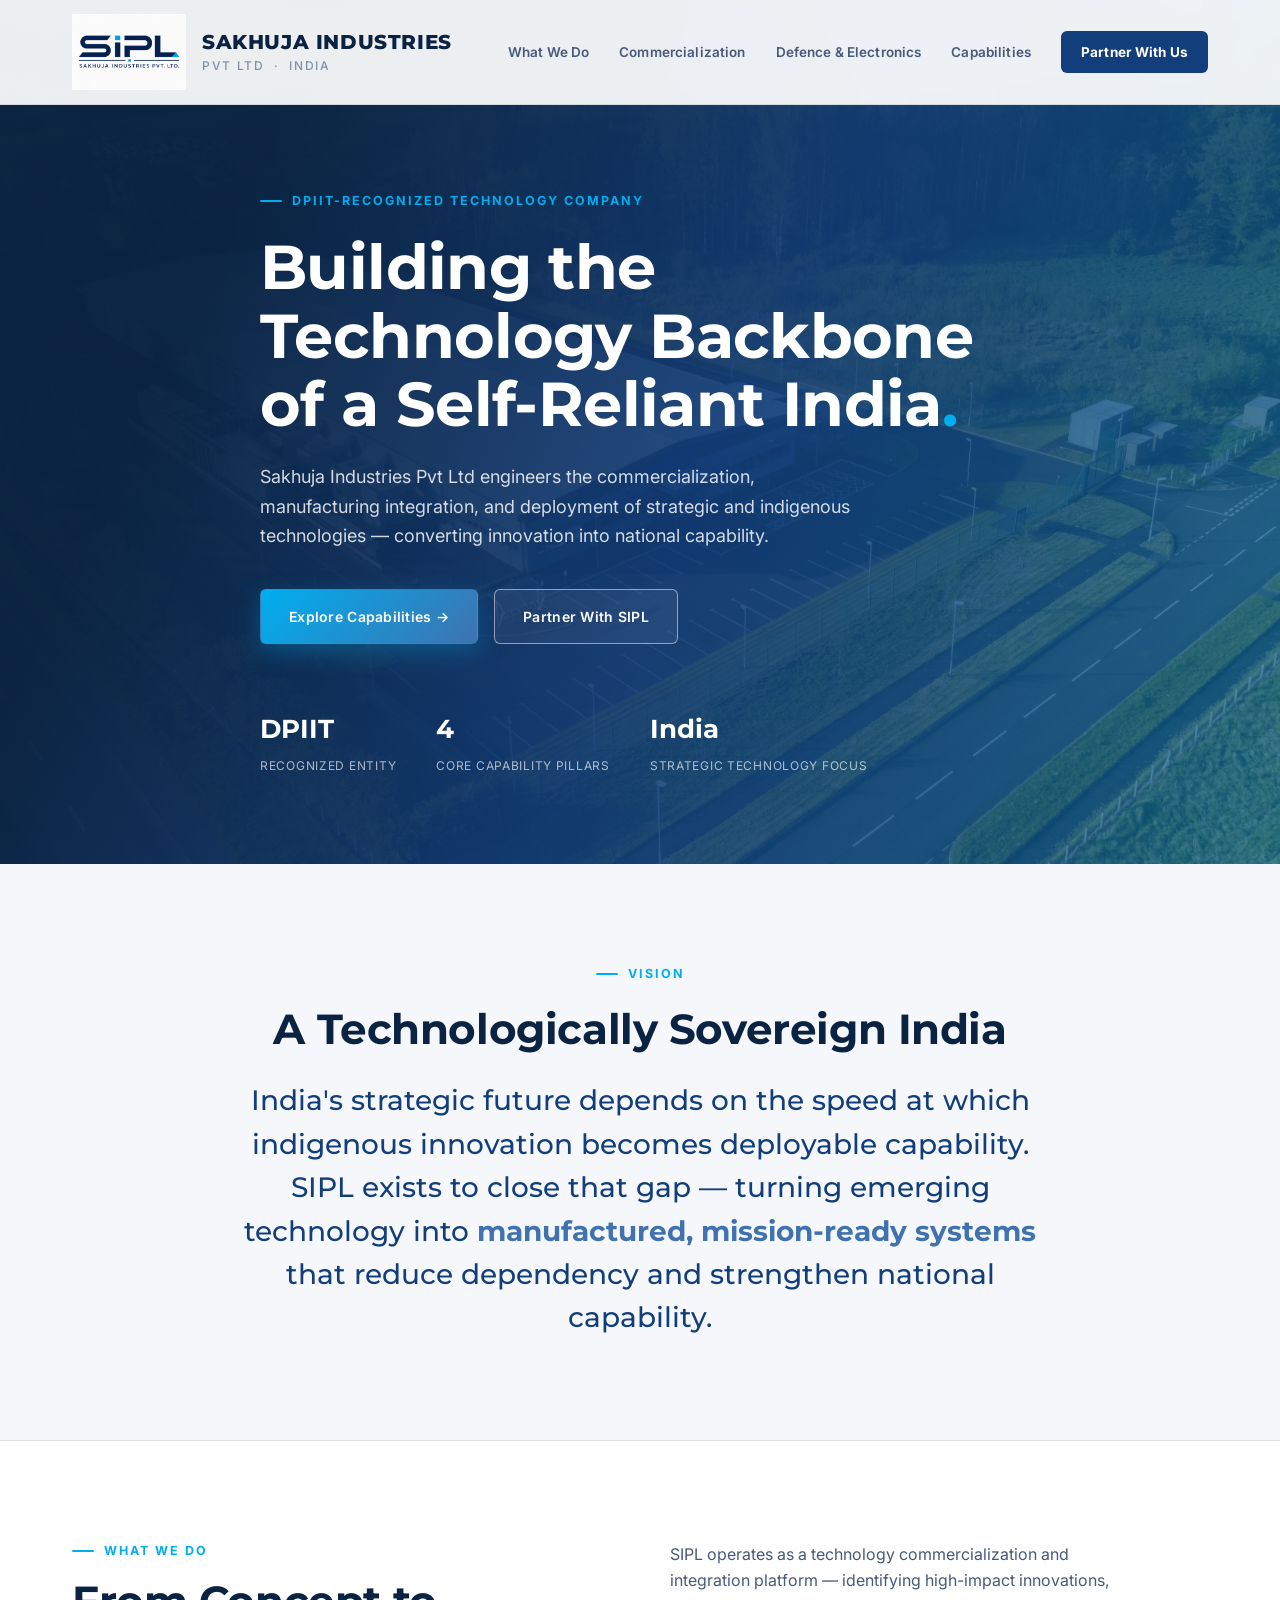
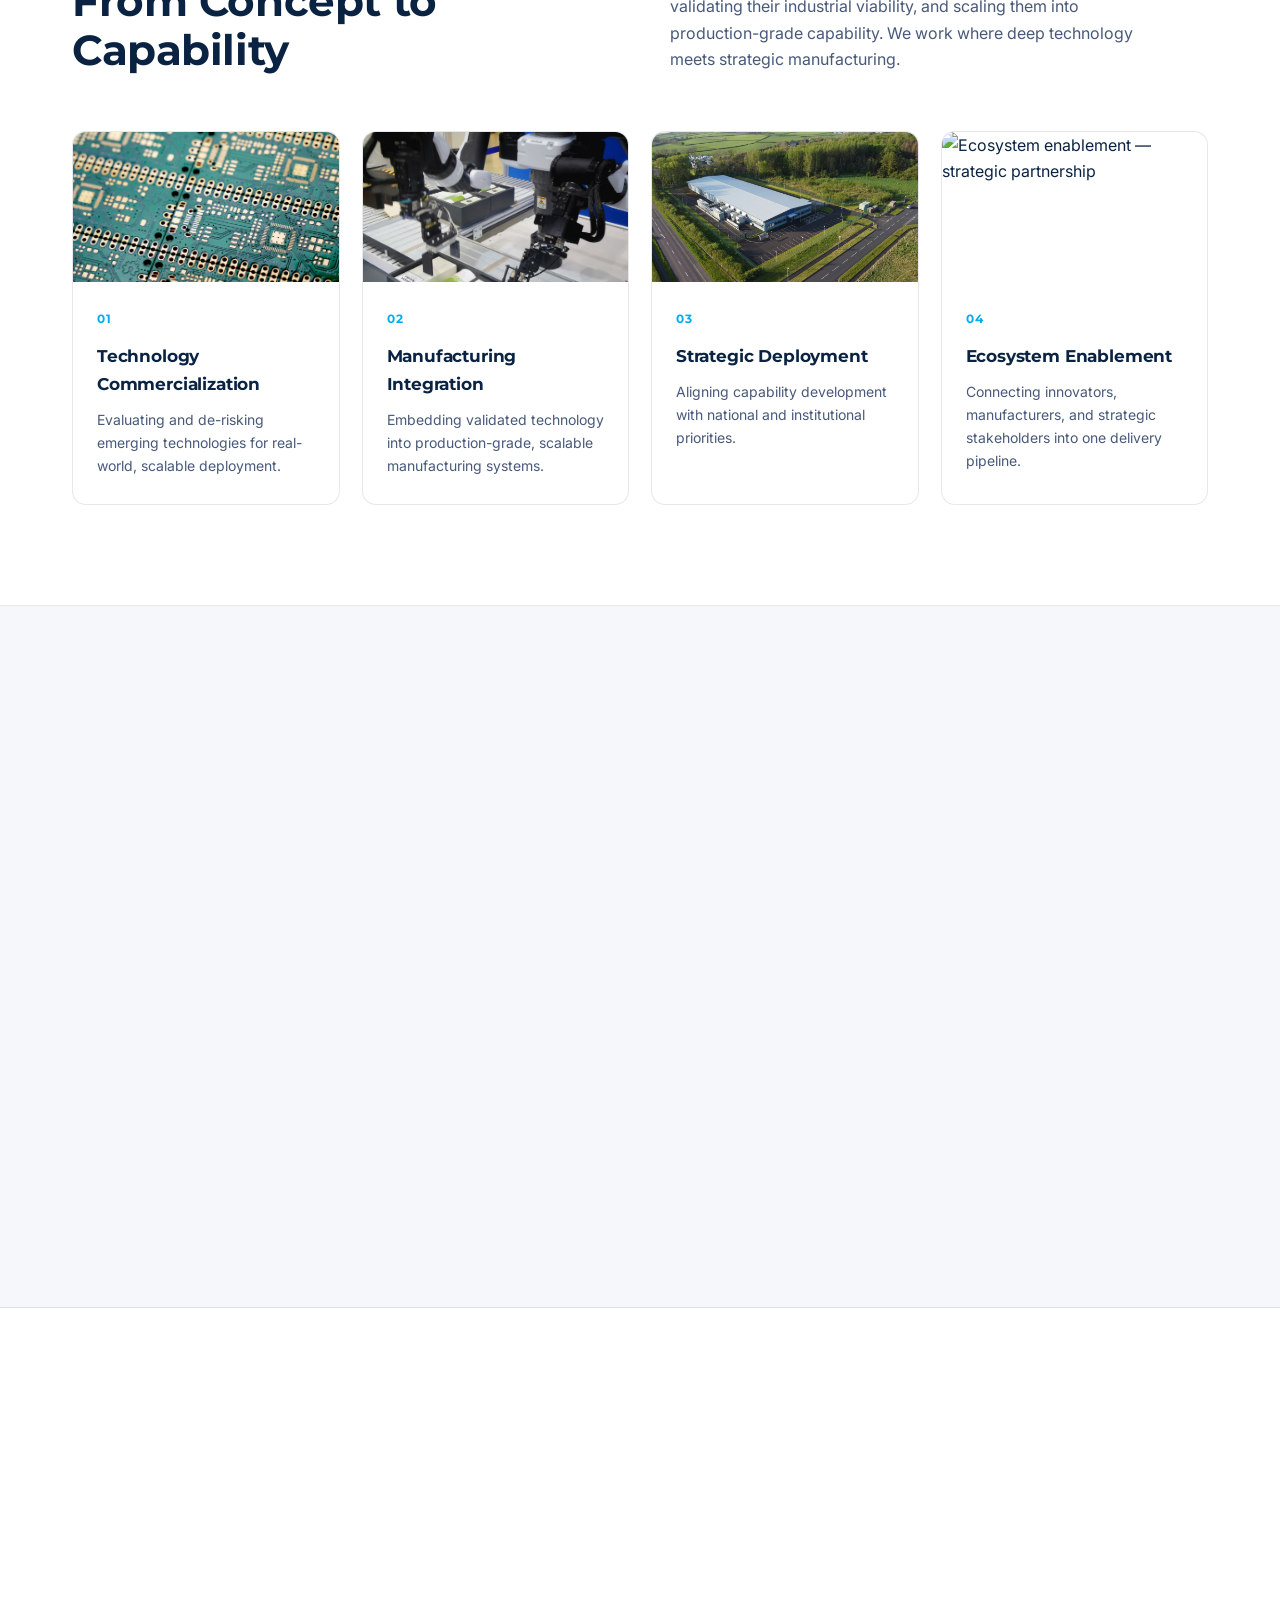
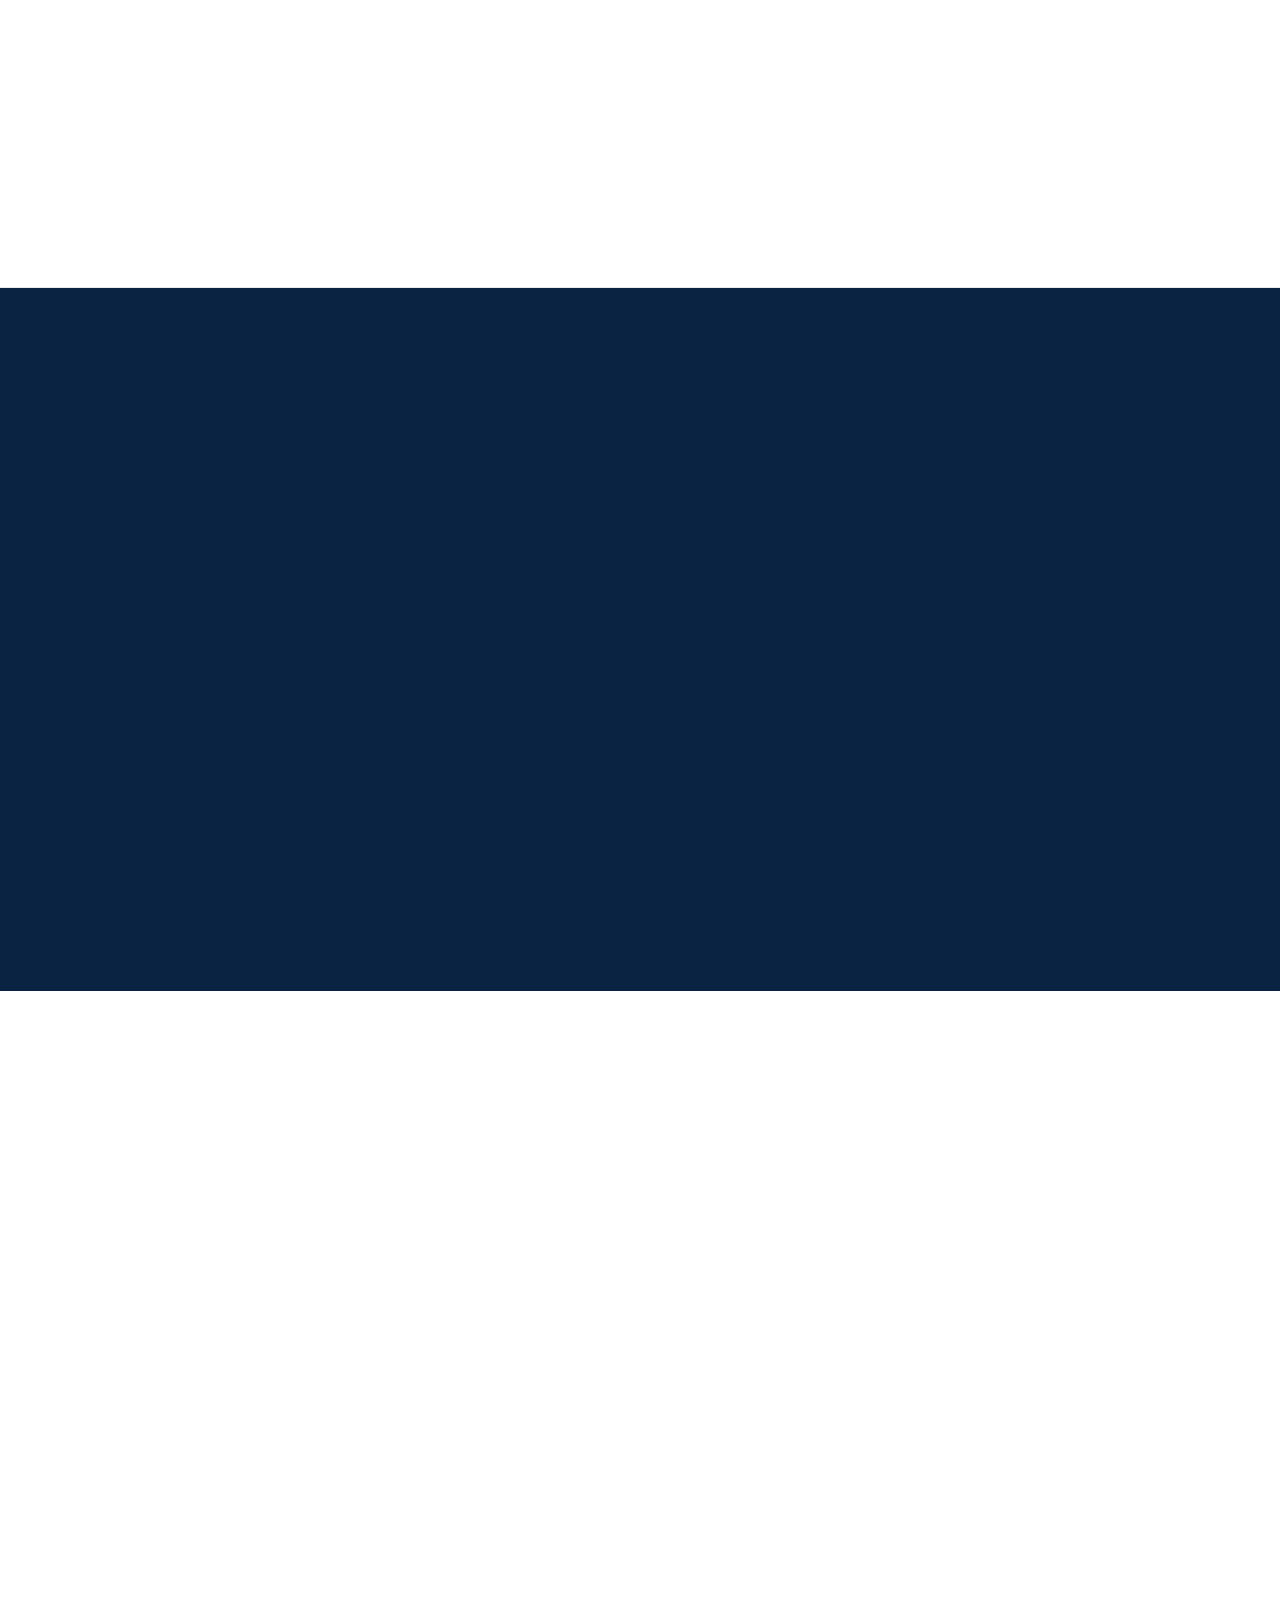
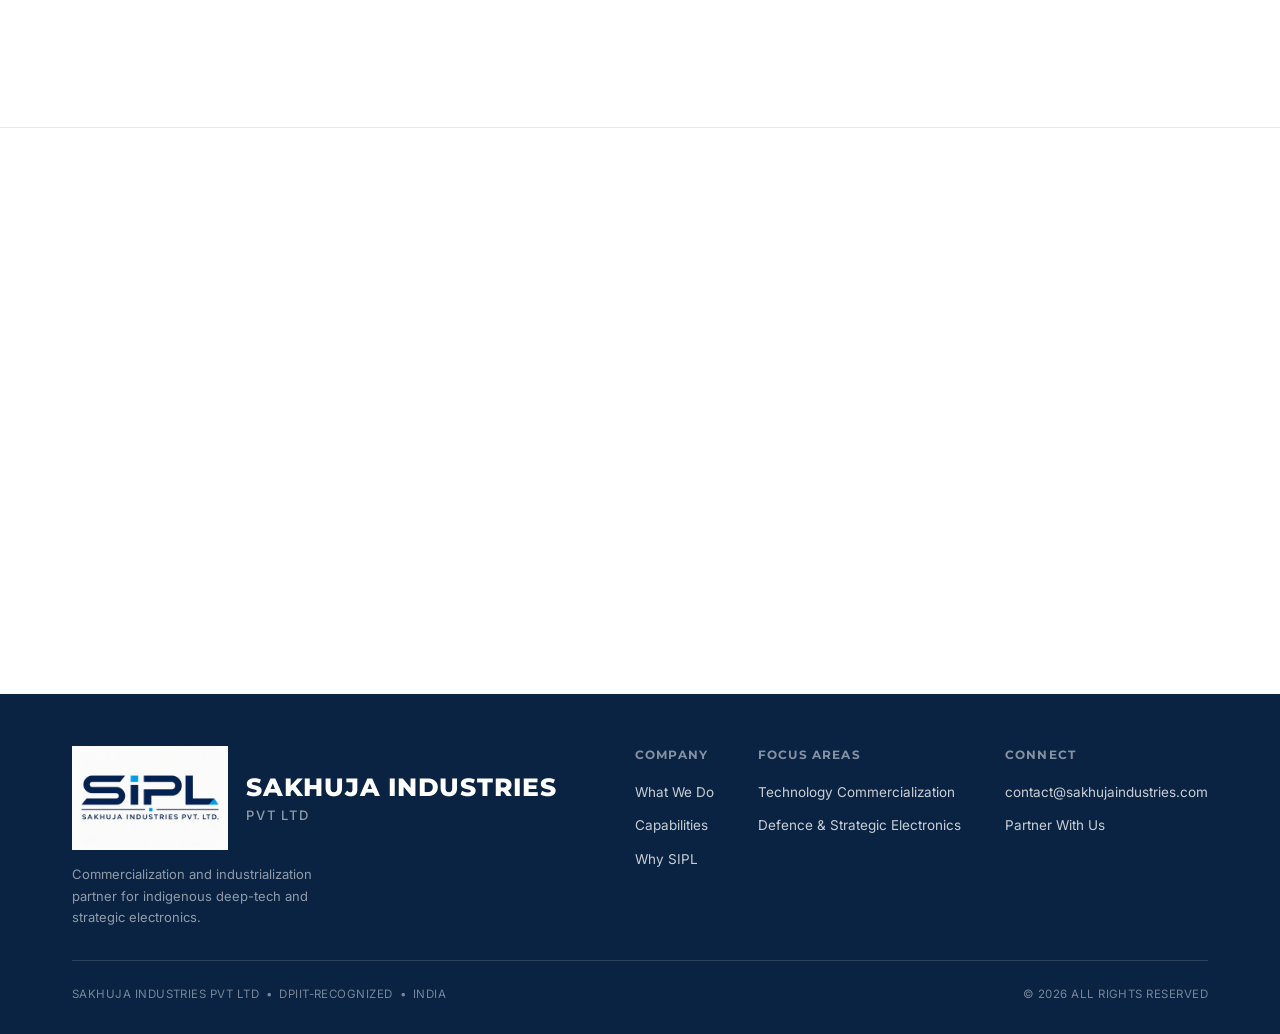
==== commit 3684dd76: "Update index.html added start-a-conversation.html" ====
--- a/index.html
+++ b/index.html
@@ -254,7 +254,7 @@
     <h2>The Next Chapter of India's Strategic Capability Starts Here</h2>
     <p class="lead">Whether you're an innovator with breakthrough technology, a manufacturer ready to scale, or an institution shaping national priorities — SIPL is built to build with you.</p>
     <div class="cta-row">
-      <a href="mailto:contact@sakhujaindustries.com" class="btn btn-primary">Start a Conversation →</a>
+      <a href="start-a-conversation.html" class="btn btn-primary">Start a Conversation →</a>
       <a href="#hero" class="btn btn-ghost">Back to Top</a>
     </div>
   </div>
